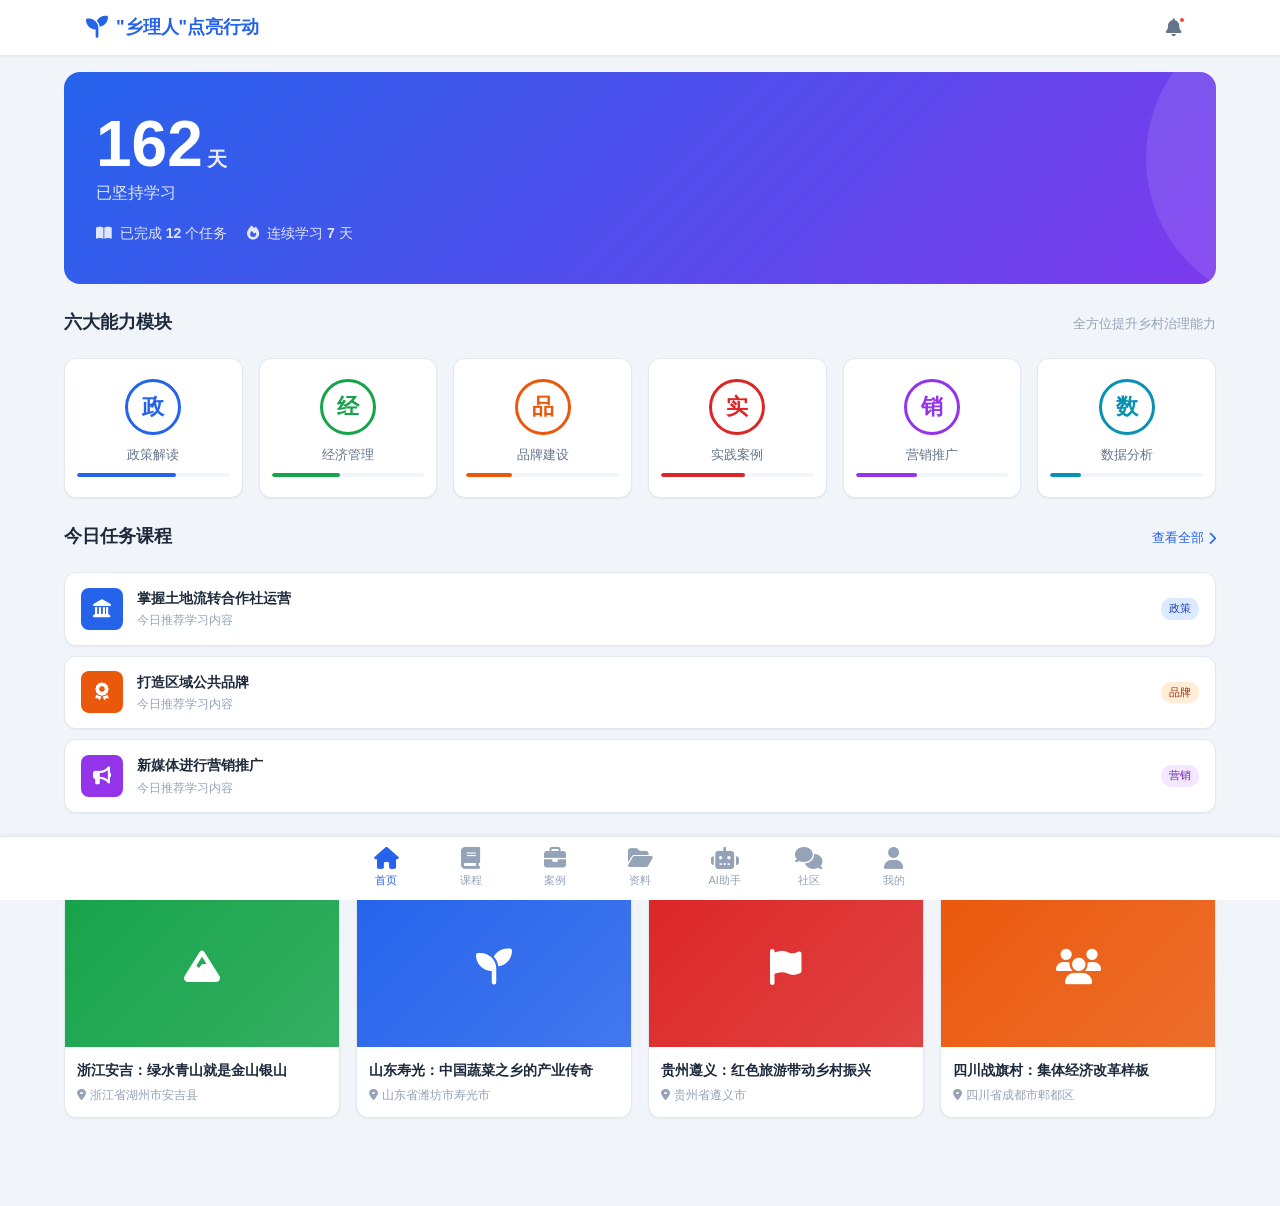
==== index.html @ 314ec051 "first commit" ====
<!DOCTYPE html>
<html lang="zh-CN">
<head>
  <meta charset="UTF-8">
  <meta name="viewport" content="width=device-width, initial-scale=1.0">
  <title>"乡理人"点亮行动</title>
  <link rel="stylesheet" href="https://cdn.jsdelivr.net/npm/bootstrap@5.3.0/dist/css/bootstrap.min.css">
  <link rel="stylesheet" href="https://cdn.jsdelivr.net/npm/@fortawesome/fontawesome-free@6.4.0/css/all.min.css">
  <link rel="stylesheet" href="css/main.css">
  <link rel="stylesheet" href="css/components.css">
  <link rel="stylesheet" href="css/responsive.css">
</head>
<body>
  <!-- 顶部导航栏 -->
  <nav class="top-nav">
    <div class="top-nav-inner container-lg">
      <div class="brand">
        <i class="fas fa-seedling"></i>
        <span>"乡理人"点亮行动</span>
      </div>
      <div class="nav-actions">
        <button class="btn-icon" onclick="showNotifications()" title="消息通知">
          <i class="fas fa-bell"></i>
          <span class="badge-dot"></span>
        </button>
      </div>
    </div>
  </nav>

  <!-- 主内容区域 -->
  <main class="main-content container-lg">
    <!-- ========== 首页 ========== -->
    <section id="page-home" class="page active">
      <!-- 学习天数卡片 -->
      <div class="study-card">
        <div class="study-card-bg"></div>
        <div class="study-card-content">
          <div class="study-days">
            <span class="days-number" id="study-days">162</span>
            <span class="days-label">天</span>
          </div>
          <div class="study-subtitle">已坚持学习</div>
          <div class="study-meta">
            <span><i class="fas fa-book-open"></i> 已完成 <strong id="completed-tasks">12</strong> 个任务</span>
            <span><i class="fas fa-fire"></i> 连续学习 <strong id="streak-days">7</strong> 天</span>
          </div>
        </div>
      </div>

      <!-- 六大能力模块 -->
      <div class="section-header">
        <h2>六大能力模块</h2>
        <span class="section-desc">全方位提升乡村治理能力</span>
      </div>
      <div class="ability-grid" id="ability-modules">
        <!-- JS动态渲染 -->
      </div>

      <!-- 今日任务课程 -->
      <div class="section-header">
        <h2>今日任务课程</h2>
        <a href="javascript:void(0)" onclick="switchTab('courses')" class="see-all">查看全部 <i class="fas fa-chevron-right"></i></a>
      </div>
      <div class="task-list" id="today-tasks">
        <!-- JS动态渲染 -->
      </div>

      <!-- 推荐案例 -->
      <div class="section-header">
        <h2>推荐案例</h2>
        <a href="javascript:void(0)" onclick="switchTab('cases')" class="see-all">查看全部 <i class="fas fa-chevron-right"></i></a>
      </div>
      <div class="case-preview" id="home-cases">
        <!-- JS动态渲染 -->
      </div>
    </section>

    <!-- ========== 课程页面 ========== -->
    <section id="page-courses" class="page">
      <div class="page-title">
        <h1>课程中心</h1>
        <p>系统化学习乡村治理知识</p>
      </div>
      <!-- 课程分类标签 -->
      <div class="filter-tabs" id="course-filters">
        <button class="filter-tab active" data-filter="all">全部</button>
        <button class="filter-tab" data-filter="zheng">政策</button>
        <button class="filter-tab" data-filter="jing">经济</button>
        <button class="filter-tab" data-filter="pin">品牌</button>
        <button class="filter-tab" data-filter="shi">实践</button>
        <button class="filter-tab" data-filter="xiao">营销</button>
        <button class="filter-tab" data-filter="shu">数据</button>
      </div>
      <!-- 课程列表 -->
      <div class="course-list" id="course-list">
        <!-- JS动态渲染 -->
      </div>
    </section>

    <!-- ========== 案例库页面 ========== -->
    <section id="page-cases" class="page">
      <div class="page-title">
        <h1>成功案例</h1>
        <p>学习各地乡村振兴成功经验</p>
      </div>
      <!-- 案例地区筛选 -->
      <div class="filter-tabs" id="case-filters">
        <button class="filter-tab active" data-filter="all">全部地区</button>
        <button class="filter-tab" data-filter="east">华东</button>
        <button class="filter-tab" data-filter="south">华南</button>
        <button class="filter-tab" data-filter="central">华中</button>
        <button class="filter-tab" data-filter="north">华北</button>
        <button class="filter-tab" data-filter="west">西部</button>
      </div>
      <div class="case-grid" id="case-list">
        <!-- JS动态渲染 -->
      </div>
    </section>

    <!-- ========== 学习资料页面 ========== -->
    <section id="page-resources" class="page">
      <div class="page-title">
        <h1>学习资料</h1>
        <p>政策文件、行业报告、培训视频等资源</p>
      </div>
      <div class="filter-tabs" id="resource-filters">
        <button class="filter-tab active" data-filter="all">全部</button>
        <button class="filter-tab" data-filter="policy">政策文件</button>
        <button class="filter-tab" data-filter="report">行业报告</button>
        <button class="filter-tab" data-filter="video">培训视频</button>
        <button class="filter-tab" data-filter="book">专业书籍</button>
      </div>
      <div class="resource-list" id="resource-list">
        <!-- JS动态渲染 -->
      </div>
    </section>

    <!-- ========== AI助手页面 ========== -->
    <section id="page-ai" class="page">
      <div class="ai-container">
        <div class="ai-header">
          <div class="ai-avatar">
            <i class="fas fa-robot"></i>
          </div>
          <div>
            <h2>乡理人 AI 助手</h2>
            <p>智能分析案例，为您提供发展思路</p>
          </div>
        </div>
        <!-- 快捷功能 -->
        <div class="ai-quick-actions">
          <button onclick="aiQuickAction('case')"><i class="fas fa-lightbulb"></i> 案例分析</button>
          <button onclick="aiQuickAction('learn')"><i class="fas fa-graduation-cap"></i> 学习建议</button>
          <button onclick="aiQuickAction('policy')"><i class="fas fa-file-alt"></i> 政策解读</button>
          <button onclick="aiQuickAction('brand')"><i class="fas fa-bullhorn"></i> 品牌策划</button>
        </div>
        <!-- 聊天区域 -->
        <div class="chat-messages" id="chat-messages">
          <!-- JS动态渲染 -->
        </div>
        <!-- 输入区域 -->
        <div class="chat-input-area">
          <div class="chat-input-wrapper">
            <input type="text" id="chat-input" placeholder="输入您的问题..." onkeypress="if(event.key==='Enter')sendMessage()">
            <button class="btn-send" onclick="sendMessage()">
              <i class="fas fa-paper-plane"></i>
            </button>
          </div>
        </div>
      </div>
    </section>

    <!-- ========== 交流社区页面 ========== -->
    <section id="page-community" class="page">
      <div class="page-title">
        <h1>交流社区</h1>
        <p>大学生村官交流平台 · 按地区分组</p>
      </div>
      <!-- 地区群组 -->
      <div class="community-groups" id="community-groups">
        <!-- JS动态渲染 -->
      </div>
      <!-- 模拟聊天界面 -->
      <div class="community-chat hidden" id="community-chat">
        <div class="community-chat-header">
          <button onclick="closeCommunityChat()" class="btn-back"><i class="fas fa-arrow-left"></i></button>
          <span id="chat-group-name">群组名称</span>
          <span class="member-count" id="chat-member-count">0人</span>
        </div>
        <div class="community-messages" id="community-messages">
          <!-- JS动态渲染 -->
        </div>
        <div class="chat-input-area">
          <div class="chat-input-wrapper">
            <input type="text" id="community-input" placeholder="发送消息..." onkeypress="if(event.key==='Enter')sendCommunityMessage()">
            <button class="btn-send" onclick="sendCommunityMessage()">
              <i class="fas fa-paper-plane"></i>
            </button>
          </div>
        </div>
      </div>
    </section>

    <!-- ========== 个人中心页面 ========== -->
    <section id="page-profile" class="page">
      <div class="profile-header">
        <div class="profile-avatar">
          <i class="fas fa-user"></i>
        </div>
        <h2 class="profile-name">乡村建设者</h2>
        <p class="profile-role">返乡创业青年</p>
      </div>
      <div class="profile-stats">
        <div class="stat-item">
          <div class="stat-value" id="profile-days">162</div>
          <div class="stat-label">学习天数</div>
        </div>
        <div class="stat-item">
          <div class="stat-value" id="profile-tasks">12</div>
          <div class="stat-label">完成任务</div>
        </div>
        <div class="stat-item">
          <div class="stat-value" id="profile-hours">48</div>
          <div class="stat-label">学习时长(h)</div>
        </div>
      </div>
      <!-- 学习进度 -->
      <div class="section-header"><h2>能力成长</h2></div>
      <div class="ability-progress" id="ability-progress">
        <!-- JS动态渲染 -->
      </div>
      <!-- 功能菜单 -->
      <div class="profile-menu">
        <div class="menu-item" onclick="showNotifications()">
          <i class="fas fa-bell"></i><span>消息通知</span><i class="fas fa-chevron-right"></i>
        </div>
        <div class="menu-item" onclick="showBookmarks()">
          <i class="fas fa-bookmark"></i><span>我的收藏</span><i class="fas fa-chevron-right"></i>
        </div>
        <div class="menu-item" onclick="showHistory()">
          <i class="fas fa-history"></i><span>学习记录</span><i class="fas fa-chevron-right"></i>
        </div>
        <div class="menu-item" onclick="showSettings()">
          <i class="fas fa-cog"></i><span>设置</span><i class="fas fa-chevron-right"></i>
        </div>
        <div class="menu-item" onclick="showAbout()">
          <i class="fas fa-info-circle"></i><span>关于我们</span><i class="fas fa-chevron-right"></i>
        </div>
        <div class="menu-item" onclick="shareApp()">
          <i class="fas fa-share-alt"></i><span>分享给朋友</span><i class="fas fa-chevron-right"></i>
        </div>
      </div>
    </section>

    <!-- ========== 课程详情页 ========== -->
    <section id="page-course-detail" class="page">
      <div class="detail-back">
        <button onclick="goBack()" class="btn-back"><i class="fas fa-arrow-left"></i> 返回</button>
      </div>
      <div id="course-detail-content">
        <!-- JS动态渲染 -->
      </div>
    </section>

    <!-- ========== 案例详情页 ========== -->
    <section id="page-case-detail" class="page">
      <div class="detail-back">
        <button onclick="goBack()" class="btn-back"><i class="fas fa-arrow-left"></i> 返回</button>
      </div>
      <div id="case-detail-content">
        <!-- JS动态渲染 -->
      </div>
    </section>

    <!-- ========== 能力模块详情页 ========== -->
    <section id="page-module-detail" class="page">
      <div class="detail-back">
        <button onclick="goBack()" class="btn-back"><i class="fas fa-arrow-left"></i> 返回</button>
      </div>
      <div id="module-detail-content">
        <!-- JS动态渲染 -->
      </div>
    </section>
  </main>

  <!-- 底部导航栏 -->
  <nav class="bottom-nav">
    <div class="bottom-nav-inner container-lg">
      <button class="nav-item active" data-page="home" onclick="switchTab('home')">
        <i class="fas fa-home"></i>
        <span>首页</span>
      </button>
      <button class="nav-item" data-page="courses" onclick="switchTab('courses')">
        <i class="fas fa-book"></i>
        <span>课程</span>
      </button>
      <button class="nav-item" data-page="cases" onclick="switchTab('cases')">
        <i class="fas fa-briefcase"></i>
        <span>案例</span>
      </button>
      <button class="nav-item" data-page="resources" onclick="switchTab('resources')">
        <i class="fas fa-folder-open"></i>
        <span>资料</span>
      </button>
      <button class="nav-item" data-page="ai" onclick="switchTab('ai')">
        <i class="fas fa-robot"></i>
        <span>AI助手</span>
      </button>
      <button class="nav-item" data-page="community" onclick="switchTab('community')">
        <i class="fas fa-comments"></i>
        <span>社区</span>
      </button>
      <button class="nav-item" data-page="profile" onclick="switchTab('profile')">
        <i class="fas fa-user"></i>
        <span>我的</span>
      </button>
    </div>
  </nav>

  <!-- 模态框：通知 -->
  <div class="modal-overlay hidden" id="modal-overlay" onclick="closeModal()"></div>
  <div class="modal-panel hidden" id="modal-panel">
    <div class="modal-header">
      <h3 id="modal-title">标题</h3>
      <button onclick="closeModal()" class="btn-close-modal"><i class="fas fa-times"></i></button>
    </div>
    <div class="modal-body" id="modal-body">
      <!-- 动态内容 -->
    </div>
  </div>

  <!-- Toast提示 -->
  <div class="toast-container" id="toast-container"></div>

  <script src="js/data.js"></script>
  <script src="js/app.js"></script>
</body>
</html>
---- css/main.css ----
/* ========== 全局变量 ========== */
:root {
  --primary: #2563eb;
  --primary-light: #3b82f6;
  --primary-dark: #1d4ed8;
  --primary-bg: #eff6ff;
  --secondary: #64748b;
  --success: #22c55e;
  --warning: #f59e0b;
  --danger: #ef4444;
  --text-primary: #1e293b;
  --text-secondary: #64748b;
  --text-muted: #94a3b8;
  --bg-body: #f1f5f9;
  --bg-white: #ffffff;
  --bg-card: #ffffff;
  --border: #e2e8f0;
  --shadow-sm: 0 1px 2px rgba(0,0,0,0.05);
  --shadow: 0 1px 3px rgba(0,0,0,0.1), 0 1px 2px rgba(0,0,0,0.06);
  --shadow-md: 0 4px 6px -1px rgba(0,0,0,0.1), 0 2px 4px -2px rgba(0,0,0,0.1);
  --shadow-lg: 0 10px 15px -3px rgba(0,0,0,0.1), 0 4px 6px -4px rgba(0,0,0,0.1);
  --radius: 12px;
  --radius-sm: 8px;
  --radius-lg: 16px;
  --top-nav-h: 56px;
  --bottom-nav-h: 64px;
  --transition: all 0.3s ease;
}

/* ========== 重置与基础 ========== */
*, *::before, *::after { box-sizing: border-box; margin: 0; padding: 0; }

html {
  font-size: 16px;
  scroll-behavior: smooth;
  -webkit-tap-highlight-color: transparent;
}

body {
  font-family: -apple-system, BlinkMacSystemFont, "Segoe UI", Roboto, "Helvetica Neue", Arial, "PingFang SC", "Microsoft YaHei", sans-serif;
  background: var(--bg-body);
  color: var(--text-primary);
  line-height: 1.6;
  min-height: 100vh;
  overflow-x: hidden;
}

a { color: var(--primary); text-decoration: none; }
a:hover { color: var(--primary-dark); }

img { max-width: 100%; height: auto; }

/* ========== 顶部导航 ========== */
.top-nav {
  position: fixed;
  top: 0;
  left: 0;
  right: 0;
  height: var(--top-nav-h);
  background: var(--bg-white);
  border-bottom: 1px solid var(--border);
  z-index: 1000;
  box-shadow: var(--shadow-sm);
}

.top-nav-inner {
  display: flex;
  align-items: center;
  justify-content: space-between;
  height: 100%;
  padding: 0 16px;
}

.brand {
  display: flex;
  align-items: center;
  gap: 8px;
  font-size: 18px;
  font-weight: 700;
  color: var(--primary);
}

.brand i { font-size: 22px; }

.btn-icon {
  position: relative;
  width: 40px;
  height: 40px;
  border: none;
  background: transparent;
  border-radius: 50%;
  cursor: pointer;
  display: flex;
  align-items: center;
  justify-content: center;
  color: var(--text-secondary);
  font-size: 18px;
  transition: var(--transition);
}

.btn-icon:hover { background: var(--bg-body); color: var(--primary); }

.badge-dot {
  position: absolute;
  top: 8px;
  right: 8px;
  width: 8px;
  height: 8px;
  background: var(--danger);
  border-radius: 50%;
  border: 2px solid var(--bg-white);
}

/* ========== 主内容区 ========== */
.main-content {
  padding-top: calc(var(--top-nav-h) + 16px);
  padding-bottom: calc(var(--bottom-nav-h) + 24px);
  padding-left: 16px;
  padding-right: 16px;
  min-height: 100vh;
}

/* ========== 页面切换 ========== */
.page { display: none; animation: fadeIn 0.3s ease; }
.page.active { display: block; }

@keyframes fadeIn {
  from { opacity: 0; transform: translateY(8px); }
  to { opacity: 1; transform: translateY(0); }
}

/* ========== 学习天数卡片 ========== */
.study-card {
  position: relative;
  border-radius: var(--radius-lg);
  overflow: hidden;
  padding: 32px 24px;
  color: #fff;
  margin-bottom: 24px;
}

.study-card-bg {
  position: absolute;
  inset: 0;
  background: linear-gradient(135deg, var(--primary) 0%, #7c3aed 100%);
  z-index: 0;
}

.study-card-bg::after {
  content: '';
  position: absolute;
  top: -30%;
  right: -20%;
  width: 300px;
  height: 300px;
  background: rgba(255,255,255,0.1);
  border-radius: 50%;
}

.study-card-content {
  position: relative;
  z-index: 1;
}

.study-days {
  display: flex;
  align-items: baseline;
  gap: 4px;
  margin-bottom: 4px;
}

.days-number {
  font-size: 56px;
  font-weight: 800;
  line-height: 1;
}

.days-label {
  font-size: 20px;
  font-weight: 600;
  opacity: 0.9;
}

.study-subtitle {
  font-size: 16px;
  opacity: 0.85;
  margin-bottom: 16px;
}

.study-meta {
  display: flex;
  gap: 20px;
  font-size: 13px;
  opacity: 0.85;
}

.study-meta i { margin-right: 4px; }
.study-meta strong { font-weight: 600; }

/* ========== 区块标题 ========== */
.section-header {
  display: flex;
  align-items: baseline;
  justify-content: space-between;
  margin-bottom: 16px;
  margin-top: 28px;
}

.section-header h2 {
  font-size: 18px;
  font-weight: 700;
  color: var(--text-primary);
}

.section-desc {
  font-size: 13px;
  color: var(--text-muted);
}

.see-all {
  font-size: 13px;
  color: var(--primary);
  display: flex;
  align-items: center;
  gap: 4px;
}

/* ========== 六大能力模块网格 ========== */
.ability-grid {
  display: grid;
  grid-template-columns: repeat(3, 1fr);
  gap: 12px;
}

.ability-module {
  background: var(--bg-card);
  border-radius: var(--radius);
  padding: 20px 12px;
  text-align: center;
  cursor: pointer;
  transition: var(--transition);
  box-shadow: var(--shadow-sm);
  border: 1px solid var(--border);
}

.ability-module:hover {
  transform: translateY(-2px);
  box-shadow: var(--shadow-md);
}

.module-circle {
  width: 56px;
  height: 56px;
  border-radius: 50%;
  border: 3px solid;
  display: flex;
  align-items: center;
  justify-content: center;
  margin: 0 auto 10px;
  font-size: 22px;
  font-weight: 800;
  transition: var(--transition);
}

.ability-module:hover .module-circle {
  transform: scale(1.1);
}

.module-title {
  font-size: 13px;
  color: var(--text-secondary);
  font-weight: 500;
}

.module-progress {
  margin-top: 8px;
  height: 4px;
  background: var(--bg-body);
  border-radius: 2px;
  overflow: hidden;
}

.module-progress-bar {
  height: 100%;
  border-radius: 2px;
  transition: width 0.6s ease;
}

/* ========== 今日任务列表 ========== */
.task-list {
  display: flex;
  flex-direction: column;
  gap: 10px;
}

.task-item {
  display: flex;
  align-items: center;
  gap: 14px;
  background: var(--bg-card);
  border-radius: var(--radius);
  padding: 14px 16px;
  box-shadow: var(--shadow-sm);
  border: 1px solid var(--border);
  cursor: pointer;
  transition: var(--transition);
}

.task-item:hover {
  box-shadow: var(--shadow);
  border-color: var(--primary-light);
}

.task-icon {
  width: 42px;
  height: 42px;
  border-radius: var(--radius-sm);
  display: flex;
  align-items: center;
  justify-content: center;
  font-size: 18px;
  color: #fff;
  flex-shrink: 0;
}

.task-info { flex: 1; min-width: 0; }

.task-title {
  font-size: 14px;
  font-weight: 600;
  color: var(--text-primary);
  margin-bottom: 2px;
  white-space: nowrap;
  overflow: hidden;
  text-overflow: ellipsis;
}

.task-desc {
  font-size: 12px;
  color: var(--text-muted);
}

.task-tag {
  font-size: 11px;
  padding: 2px 8px;
  border-radius: 10px;
  font-weight: 500;
  flex-shrink: 0;
}

/* ========== 案例预览卡片 ========== */
.case-preview {
  display: grid;
  grid-template-columns: repeat(2, 1fr);
  gap: 12px;
}

.case-card {
  background: var(--bg-card);
  border-radius: var(--radius);
  overflow: hidden;
  box-shadow: var(--shadow-sm);
  border: 1px solid var(--border);
  cursor: pointer;
  transition: var(--transition);
}

.case-card:hover {
  transform: translateY(-2px);
  box-shadow: var(--shadow-md);
}

.case-card-img {
  width: 100%;
  height: 120px;
  object-fit: cover;
  display: flex;
  align-items: center;
  justify-content: center;
  font-size: 36px;
  color: #fff;
}

.case-card-body {
  padding: 12px;
}

.case-card-title {
  font-size: 14px;
  font-weight: 600;
  color: var(--text-primary);
  margin-bottom: 4px;
  display: -webkit-box;
  -webkit-line-clamp: 2;
  -webkit-box-orient: vertical;
  overflow: hidden;
}

.case-card-meta {
  font-size: 12px;
  color: var(--text-muted);
  display: flex;
  align-items: center;
  gap: 4px;
}

/* ========== 底部导航 ========== */
.bottom-nav {
  position: fixed;
  bottom: 0;
  left: 0;
  right: 0;
  height: var(--bottom-nav-h);
  background: var(--bg-white);
  border-top: 1px solid var(--border);
  z-index: 1000;
  box-shadow: 0 -1px 3px rgba(0,0,0,0.05);
}

.bottom-nav-inner {
  display: flex;
  align-items: center;
  justify-content: space-around;
  height: 100%;
  padding: 0 4px;
}

.nav-item {
  display: flex;
  flex-direction: column;
  align-items: center;
  justify-content: center;
  gap: 2px;
  border: none;
  background: transparent;
  cursor: pointer;
  color: var(--text-muted);
  font-size: 10px;
  padding: 6px 8px;
  border-radius: var(--radius-sm);
  transition: var(--transition);
  min-width: 0;
  flex: 1;
}

.nav-item i { font-size: 20px; margin-bottom: 1px; }

.nav-item span {
  font-weight: 500;
  white-space: nowrap;
  overflow: hidden;
  text-overflow: ellipsis;
  max-width: 100%;
}

.nav-item.active {
  color: var(--primary);
}

.nav-item:hover { color: var(--primary-light); }

/* ========== 页面标题 ========== */
.page-title {
  margin-bottom: 20px;
}

.page-title h1 {
  font-size: 24px;
  font-weight: 800;
  color: var(--text-primary);
  margin-bottom: 4px;
}

.page-title p {
  font-size: 14px;
  color: var(--text-muted);
}

/* ========== 筛选标签 ========== */
.filter-tabs {
  display: flex;
  gap: 8px;
  overflow-x: auto;
  padding-bottom: 4px;
  margin-bottom: 16px;
  -webkit-overflow-scrolling: touch;
  scrollbar-width: none;
}

.filter-tabs::-webkit-scrollbar { display: none; }

.filter-tab {
  padding: 6px 16px;
  border-radius: 20px;
  border: 1px solid var(--border);
  background: var(--bg-white);
  color: var(--text-secondary);
  font-size: 13px;
  font-weight: 500;
  cursor: pointer;
  white-space: nowrap;
  transition: var(--transition);
}

.filter-tab:hover { border-color: var(--primary-light); color: var(--primary); }

.filter-tab.active {
  background: var(--primary);
  color: #fff;
  border-color: var(--primary);
}

/* ========== 模态框 ========== */
.modal-overlay {
  position: fixed;
  inset: 0;
  background: rgba(0,0,0,0.4);
  z-index: 2000;
  backdrop-filter: blur(2px);
}

.modal-panel {
  position: fixed;
  top: 50%;
  left: 50%;
  transform: translate(-50%, -50%);
  background: var(--bg-white);
  border-radius: var(--radius-lg);
  width: 90%;
  max-width: 500px;
  max-height: 80vh;
  overflow-y: auto;
  z-index: 2001;
  box-shadow: var(--shadow-lg);
}

.modal-header {
  display: flex;
  align-items: center;
  justify-content: space-between;
  padding: 16px 20px;
  border-bottom: 1px solid var(--border);
}

.modal-header h3 {
  font-size: 16px;
  font-weight: 700;
}

.btn-close-modal {
  width: 32px;
  height: 32px;
  border: none;
  background: var(--bg-body);
  border-radius: 50%;
  cursor: pointer;
  display: flex;
  align-items: center;
  justify-content: center;
  color: var(--text-secondary);
  transition: var(--transition);
}

.btn-close-modal:hover { background: var(--border); }

.modal-body {
  padding: 20px;
}

.hidden { display: none !important; }

/* ========== Toast ========== */
.toast-container {
  position: fixed;
  top: calc(var(--top-nav-h) + 12px);
  right: 16px;
  z-index: 3000;
  display: flex;
  flex-direction: column;
  gap: 8px;
}

.toast {
  background: var(--bg-white);
  border-radius: var(--radius-sm);
  padding: 12px 16px;
  box-shadow: var(--shadow-lg);
  border-left: 4px solid var(--primary);
  font-size: 14px;
  animation: slideInRight 0.3s ease, fadeOut 0.3s ease 2.7s forwards;
  max-width: 320px;
}

.toast.success { border-left-color: var(--success); }
.toast.warning { border-left-color: var(--warning); }
.toast.error { border-left-color: var(--danger); }

@keyframes slideInRight {
  from { opacity: 0; transform: translateX(100%); }
  to { opacity: 1; transform: translateX(0); }
}

@keyframes fadeOut {
  to { opacity: 0; transform: translateX(100%); }
}

/* ========== 返回按钮 ========== */
.detail-back { margin-bottom: 16px; }

.btn-back {
  display: inline-flex;
  align-items: center;
  gap: 6px;
  border: none;
  background: transparent;
  color: var(--primary);
  font-size: 14px;
  font-weight: 500;
  cursor: pointer;
  padding: 8px 0;
}

.btn-back:hover { color: var(--primary-dark); }
---- css/components.css ----
/* ========== 课程列表 ========== */
.course-list {
  display: flex;
  flex-direction: column;
  gap: 12px;
}

.course-item {
  display: flex;
  gap: 14px;
  background: var(--bg-card);
  border-radius: var(--radius);
  padding: 16px;
  box-shadow: var(--shadow-sm);
  border: 1px solid var(--border);
  cursor: pointer;
  transition: var(--transition);
}

.course-item:hover {
  box-shadow: var(--shadow);
  border-color: var(--primary-light);
}

.course-thumb {
  width: 80px;
  height: 80px;
  border-radius: var(--radius-sm);
  display: flex;
  align-items: center;
  justify-content: center;
  font-size: 28px;
  color: #fff;
  flex-shrink: 0;
}

.course-info { flex: 1; min-width: 0; }

.course-title {
  font-size: 15px;
  font-weight: 600;
  color: var(--text-primary);
  margin-bottom: 4px;
  display: -webkit-box;
  -webkit-line-clamp: 2;
  -webkit-box-orient: vertical;
  overflow: hidden;
}

.course-meta {
  display: flex;
  align-items: center;
  gap: 12px;
  font-size: 12px;
  color: var(--text-muted);
  margin-bottom: 8px;
}

.course-meta i { margin-right: 3px; }

.course-tags {
  display: flex;
  gap: 6px;
  flex-wrap: wrap;
}

.course-tag {
  font-size: 11px;
  padding: 2px 8px;
  border-radius: 10px;
  font-weight: 500;
}

.tag-video { background: #fef3c7; color: #92400e; }
.tag-article { background: #dbeafe; color: #1e40af; }
.tag-practice { background: #dcfce7; color: #166534; }
.tag-test { background: #fce7f3; color: #9d174d; }

/* ========== 案例网格 ========== */
.case-grid {
  display: grid;
  grid-template-columns: repeat(2, 1fr);
  gap: 14px;
}

.case-grid .case-card-img {
  height: 140px;
}

/* ========== 资料列表 ========== */
.resource-list {
  display: flex;
  flex-direction: column;
  gap: 10px;
}

.resource-item {
  display: flex;
  align-items: center;
  gap: 14px;
  background: var(--bg-card);
  border-radius: var(--radius);
  padding: 14px 16px;
  box-shadow: var(--shadow-sm);
  border: 1px solid var(--border);
  cursor: pointer;
  transition: var(--transition);
}

.resource-item:hover {
  box-shadow: var(--shadow);
  border-color: var(--primary-light);
}

.resource-icon {
  width: 44px;
  height: 44px;
  border-radius: var(--radius-sm);
  display: flex;
  align-items: center;
  justify-content: center;
  font-size: 20px;
  flex-shrink: 0;
}

.resource-icon.policy { background: #dbeafe; color: #2563eb; }
.resource-icon.report { background: #dcfce7; color: #16a34a; }
.resource-icon.video { background: #fef3c7; color: #d97706; }
.resource-icon.book { background: #fce7f3; color: #db2777; }

.resource-info { flex: 1; min-width: 0; }

.resource-title {
  font-size: 14px;
  font-weight: 600;
  color: var(--text-primary);
  margin-bottom: 2px;
}

.resource-desc {
  font-size: 12px;
  color: var(--text-muted);
}

.resource-badge {
  font-size: 11px;
  padding: 2px 8px;
  border-radius: 10px;
  background: var(--primary-bg);
  color: var(--primary);
  font-weight: 500;
  flex-shrink: 0;
}

/* ========== AI助手 ========== */
.ai-container {
  display: flex;
  flex-direction: column;
  height: calc(100vh - var(--top-nav-h) - var(--bottom-nav-h) - 40px);
}

.ai-header {
  display: flex;
  align-items: center;
  gap: 14px;
  padding: 16px 0;
  border-bottom: 1px solid var(--border);
  margin-bottom: 12px;
}

.ai-avatar {
  width: 48px;
  height: 48px;
  border-radius: 50%;
  background: linear-gradient(135deg, var(--primary), #7c3aed);
  display: flex;
  align-items: center;
  justify-content: center;
  color: #fff;
  font-size: 22px;
  flex-shrink: 0;
}

.ai-header h2 {
  font-size: 18px;
  font-weight: 700;
  margin-bottom: 2px;
}

.ai-header p {
  font-size: 13px;
  color: var(--text-muted);
}

.ai-quick-actions {
  display: flex;
  gap: 8px;
  overflow-x: auto;
  padding-bottom: 12px;
  margin-bottom: 12px;
  scrollbar-width: none;
}

.ai-quick-actions::-webkit-scrollbar { display: none; }

.ai-quick-actions button {
  display: flex;
  align-items: center;
  gap: 6px;
  padding: 8px 14px;
  border-radius: 20px;
  border: 1px solid var(--border);
  background: var(--bg-white);
  color: var(--text-secondary);
  font-size: 13px;
  cursor: pointer;
  white-space: nowrap;
  transition: var(--transition);
}

.ai-quick-actions button:hover {
  border-color: var(--primary);
  color: var(--primary);
  background: var(--primary-bg);
}

.ai-quick-actions button i {
  font-size: 14px;
}

/* 聊天消息 */
.chat-messages {
  flex: 1;
  overflow-y: auto;
  display: flex;
  flex-direction: column;
  gap: 12px;
  padding: 8px 0;
  scrollbar-width: thin;
}

.chat-msg {
  display: flex;
  gap: 10px;
  max-width: 85%;
  animation: fadeIn 0.3s ease;
}

.chat-msg.ai { align-self: flex-start; }
.chat-msg.user { align-self: flex-end; flex-direction: row-reverse; }

.chat-msg-avatar {
  width: 32px;
  height: 32px;
  border-radius: 50%;
  display: flex;
  align-items: center;
  justify-content: center;
  font-size: 14px;
  flex-shrink: 0;
}

.chat-msg.ai .chat-msg-avatar {
  background: linear-gradient(135deg, var(--primary), #7c3aed);
  color: #fff;
}

.chat-msg.user .chat-msg-avatar {
  background: var(--bg-body);
  color: var(--text-secondary);
}

.chat-msg-bubble {
  padding: 10px 14px;
  border-radius: var(--radius);
  font-size: 14px;
  line-height: 1.6;
  white-space: pre-wrap;
  word-break: break-word;
}

.chat-msg.ai .chat-msg-bubble {
  background: var(--bg-body);
  color: var(--text-primary);
  border-top-left-radius: 4px;
}

.chat-msg.user .chat-msg-bubble {
  background: var(--primary);
  color: #fff;
  border-top-right-radius: 4px;
}

.chat-input-area {
  padding: 12px 0;
  border-top: 1px solid var(--border);
}

.chat-input-wrapper {
  display: flex;
  gap: 8px;
  align-items: center;
}

.chat-input-wrapper input {
  flex: 1;
  padding: 10px 16px;
  border: 1px solid var(--border);
  border-radius: 24px;
  font-size: 14px;
  outline: none;
  transition: var(--transition);
  background: var(--bg-body);
}

.chat-input-wrapper input:focus {
  border-color: var(--primary);
  background: var(--bg-white);
  box-shadow: 0 0 0 3px rgba(37, 99, 235, 0.1);
}

.btn-send {
  width: 40px;
  height: 40px;
  border-radius: 50%;
  border: none;
  background: var(--primary);
  color: #fff;
  cursor: pointer;
  display: flex;
  align-items: center;
  justify-content: center;
  font-size: 16px;
  transition: var(--transition);
  flex-shrink: 0;
}

.btn-send:hover { background: var(--primary-dark); }

/* AI 打字动画 */
.typing-indicator {
  display: flex;
  gap: 4px;
  padding: 4px 0;
}

.typing-indicator span {
  width: 6px;
  height: 6px;
  border-radius: 50%;
  background: var(--text-muted);
  animation: typing 1.4s infinite;
}

.typing-indicator span:nth-child(2) { animation-delay: 0.2s; }
.typing-indicator span:nth-child(3) { animation-delay: 0.4s; }

@keyframes typing {
  0%, 60%, 100% { transform: translateY(0); opacity: 0.4; }
  30% { transform: translateY(-6px); opacity: 1; }
}

/* ========== 社区群组 ========== */
.community-groups {
  display: flex;
  flex-direction: column;
  gap: 10px;
}

.group-item {
  display: flex;
  align-items: center;
  gap: 14px;
  background: var(--bg-card);
  border-radius: var(--radius);
  padding: 14px 16px;
  box-shadow: var(--shadow-sm);
  border: 1px solid var(--border);
  cursor: pointer;
  transition: var(--transition);
}

.group-item:hover {
  box-shadow: var(--shadow);
  border-color: var(--primary-light);
}

.group-avatar {
  width: 48px;
  height: 48px;
  border-radius: var(--radius-sm);
  display: flex;
  align-items: center;
  justify-content: center;
  font-size: 20px;
  color: #fff;
  flex-shrink: 0;
}

.group-info { flex: 1; min-width: 0; }

.group-name {
  font-size: 15px;
  font-weight: 600;
  color: var(--text-primary);
  margin-bottom: 2px;
}

.group-desc {
  font-size: 12px;
  color: var(--text-muted);
}

.group-badge {
  font-size: 12px;
  color: var(--text-muted);
  display: flex;
  align-items: center;
  gap: 4px;
  flex-shrink: 0;
}

/* 社区聊天 */
.community-chat {
  position: fixed;
  inset: 0;
  top: var(--top-nav-h);
  bottom: var(--bottom-nav-h);
  background: var(--bg-body);
  z-index: 500;
  display: flex;
  flex-direction: column;
}

.community-chat-header {
  display: flex;
  align-items: center;
  gap: 12px;
  padding: 12px 16px;
  background: var(--bg-white);
  border-bottom: 1px solid var(--border);
  font-weight: 600;
  font-size: 16px;
}

.member-count {
  margin-left: auto;
  font-size: 13px;
  color: var(--text-muted);
  font-weight: 400;
}

.community-messages {
  flex: 1;
  overflow-y: auto;
  padding: 16px;
  display: flex;
  flex-direction: column;
  gap: 12px;
}

.community-msg {
  display: flex;
  gap: 10px;
  animation: fadeIn 0.3s ease;
}

.community-msg.self {
  flex-direction: row-reverse;
}

.community-msg-avatar {
  width: 36px;
  height: 36px;
  border-radius: 50%;
  background: var(--primary-bg);
  display: flex;
  align-items: center;
  justify-content: center;
  font-size: 14px;
  color: var(--primary);
  flex-shrink: 0;
  font-weight: 600;
}

.community-msg-content {
  max-width: 70%;
}

.community-msg-name {
  font-size: 12px;
  color: var(--text-muted);
  margin-bottom: 4px;
}

.community-msg.self .community-msg-name {
  text-align: right;
}

.community-msg-bubble {
  padding: 10px 14px;
  border-radius: var(--radius);
  font-size: 14px;
  line-height: 1.5;
}

.community-msg:not(.self) .community-msg-bubble {
  background: var(--bg-white);
  color: var(--text-primary);
  border-top-left-radius: 4px;
}

.community-msg.self .community-msg-bubble {
  background: var(--primary);
  color: #fff;
  border-top-right-radius: 4px;
}

/* ========== 个人中心 ========== */
.profile-header {
  text-align: center;
  padding: 32px 0 24px;
}

.profile-avatar {
  width: 72px;
  height: 72px;
  border-radius: 50%;
  background: linear-gradient(135deg, var(--primary), #7c3aed);
  display: flex;
  align-items: center;
  justify-content: center;
  margin: 0 auto 12px;
  color: #fff;
  font-size: 28px;
}

.profile-name {
  font-size: 20px;
  font-weight: 700;
  margin-bottom: 4px;
}

.profile-role {
  font-size: 14px;
  color: var(--text-muted);
}

.profile-stats {
  display: flex;
  justify-content: center;
  gap: 32px;
  padding: 20px;
  background: var(--bg-card);
  border-radius: var(--radius);
  box-shadow: var(--shadow-sm);
  border: 1px solid var(--border);
  margin-bottom: 24px;
}

.stat-item { text-align: center; }

.stat-value {
  font-size: 24px;
  font-weight: 800;
  color: var(--primary);
}

.stat-label {
  font-size: 12px;
  color: var(--text-muted);
  margin-top: 2px;
}

/* 能力进度 */
.ability-progress {
  display: flex;
  flex-direction: column;
  gap: 14px;
  margin-bottom: 24px;
}

.progress-item {
  display: flex;
  align-items: center;
  gap: 12px;
}

.progress-label {
  font-size: 14px;
  font-weight: 600;
  width: 70px;
  flex-shrink: 0;
}

.progress-bar-bg {
  flex: 1;
  height: 8px;
  background: var(--bg-body);
  border-radius: 4px;
  overflow: hidden;
}

.progress-bar-fill {
  height: 100%;
  border-radius: 4px;
  transition: width 0.8s ease;
}

.progress-value {
  font-size: 13px;
  font-weight: 600;
  color: var(--text-secondary);
  width: 40px;
  text-align: right;
  flex-shrink: 0;
}

/* 菜单列表 */
.profile-menu {
  background: var(--bg-card);
  border-radius: var(--radius);
  box-shadow: var(--shadow-sm);
  border: 1px solid var(--border);
  overflow: hidden;
}

.menu-item {
  display: flex;
  align-items: center;
  gap: 12px;
  padding: 14px 16px;
  cursor: pointer;
  transition: var(--transition);
  border-bottom: 1px solid var(--border);
}

.menu-item:last-child { border-bottom: none; }

.menu-item:hover { background: var(--primary-bg); }

.menu-item i:first-child {
  font-size: 18px;
  color: var(--text-secondary);
  width: 24px;
  text-align: center;
}

.menu-item span { flex: 1; font-size: 14px; font-weight: 500; }

.menu-item i:last-child {
  font-size: 12px;
  color: var(--text-muted);
}

/* ========== 详情页 ========== */
.detail-cover {
  width: 100%;
  height: 200px;
  border-radius: var(--radius);
  display: flex;
  align-items: center;
  justify-content: center;
  font-size: 48px;
  color: #fff;
  margin-bottom: 20px;
}

.detail-title {
  font-size: 22px;
  font-weight: 800;
  margin-bottom: 8px;
}

.detail-meta {
  display: flex;
  gap: 16px;
  font-size: 13px;
  color: var(--text-muted);
  margin-bottom: 16px;
  flex-wrap: wrap;
}

.detail-meta i { margin-right: 4px; }

.detail-actions {
  display: flex;
  gap: 10px;
  margin-bottom: 24px;
}

.btn-primary {
  padding: 10px 24px;
  border-radius: 24px;
  border: none;
  background: var(--primary);
  color: #fff;
  font-size: 14px;
  font-weight: 600;
  cursor: pointer;
  transition: var(--transition);
  display: flex;
  align-items: center;
  gap: 6px;
}

.btn-primary:hover { background: var(--primary-dark); }

.btn-outline {
  padding: 10px 24px;
  border-radius: 24px;
  border: 1px solid var(--border);
  background: var(--bg-white);
  color: var(--text-secondary);
  font-size: 14px;
  font-weight: 600;
  cursor: pointer;
  transition: var(--transition);
  display: flex;
  align-items: center;
  gap: 6px;
}

.btn-outline:hover { border-color: var(--primary); color: var(--primary); }

.detail-section {
  margin-bottom: 24px;
}

.detail-section h3 {
  font-size: 16px;
  font-weight: 700;
  margin-bottom: 12px;
  padding-bottom: 8px;
  border-bottom: 1px solid var(--border);
}

.detail-section p,
.detail-section ul {
  font-size: 14px;
  line-height: 1.8;
  color: var(--text-secondary);
}

.detail-section ul {
  padding-left: 20px;
}

.detail-section li {
  margin-bottom: 6px;
}

/* 视频占位 */
.video-placeholder {
  width: 100%;
  height: 200px;
  background: #1e293b;
  border-radius: var(--radius);
  display: flex;
  flex-direction: column;
  align-items: center;
  justify-content: center;
  color: #fff;
  gap: 8px;
  margin-bottom: 16px;
  cursor: pointer;
}

.video-placeholder i { font-size: 48px; opacity: 0.8; }
.video-placeholder span { font-size: 14px; opacity: 0.6; }

/* 模块详情课程列表 */
.module-course-list {
  display: flex;
  flex-direction: column;
  gap: 10px;
}

.module-course-item {
  display: flex;
  align-items: center;
  gap: 12px;
  padding: 12px 14px;
  background: var(--bg-body);
  border-radius: var(--radius-sm);
  cursor: pointer;
  transition: var(--transition);
}

.module-course-item:hover {
  background: var(--primary-bg);
}

.module-course-num {
  width: 28px;
  height: 28px;
  border-radius: 50%;
  background: var(--primary);
  color: #fff;
  display: flex;
  align-items: center;
  justify-content: center;
  font-size: 12px;
  font-weight: 700;
  flex-shrink: 0;
}

.module-course-title {
  flex: 1;
  font-size: 14px;
  font-weight: 500;
}

.module-course-status {
  font-size: 12px;
  color: var(--text-muted);
}

.module-course-status.done {
  color: var(--success);
}
---- css/responsive.css ----
/* ========== 响应式设计 ========== */

/* PC端宽屏优化 (>= 768px) */
@media (min-width: 768px) {
  .main-content {
    max-width: 960px;
    margin: 0 auto;
    padding-left: 24px;
    padding-right: 24px;
  }

  .ability-grid {
    grid-template-columns: repeat(6, 1fr);
    gap: 16px;
  }

  .case-preview {
    grid-template-columns: repeat(3, 1fr);
    gap: 16px;
  }

  .case-grid {
    grid-template-columns: repeat(3, 1fr);
    gap: 16px;
  }

  .study-card {
    padding: 40px 32px;
  }

  .days-number {
    font-size: 64px;
  }

  .study-meta {
    font-size: 14px;
  }

  .bottom-nav-inner {
    max-width: 600px;
    margin: 0 auto;
  }

  .nav-item {
    font-size: 11px;
  }

  .nav-item i {
    font-size: 22px;
  }

  .course-item {
    padding: 20px;
  }

  .course-thumb {
    width: 100px;
    height: 100px;
    font-size: 32px;
  }

  .course-title {
    font-size: 16px;
  }

  .profile-stats {
    gap: 48px;
    padding: 24px;
  }

  .stat-value {
    font-size: 28px;
  }

  .detail-cover {
    height: 280px;
  }

  .detail-title {
    font-size: 26px;
  }

  .ai-container {
    max-width: 700px;
    margin: 0 auto;
  }

  .chat-msg {
    max-width: 70%;
  }

  .community-chat {
    max-width: 700px;
    left: 50%;
    transform: translateX(-50%);
    border-left: 1px solid var(--border);
    border-right: 1px solid var(--border);
  }

  .modal-panel {
    max-width: 560px;
  }
}

/* 大屏PC (>= 1024px) */
@media (min-width: 1024px) {
  .main-content {
    max-width: 1080px;
  }

  .case-preview {
    grid-template-columns: repeat(4, 1fr);
  }

  .case-grid {
    grid-template-columns: repeat(4, 1fr);
  }

  .case-card-img,
  .case-grid .case-card-img {
    height: 160px;
  }

  .course-list {
    display: grid;
    grid-template-columns: repeat(2, 1fr);
    gap: 16px;
  }

  .resource-list {
    display: grid;
    grid-template-columns: repeat(2, 1fr);
    gap: 12px;
  }

  .community-groups {
    display: grid;
    grid-template-columns: repeat(2, 1fr);
    gap: 12px;
  }

  .ability-progress {
    display: grid;
    grid-template-columns: repeat(2, 1fr);
    gap: 14px 24px;
  }
}

/* 超大屏 (>= 1280px) */
@media (min-width: 1280px) {
  .main-content {
    max-width: 1200px;
  }

  .case-grid {
    grid-template-columns: repeat(5, 1fr);
  }
}

/* 小屏手机 (<= 375px) */
@media (max-width: 375px) {
  html {
    font-size: 14px;
  }

  .brand span {
    font-size: 15px;
  }

  .ability-grid {
    gap: 8px;
  }

  .ability-module {
    padding: 14px 8px;
  }

  .module-circle {
    width: 46px;
    height: 46px;
    font-size: 18px;
  }

  .days-number {
    font-size: 44px;
  }

  .study-card {
    padding: 24px 16px;
  }

  .study-meta {
    flex-direction: column;
    gap: 6px;
  }

  .nav-item span {
    font-size: 9px;
  }

  .nav-item i {
    font-size: 18px;
  }

  .case-preview {
    grid-template-columns: 1fr;
  }

  .case-grid {
    grid-template-columns: 1fr;
  }

  .profile-stats {
    gap: 20px;
    padding: 16px;
  }
}

/* 中等手机 (376px - 767px) */
@media (min-width: 376px) and (max-width: 767px) {
  .ability-grid {
    grid-template-columns: repeat(3, 1fr);
    gap: 10px;
  }
}

/* 打印样式 */
@media print {
  .top-nav,
  .bottom-nav,
  .modal-overlay,
  .modal-panel,
  .toast-container {
    display: none !important;
  }

  .main-content {
    padding-top: 0;
    padding-bottom: 0;
  }

  .page {
    display: block !important;
    page-break-after: always;
  }
}
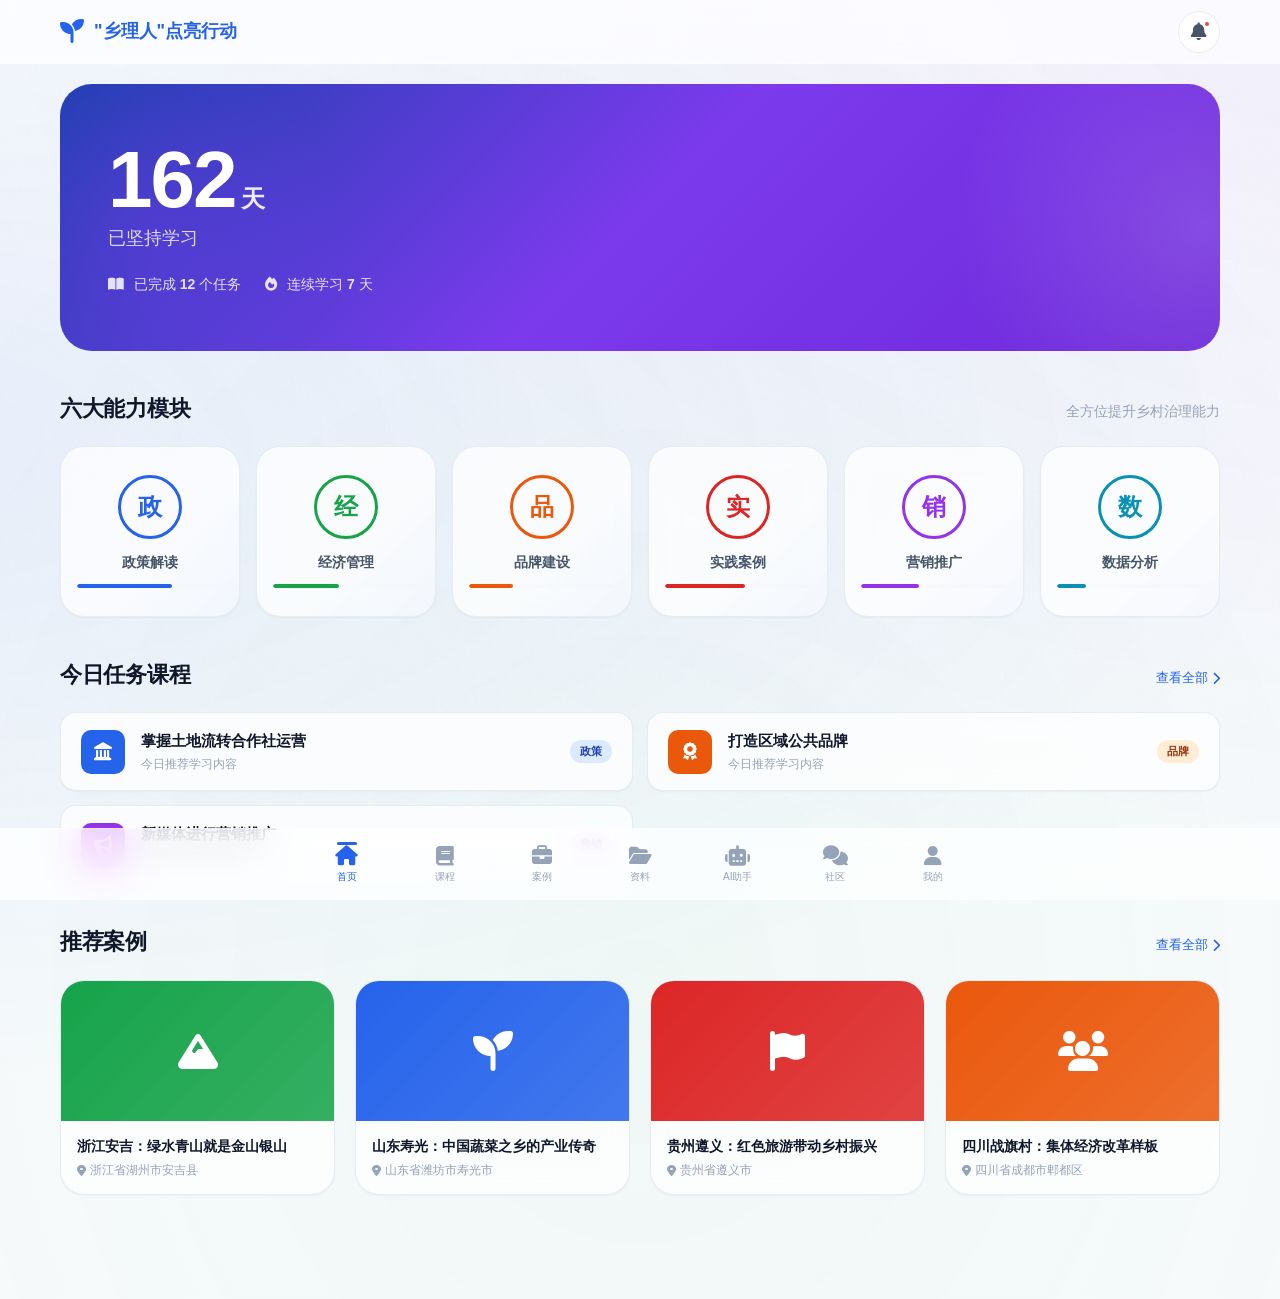
==== commit 46515599: "first commit" ====
--- a/index.html
+++ b/index.html
@@ -3,8 +3,10 @@
 <head>
   <meta charset="UTF-8">
   <meta name="viewport" content="width=device-width, initial-scale=1.0">
+  <meta name="description" content="乡理人点亮行动 — 面向大学生村官和返乡创业青年的乡村治理能力培训平台">
+  <meta name="theme-color" content="#2563eb">
+  <link rel="icon" href="data:image/svg+xml,<svg xmlns='http://www.w3.org/2000/svg' viewBox='0 0 100 100'><text y='.9em' font-size='90'>🌱</text></svg>">
   <title>"乡理人"点亮行动</title>
-  <link rel="stylesheet" href="https://cdn.jsdelivr.net/npm/bootstrap@5.3.0/dist/css/bootstrap.min.css">
   <link rel="stylesheet" href="https://cdn.jsdelivr.net/npm/@fortawesome/fontawesome-free@6.4.0/css/all.min.css">
   <link rel="stylesheet" href="css/main.css">
   <link rel="stylesheet" href="css/components.css">
@@ -13,7 +15,7 @@
 <body>
   <!-- 顶部导航栏 -->
   <nav class="top-nav">
-    <div class="top-nav-inner container-lg">
+    <div class="top-nav-inner">
       <div class="brand">
         <i class="fas fa-seedling"></i>
         <span>"乡理人"点亮行动</span>
@@ -28,7 +30,7 @@
   </nav>
 
   <!-- 主内容区域 -->
-  <main class="main-content container-lg">
+  <main class="main-content">
     <!-- ========== 首页 ========== -->
     <section id="page-home" class="page active">
       <!-- 学习天数卡片 -->
@@ -48,29 +50,29 @@
       </div>
 
       <!-- 六大能力模块 -->
-      <div class="section-header">
+      <div class="section-header reveal">
         <h2>六大能力模块</h2>
         <span class="section-desc">全方位提升乡村治理能力</span>
       </div>
-      <div class="ability-grid" id="ability-modules">
+      <div class="ability-grid reveal" id="ability-modules">
         <!-- JS动态渲染 -->
       </div>
 
       <!-- 今日任务课程 -->
-      <div class="section-header">
+      <div class="section-header reveal">
         <h2>今日任务课程</h2>
         <a href="javascript:void(0)" onclick="switchTab('courses')" class="see-all">查看全部 <i class="fas fa-chevron-right"></i></a>
       </div>
-      <div class="task-list" id="today-tasks">
+      <div class="task-list reveal" id="today-tasks">
         <!-- JS动态渲染 -->
       </div>
 
       <!-- 推荐案例 -->
-      <div class="section-header">
+      <div class="section-header reveal">
         <h2>推荐案例</h2>
         <a href="javascript:void(0)" onclick="switchTab('cases')" class="see-all">查看全部 <i class="fas fa-chevron-right"></i></a>
       </div>
-      <div class="case-preview" id="home-cases">
+      <div class="case-preview reveal" id="home-cases">
         <!-- JS动态渲染 -->
       </div>
     </section>
@@ -285,7 +287,7 @@
 
   <!-- 底部导航栏 -->
   <nav class="bottom-nav">
-    <div class="bottom-nav-inner container-lg">
+      <div class="bottom-nav-inner">
       <button class="nav-item active" data-page="home" onclick="switchTab('home')">
         <i class="fas fa-home"></i>
         <span>首页</span>
--- a/css/main.css
+++ b/css/main.css
@@ -4,27 +4,34 @@
   --primary-light: #3b82f6;
   --primary-dark: #1d4ed8;
   --primary-bg: #eff6ff;
+  --accent: #7c3aed;
+  --accent-light: #a78bfa;
   --secondary: #64748b;
   --success: #22c55e;
   --warning: #f59e0b;
   --danger: #ef4444;
-  --text-primary: #1e293b;
-  --text-secondary: #64748b;
+  --text-primary: #0f172a;
+  --text-secondary: #475569;
   --text-muted: #94a3b8;
-  --bg-body: #f1f5f9;
+  --bg-body: #f8fafc;
   --bg-white: #ffffff;
-  --bg-card: #ffffff;
-  --border: #e2e8f0;
-  --shadow-sm: 0 1px 2px rgba(0,0,0,0.05);
-  --shadow: 0 1px 3px rgba(0,0,0,0.1), 0 1px 2px rgba(0,0,0,0.06);
-  --shadow-md: 0 4px 6px -1px rgba(0,0,0,0.1), 0 2px 4px -2px rgba(0,0,0,0.1);
-  --shadow-lg: 0 10px 15px -3px rgba(0,0,0,0.1), 0 4px 6px -4px rgba(0,0,0,0.1);
-  --radius: 12px;
-  --radius-sm: 8px;
-  --radius-lg: 16px;
-  --top-nav-h: 56px;
-  --bottom-nav-h: 64px;
-  --transition: all 0.3s ease;
+  --bg-card: rgba(255,255,255,0.72);
+  --bg-glass: rgba(255,255,255,0.6);
+  --border: rgba(226,232,240,0.8);
+  --border-glass: rgba(255,255,255,0.3);
+  --shadow-sm: 0 1px 2px rgba(0,0,0,0.04);
+  --shadow: 0 2px 8px rgba(0,0,0,0.06);
+  --shadow-md: 0 4px 16px rgba(0,0,0,0.08);
+  --shadow-lg: 0 12px 32px rgba(0,0,0,0.1);
+  --shadow-glow: 0 0 40px rgba(37,99,235,0.12);
+  --radius: 16px;
+  --radius-sm: 10px;
+  --radius-lg: 24px;
+  --radius-xl: 32px;
+  --top-nav-h: 64px;
+  --bottom-nav-h: 72px;
+  --transition: all 0.3s cubic-bezier(0.4, 0, 0.2, 1);
+  --transition-bounce: all 0.4s cubic-bezier(0.34, 1.56, 0.64, 1);
 }
 
 /* ========== 重置与基础 ========== */
@@ -43,24 +50,59 @@
   line-height: 1.6;
   min-height: 100vh;
   overflow-x: hidden;
+  position: relative;
+}
+
+/* Aurora 渐变背景 */
+body::before {
+  content: '';
+  position: fixed;
+  top: -50%;
+  left: -50%;
+  width: 200%;
+  height: 200%;
+  background: 
+    radial-gradient(ellipse at 20% 50%, rgba(37,99,235,0.08) 0%, transparent 50%),
+    radial-gradient(ellipse at 80% 20%, rgba(124,58,237,0.06) 0%, transparent 50%),
+    radial-gradient(ellipse at 50% 80%, rgba(34,197,94,0.04) 0%, transparent 50%);
+  animation: auroraShift 20s ease-in-out infinite alternate;
+  z-index: -2;
+  pointer-events: none;
+}
+
+/* 噪点纹理 */
+body::after {
+  content: '';
+  position: fixed;
+  inset: 0;
+  background-image: url("data:image/svg+xml,%3Csvg viewBox='0 0 256 256' xmlns='http://www.w3.org/2000/svg'%3E%3Cfilter id='noise'%3E%3CfeTurbulence type='fractalNoise' baseFrequency='0.9' numOctaves='4' stitchTiles='stitch'/%3E%3C/filter%3E%3Crect width='100%25' height='100%25' filter='url(%23noise)' opacity='0.03'/%3E%3C/svg%3E");
+  z-index: -1;
+  pointer-events: none;
+  opacity: 0.5;
+}
+
+@keyframes auroraShift {
+  0% { transform: translate(0, 0) rotate(0deg); }
+  50% { transform: translate(-2%, 1%) rotate(1deg); }
+  100% { transform: translate(1%, -1%) rotate(-1deg); }
 }
 
 a { color: var(--primary); text-decoration: none; }
 a:hover { color: var(--primary-dark); }
-
 img { max-width: 100%; height: auto; }
 
-/* ========== 顶部导航 ========== */
+/* ========== 顶部导航 - Glassmorphism ========== */
 .top-nav {
   position: fixed;
   top: 0;
   left: 0;
   right: 0;
   height: var(--top-nav-h);
-  background: var(--bg-white);
-  border-bottom: 1px solid var(--border);
+  background: rgba(255,255,255,0.7);
+  backdrop-filter: blur(20px) saturate(180%);
+  -webkit-backdrop-filter: blur(20px) saturate(180%);
+  border-bottom: 1px solid var(--border-glass);
   z-index: 1000;
-  box-shadow: var(--shadow-sm);
 }
 
 .top-nav-inner {
@@ -68,26 +110,27 @@
   align-items: center;
   justify-content: space-between;
   height: 100%;
-  padding: 0 16px;
+  padding: 0 24px;
 }
 
 .brand {
   display: flex;
   align-items: center;
-  gap: 8px;
+  gap: 10px;
   font-size: 18px;
   font-weight: 700;
   color: var(--primary);
 }
 
-.brand i { font-size: 22px; }
+.brand i { font-size: 24px; }
 
 .btn-icon {
   position: relative;
-  width: 40px;
-  height: 40px;
+  width: 42px;
+  height: 42px;
   border: none;
-  background: transparent;
+  background: var(--bg-glass);
+  backdrop-filter: blur(10px);
   border-radius: 50%;
   cursor: pointer;
   display: flex;
@@ -96,9 +139,15 @@
   color: var(--text-secondary);
   font-size: 18px;
   transition: var(--transition);
-}
-
-.btn-icon:hover { background: var(--bg-body); color: var(--primary); }
+  border: 1px solid var(--border);
+}
+
+.btn-icon:hover {
+  background: var(--bg-white);
+  color: var(--primary);
+  transform: scale(1.05);
+  box-shadow: var(--shadow);
+}
 
 .badge-dot {
   position: absolute;
@@ -111,49 +160,72 @@
   border: 2px solid var(--bg-white);
 }
 
-/* ========== 主内容区 ========== */
+/* ========== 主内容区 - 全宽 ========== */
 .main-content {
-  padding-top: calc(var(--top-nav-h) + 16px);
-  padding-bottom: calc(var(--bottom-nav-h) + 24px);
-  padding-left: 16px;
-  padding-right: 16px;
+  padding-top: calc(var(--top-nav-h) + 20px);
+  padding-bottom: calc(var(--bottom-nav-h) + 32px);
+  padding-left: 24px;
+  padding-right: 24px;
   min-height: 100vh;
 }
 
-/* ========== 页面切换 ========== */
-.page { display: none; animation: fadeIn 0.3s ease; }
+/* ========== 页面切换动画 ========== */
+.page { display: none; animation: pageEnter 0.5s cubic-bezier(0.4, 0, 0.2, 1); }
 .page.active { display: block; }
 
-@keyframes fadeIn {
-  from { opacity: 0; transform: translateY(8px); }
+@keyframes pageEnter {
+  from { opacity: 0; transform: translateY(16px); }
   to { opacity: 1; transform: translateY(0); }
 }
 
-/* ========== 学习天数卡片 ========== */
+/* ========== 滚动揭示动画 ========== */
+.reveal {
+  opacity: 0;
+  transform: translateY(24px);
+  transition: opacity 0.6s ease, transform 0.6s ease;
+}
+
+.reveal.visible {
+  opacity: 1;
+  transform: translateY(0);
+}
+
+/* ========== 学习天数卡片 - Hero ========== */
 .study-card {
   position: relative;
-  border-radius: var(--radius-lg);
+  border-radius: var(--radius-xl);
   overflow: hidden;
-  padding: 32px 24px;
+  padding: 48px 40px;
   color: #fff;
-  margin-bottom: 24px;
+  margin-bottom: 32px;
 }
 
 .study-card-bg {
   position: absolute;
   inset: 0;
-  background: linear-gradient(135deg, var(--primary) 0%, #7c3aed 100%);
+  background: linear-gradient(135deg, #1e40af 0%, #7c3aed 50%, #6d28d9 100%);
   z-index: 0;
+}
+
+.study-card-bg::before {
+  content: '';
+  position: absolute;
+  top: -40%;
+  right: -20%;
+  width: 500px;
+  height: 500px;
+  background: radial-gradient(circle, rgba(255,255,255,0.15) 0%, transparent 70%);
+  border-radius: 50%;
 }
 
 .study-card-bg::after {
   content: '';
   position: absolute;
-  top: -30%;
-  right: -20%;
-  width: 300px;
-  height: 300px;
-  background: rgba(255,255,255,0.1);
+  bottom: -30%;
+  left: -10%;
+  width: 400px;
+  height: 400px;
+  background: radial-gradient(circle, rgba(124,58,237,0.3) 0%, transparent 70%);
   border-radius: 50%;
 }
 
@@ -165,36 +237,38 @@
 .study-days {
   display: flex;
   align-items: baseline;
-  gap: 4px;
+  gap: 6px;
   margin-bottom: 4px;
 }
 
 .days-number {
-  font-size: 56px;
+  font-size: 72px;
   font-weight: 800;
   line-height: 1;
+  letter-spacing: -2px;
 }
 
 .days-label {
-  font-size: 20px;
+  font-size: 24px;
   font-weight: 600;
   opacity: 0.9;
 }
 
 .study-subtitle {
-  font-size: 16px;
+  font-size: 18px;
+  opacity: 0.8;
+  margin-bottom: 20px;
+  font-weight: 300;
+}
+
+.study-meta {
+  display: flex;
+  gap: 24px;
+  font-size: 14px;
   opacity: 0.85;
-  margin-bottom: 16px;
-}
-
-.study-meta {
-  display: flex;
-  gap: 20px;
-  font-size: 13px;
-  opacity: 0.85;
-}
-
-.study-meta i { margin-right: 4px; }
+}
+
+.study-meta i { margin-right: 6px; }
 .study-meta strong { font-weight: 600; }
 
 /* ========== 区块标题 ========== */
@@ -202,18 +276,19 @@
   display: flex;
   align-items: baseline;
   justify-content: space-between;
-  margin-bottom: 16px;
-  margin-top: 28px;
+  margin-bottom: 20px;
+  margin-top: 40px;
 }
 
 .section-header h2 {
-  font-size: 18px;
-  font-weight: 700;
+  font-size: 22px;
+  font-weight: 800;
   color: var(--text-primary);
+  letter-spacing: -0.3px;
 }
 
 .section-desc {
-  font-size: 13px;
+  font-size: 14px;
   color: var(--text-muted);
 }
 
@@ -223,57 +298,73 @@
   display: flex;
   align-items: center;
   gap: 4px;
-}
-
-/* ========== 六大能力模块网格 ========== */
+  font-weight: 500;
+  transition: var(--transition);
+}
+
+.see-all:hover { gap: 8px; }
+
+/* ========== Bento Grid - 六大能力模块 ========== */
 .ability-grid {
   display: grid;
   grid-template-columns: repeat(3, 1fr);
-  gap: 12px;
+  gap: 16px;
 }
 
 .ability-module {
   background: var(--bg-card);
-  border-radius: var(--radius);
-  padding: 20px 12px;
+  backdrop-filter: blur(12px);
+  border-radius: var(--radius-lg);
+  padding: 28px 16px;
   text-align: center;
   cursor: pointer;
-  transition: var(--transition);
+  transition: var(--transition-bounce);
   box-shadow: var(--shadow-sm);
   border: 1px solid var(--border);
+  position: relative;
+  overflow: hidden;
+}
+
+.ability-module::before {
+  content: '';
+  position: absolute;
+  inset: 0;
+  background: linear-gradient(135deg, transparent 60%, rgba(37,99,235,0.03));
+  pointer-events: none;
 }
 
 .ability-module:hover {
-  transform: translateY(-2px);
-  box-shadow: var(--shadow-md);
+  transform: translateY(-4px) scale(1.02);
+  box-shadow: var(--shadow-lg), var(--shadow-glow);
+  border-color: rgba(37,99,235,0.2);
 }
 
 .module-circle {
-  width: 56px;
-  height: 56px;
+  width: 64px;
+  height: 64px;
   border-radius: 50%;
   border: 3px solid;
   display: flex;
   align-items: center;
   justify-content: center;
-  margin: 0 auto 10px;
-  font-size: 22px;
+  margin: 0 auto 12px;
+  font-size: 24px;
   font-weight: 800;
-  transition: var(--transition);
+  transition: var(--transition-bounce);
 }
 
 .ability-module:hover .module-circle {
-  transform: scale(1.1);
+  transform: scale(1.15) rotate(5deg);
 }
 
 .module-title {
-  font-size: 13px;
+  font-size: 14px;
   color: var(--text-secondary);
-  font-weight: 500;
+  font-weight: 600;
 }
 
 .module-progress {
-  margin-top: 8px;
+  margin-top: 10px;
   height: 4px;
   background: var(--bg-body);
   border-radius: 2px;
@@ -283,23 +374,24 @@
 .module-progress-bar {
   height: 100%;
   border-radius: 2px;
-  transition: width 0.6s ease;
+  transition: width 0.8s cubic-bezier(0.4, 0, 0.2, 1);
 }
 
 /* ========== 今日任务列表 ========== */
 .task-list {
   display: flex;
   flex-direction: column;
-  gap: 10px;
+  gap: 12px;
 }
 
 .task-item {
   display: flex;
   align-items: center;
-  gap: 14px;
+  gap: 16px;
   background: var(--bg-card);
+  backdrop-filter: blur(12px);
   border-radius: var(--radius);
-  padding: 14px 16px;
+  padding: 16px 20px;
   box-shadow: var(--shadow-sm);
   border: 1px solid var(--border);
   cursor: pointer;
@@ -307,13 +399,14 @@
 }
 
 .task-item:hover {
-  box-shadow: var(--shadow);
+  transform: translateX(4px);
+  box-shadow: var(--shadow-md);
   border-color: var(--primary-light);
 }
 
 .task-icon {
-  width: 42px;
-  height: 42px;
+  width: 44px;
+  height: 44px;
   border-radius: var(--radius-sm);
   display: flex;
   align-items: center;
@@ -326,7 +419,7 @@
 .task-info { flex: 1; min-width: 0; }
 
 .task-title {
-  font-size: 14px;
+  font-size: 15px;
   font-weight: 600;
   color: var(--text-primary);
   margin-bottom: 2px;
@@ -342,9 +435,9 @@
 
 .task-tag {
   font-size: 11px;
-  padding: 2px 8px;
-  border-radius: 10px;
-  font-weight: 500;
+  padding: 3px 10px;
+  border-radius: 12px;
+  font-weight: 600;
   flex-shrink: 0;
 }
 
@@ -352,42 +445,44 @@
 .case-preview {
   display: grid;
   grid-template-columns: repeat(2, 1fr);
-  gap: 12px;
+  gap: 16px;
 }
 
 .case-card {
   background: var(--bg-card);
-  border-radius: var(--radius);
+  backdrop-filter: blur(12px);
+  border-radius: var(--radius-lg);
   overflow: hidden;
   box-shadow: var(--shadow-sm);
   border: 1px solid var(--border);
   cursor: pointer;
-  transition: var(--transition);
+  transition: var(--transition-bounce);
 }
 
 .case-card:hover {
-  transform: translateY(-2px);
-  box-shadow: var(--shadow-md);
+  transform: translateY(-6px) scale(1.01);
+  box-shadow: var(--shadow-lg);
 }
 
 .case-card-img {
   width: 100%;
-  height: 120px;
+  height: 140px;
   object-fit: cover;
   display: flex;
   align-items: center;
   justify-content: center;
-  font-size: 36px;
+  font-size: 40px;
   color: #fff;
+  position: relative;
 }
 
 .case-card-body {
-  padding: 12px;
+  padding: 14px 16px;
 }
 
 .case-card-title {
   font-size: 14px;
-  font-weight: 600;
+  font-weight: 700;
   color: var(--text-primary);
   margin-bottom: 4px;
   display: -webkit-box;
@@ -404,17 +499,18 @@
   gap: 4px;
 }
 
-/* ========== 底部导航 ========== */
+/* ========== 底部导航 - Glassmorphism ========== */
 .bottom-nav {
   position: fixed;
   bottom: 0;
   left: 0;
   right: 0;
   height: var(--bottom-nav-h);
-  background: var(--bg-white);
-  border-top: 1px solid var(--border);
+  background: rgba(255,255,255,0.75);
+  backdrop-filter: blur(20px) saturate(180%);
+  -webkit-backdrop-filter: blur(20px) saturate(180%);
+  border-top: 1px solid var(--border-glass);
   z-index: 1000;
-  box-shadow: 0 -1px 3px rgba(0,0,0,0.05);
 }
 
 .bottom-nav-inner {
@@ -422,7 +518,9 @@
   align-items: center;
   justify-content: space-around;
   height: 100%;
-  padding: 0 4px;
+  padding: 0 8px;
+  max-width: 700px;
+  margin: 0 auto;
 }
 
 .nav-item {
@@ -430,17 +528,18 @@
   flex-direction: column;
   align-items: center;
   justify-content: center;
-  gap: 2px;
+  gap: 3px;
   border: none;
   background: transparent;
   cursor: pointer;
   color: var(--text-muted);
   font-size: 10px;
-  padding: 6px 8px;
+  padding: 8px 10px;
   border-radius: var(--radius-sm);
   transition: var(--transition);
   min-width: 0;
   flex: 1;
+  position: relative;
 }
 
 .nav-item i { font-size: 20px; margin-bottom: 1px; }
@@ -457,22 +556,36 @@
   color: var(--primary);
 }
 
-.nav-item:hover { color: var(--primary-light); }
+.nav-item.active::after {
+  content: '';
+  position: absolute;
+  top: 4px;
+  width: 20px;
+  height: 3px;
+  border-radius: 2px;
+  background: var(--primary);
+}
+
+.nav-item:hover {
+  color: var(--primary-light);
+  transform: scale(1.05);
+}
 
 /* ========== 页面标题 ========== */
 .page-title {
-  margin-bottom: 20px;
+  margin-bottom: 24px;
 }
 
 .page-title h1 {
-  font-size: 24px;
+  font-size: 28px;
   font-weight: 800;
   color: var(--text-primary);
   margin-bottom: 4px;
+  letter-spacing: -0.5px;
 }
 
 .page-title p {
-  font-size: 14px;
+  font-size: 15px;
   color: var(--text-muted);
 }
 
@@ -482,7 +595,7 @@
   gap: 8px;
   overflow-x: auto;
   padding-bottom: 4px;
-  margin-bottom: 16px;
+  margin-bottom: 20px;
   -webkit-overflow-scrolling: touch;
   scrollbar-width: none;
 }
@@ -490,33 +603,45 @@
 .filter-tabs::-webkit-scrollbar { display: none; }
 
 .filter-tab {
-  padding: 6px 16px;
-  border-radius: 20px;
+  padding: 8px 20px;
+  border-radius: 24px;
   border: 1px solid var(--border);
-  background: var(--bg-white);
+  background: var(--bg-glass);
+  backdrop-filter: blur(8px);
   color: var(--text-secondary);
   font-size: 13px;
-  font-weight: 500;
+  font-weight: 600;
   cursor: pointer;
   white-space: nowrap;
   transition: var(--transition);
 }
 
-.filter-tab:hover { border-color: var(--primary-light); color: var(--primary); }
+.filter-tab:hover {
+  border-color: var(--primary-light);
+  color: var(--primary);
+  transform: scale(1.03);
+}
 
 .filter-tab.active {
   background: var(--primary);
   color: #fff;
   border-color: var(--primary);
+  box-shadow: 0 4px 12px rgba(37,99,235,0.3);
 }
 
 /* ========== 模态框 ========== */
 .modal-overlay {
   position: fixed;
   inset: 0;
-  background: rgba(0,0,0,0.4);
+  background: rgba(0,0,0,0.5);
   z-index: 2000;
-  backdrop-filter: blur(2px);
+  backdrop-filter: blur(4px);
+  animation: fadeIn 0.2s ease;
+}
+
+@keyframes fadeIn {
+  from { opacity: 0; }
+  to { opacity: 1; }
 }
 
 .modal-panel {
@@ -525,25 +650,31 @@
   left: 50%;
   transform: translate(-50%, -50%);
   background: var(--bg-white);
-  border-radius: var(--radius-lg);
+  border-radius: var(--radius-xl);
   width: 90%;
-  max-width: 500px;
+  max-width: 520px;
   max-height: 80vh;
   overflow-y: auto;
   z-index: 2001;
   box-shadow: var(--shadow-lg);
+  animation: modalEnter 0.3s cubic-bezier(0.34, 1.56, 0.64, 1);
+}
+
+@keyframes modalEnter {
+  from { opacity: 0; transform: translate(-50%, -48%) scale(0.95); }
+  to { opacity: 1; transform: translate(-50%, -50%) scale(1); }
 }
 
 .modal-header {
   display: flex;
   align-items: center;
   justify-content: space-between;
-  padding: 16px 20px;
+  padding: 20px 24px;
   border-bottom: 1px solid var(--border);
 }
 
 .modal-header h3 {
-  font-size: 16px;
+  font-size: 17px;
   font-weight: 700;
 }
 
@@ -561,63 +692,92 @@
   transition: var(--transition);
 }
 
-.btn-close-modal:hover { background: var(--border); }
+.btn-close-modal:hover { background: var(--border); transform: rotate(90deg); }
 
 .modal-body {
-  padding: 20px;
+  padding: 24px;
 }
 
 .hidden { display: none !important; }
 
-/* ========== Toast ========== */
+/* ========== Toast - Vercel风格 ========== */
 .toast-container {
   position: fixed;
-  top: calc(var(--top-nav-h) + 12px);
-  right: 16px;
+  bottom: calc(var(--bottom-nav-h) + 16px);
+  left: 50%;
+  transform: translateX(-50%);
   z-index: 3000;
   display: flex;
   flex-direction: column;
   gap: 8px;
+  align-items: center;
 }
 
 .toast {
-  background: var(--bg-white);
-  border-radius: var(--radius-sm);
-  padding: 12px 16px;
-  box-shadow: var(--shadow-lg);
-  border-left: 4px solid var(--primary);
+  background: #0a0a0a;
+  color: #fafafa;
+  border-radius: 12px;
+  padding: 12px 20px;
+  box-shadow: 0 8px 30px rgba(0,0,0,0.2);
   font-size: 14px;
-  animation: slideInRight 0.3s ease, fadeOut 0.3s ease 2.7s forwards;
-  max-width: 320px;
-}
-
-.toast.success { border-left-color: var(--success); }
-.toast.warning { border-left-color: var(--warning); }
-.toast.error { border-left-color: var(--danger); }
-
-@keyframes slideInRight {
-  from { opacity: 0; transform: translateX(100%); }
-  to { opacity: 1; transform: translateX(0); }
-}
-
-@keyframes fadeOut {
-  to { opacity: 0; transform: translateX(100%); }
+  font-weight: 500;
+  animation: toastIn 0.4s cubic-bezier(0.34, 1.56, 0.64, 1), toastOut 0.3s ease 2.7s forwards;
+  max-width: 360px;
+  text-align: center;
+  border: 1px solid rgba(255,255,255,0.1);
+}
+
+.toast.success { background: #052e16; border-color: rgba(34,197,94,0.3); }
+.toast.warning { background: #431407; border-color: rgba(245,158,11,0.3); }
+.toast.error { background: #450a0a; border-color: rgba(239,68,68,0.3); }
+
+@keyframes toastIn {
+  from { opacity: 0; transform: translateY(16px) scale(0.95); }
+  to { opacity: 1; transform: translateY(0) scale(1); }
+}
+
+@keyframes toastOut {
+  to { opacity: 0; transform: translateY(-8px) scale(0.95); }
 }
 
 /* ========== 返回按钮 ========== */
-.detail-back { margin-bottom: 16px; }
+.detail-back { margin-bottom: 20px; }
 
 .btn-back {
   display: inline-flex;
   align-items: center;
-  gap: 6px;
-  border: none;
-  background: transparent;
-  color: var(--primary);
+  gap: 8px;
+  border: 1px solid var(--border);
+  background: var(--bg-glass);
+  backdrop-filter: blur(8px);
+  color: var(--text-secondary);
   font-size: 14px;
   font-weight: 500;
   cursor: pointer;
-  padding: 8px 0;
-}
-
-.btn-back:hover { color: var(--primary-dark); }
+  padding: 8px 16px;
+  border-radius: 24px;
+  transition: var(--transition);
+}
+
+.btn-back:hover {
+  color: var(--primary);
+  border-color: var(--primary-light);
+  transform: translateX(-2px);
+}
+
+/* ========== 骨架屏 ========== */
+.skeleton {
+  background: linear-gradient(90deg, #f1f5f9 25%, #e2e8f0 50%, #f1f5f9 75%);
+  background-size: 200% 100%;
+  animation: shimmer 1.5s infinite;
+  border-radius: var(--radius-sm);
+}
+
+@keyframes shimmer {
+  0% { background-position: 200% 0; }
+  100% { background-position: -200% 0; }
+}
+
+.skeleton-text { height: 14px; margin-bottom: 8px; }
+.skeleton-title { height: 20px; width: 60%; margin-bottom: 12px; }
+.skeleton-card { height: 160px; border-radius: var(--radius); }
--- a/css/components.css
+++ b/css/components.css
@@ -2,34 +2,36 @@
 .course-list {
   display: flex;
   flex-direction: column;
-  gap: 12px;
+  gap: 14px;
 }
 
 .course-item {
   display: flex;
-  gap: 14px;
+  gap: 16px;
   background: var(--bg-card);
+  backdrop-filter: blur(12px);
+  border-radius: var(--radius-lg);
+  padding: 18px 20px;
+  box-shadow: var(--shadow-sm);
+  border: 1px solid var(--border);
+  cursor: pointer;
+  transition: var(--transition-bounce);
+}
+
+.course-item:hover {
+  transform: translateY(-2px) scale(1.01);
+  box-shadow: var(--shadow-md);
+  border-color: var(--primary-light);
+}
+
+.course-thumb {
+  width: 88px;
+  height: 88px;
   border-radius: var(--radius);
-  padding: 16px;
-  box-shadow: var(--shadow-sm);
-  border: 1px solid var(--border);
-  cursor: pointer;
-  transition: var(--transition);
-}
-
-.course-item:hover {
-  box-shadow: var(--shadow);
-  border-color: var(--primary-light);
-}
-
-.course-thumb {
-  width: 80px;
-  height: 80px;
-  border-radius: var(--radius-sm);
-  display: flex;
-  align-items: center;
-  justify-content: center;
-  font-size: 28px;
+  display: flex;
+  align-items: center;
+  justify-content: center;
+  font-size: 30px;
   color: #fff;
   flex-shrink: 0;
 }
@@ -38,9 +40,9 @@
 
 .course-title {
   font-size: 15px;
-  font-weight: 600;
+  font-weight: 700;
   color: var(--text-primary);
-  margin-bottom: 4px;
+  margin-bottom: 6px;
   display: -webkit-box;
   -webkit-line-clamp: 2;
   -webkit-box-orient: vertical;
@@ -50,7 +52,7 @@
 .course-meta {
   display: flex;
   align-items: center;
-  gap: 12px;
+  gap: 14px;
   font-size: 12px;
   color: var(--text-muted);
   margin-bottom: 8px;
@@ -66,9 +68,9 @@
 
 .course-tag {
   font-size: 11px;
-  padding: 2px 8px;
-  border-radius: 10px;
-  font-weight: 500;
+  padding: 3px 10px;
+  border-radius: 12px;
+  font-weight: 600;
 }
 
 .tag-video { background: #fef3c7; color: #92400e; }
@@ -80,41 +82,43 @@
 .case-grid {
   display: grid;
   grid-template-columns: repeat(2, 1fr);
-  gap: 14px;
+  gap: 16px;
 }
 
 .case-grid .case-card-img {
-  height: 140px;
+  height: 160px;
 }
 
 /* ========== 资料列表 ========== */
 .resource-list {
   display: flex;
   flex-direction: column;
-  gap: 10px;
+  gap: 12px;
 }
 
 .resource-item {
   display: flex;
   align-items: center;
-  gap: 14px;
+  gap: 16px;
   background: var(--bg-card);
+  backdrop-filter: blur(12px);
   border-radius: var(--radius);
-  padding: 14px 16px;
+  padding: 16px 20px;
   box-shadow: var(--shadow-sm);
   border: 1px solid var(--border);
   cursor: pointer;
-  transition: var(--transition);
+  transition: var(--transition-bounce);
 }
 
 .resource-item:hover {
-  box-shadow: var(--shadow);
+  transform: translateY(-2px) scale(1.01);
+  box-shadow: var(--shadow-md);
   border-color: var(--primary-light);
 }
 
 .resource-icon {
-  width: 44px;
-  height: 44px;
+  width: 48px;
+  height: 48px;
   border-radius: var(--radius-sm);
   display: flex;
   align-items: center;
@@ -131,24 +135,24 @@
 .resource-info { flex: 1; min-width: 0; }
 
 .resource-title {
-  font-size: 14px;
-  font-weight: 600;
+  font-size: 15px;
+  font-weight: 700;
   color: var(--text-primary);
-  margin-bottom: 2px;
+  margin-bottom: 3px;
 }
 
 .resource-desc {
-  font-size: 12px;
+  font-size: 13px;
   color: var(--text-muted);
 }
 
 .resource-badge {
   font-size: 11px;
-  padding: 2px 8px;
-  border-radius: 10px;
+  padding: 3px 10px;
+  border-radius: 12px;
   background: var(--primary-bg);
   color: var(--primary);
-  font-weight: 500;
+  font-weight: 600;
   flex-shrink: 0;
 }
 
@@ -162,28 +166,29 @@
 .ai-header {
   display: flex;
   align-items: center;
-  gap: 14px;
-  padding: 16px 0;
+  gap: 16px;
+  padding: 20px 0;
   border-bottom: 1px solid var(--border);
-  margin-bottom: 12px;
+  margin-bottom: 16px;
 }
 
 .ai-avatar {
-  width: 48px;
-  height: 48px;
+  width: 52px;
+  height: 52px;
   border-radius: 50%;
-  background: linear-gradient(135deg, var(--primary), #7c3aed);
-  display: flex;
-  align-items: center;
-  justify-content: center;
-  color: #fff;
-  font-size: 22px;
-  flex-shrink: 0;
+  background: linear-gradient(135deg, var(--primary), var(--accent));
+  display: flex;
+  align-items: center;
+  justify-content: center;
+  color: #fff;
+  font-size: 24px;
+  flex-shrink: 0;
+  box-shadow: 0 4px 16px rgba(37,99,235,0.3);
 }
 
 .ai-header h2 {
-  font-size: 18px;
-  font-weight: 700;
+  font-size: 20px;
+  font-weight: 800;
   margin-bottom: 2px;
 }
 
@@ -196,8 +201,8 @@
   display: flex;
   gap: 8px;
   overflow-x: auto;
-  padding-bottom: 12px;
-  margin-bottom: 12px;
+  padding-bottom: 14px;
+  margin-bottom: 14px;
   scrollbar-width: none;
 }
 
@@ -207,26 +212,27 @@
   display: flex;
   align-items: center;
   gap: 6px;
-  padding: 8px 14px;
-  border-radius: 20px;
-  border: 1px solid var(--border);
-  background: var(--bg-white);
+  padding: 10px 16px;
+  border-radius: 24px;
+  border: 1px solid var(--border);
+  background: var(--bg-glass);
+  backdrop-filter: blur(8px);
   color: var(--text-secondary);
   font-size: 13px;
+  font-weight: 500;
   cursor: pointer;
   white-space: nowrap;
-  transition: var(--transition);
+  transition: var(--transition-bounce);
 }
 
 .ai-quick-actions button:hover {
   border-color: var(--primary);
   color: var(--primary);
   background: var(--primary-bg);
-}
-
-.ai-quick-actions button i {
-  font-size: 14px;
-}
+  transform: scale(1.05);
+}
+
+.ai-quick-actions button i { font-size: 14px; }
 
 /* 聊天消息 */
 .chat-messages {
@@ -234,7 +240,7 @@
   overflow-y: auto;
   display: flex;
   flex-direction: column;
-  gap: 12px;
+  gap: 14px;
   padding: 8px 0;
   scrollbar-width: thin;
 }
@@ -243,15 +249,20 @@
   display: flex;
   gap: 10px;
   max-width: 85%;
-  animation: fadeIn 0.3s ease;
+  animation: msgIn 0.4s cubic-bezier(0.34, 1.56, 0.64, 1);
+}
+
+@keyframes msgIn {
+  from { opacity: 0; transform: translateY(12px) scale(0.95); }
+  to { opacity: 1; transform: translateY(0) scale(1); }
 }
 
 .chat-msg.ai { align-self: flex-start; }
 .chat-msg.user { align-self: flex-end; flex-direction: row-reverse; }
 
 .chat-msg-avatar {
-  width: 32px;
-  height: 32px;
+  width: 34px;
+  height: 34px;
   border-radius: 50%;
   display: flex;
   align-items: center;
@@ -261,7 +272,7 @@
 }
 
 .chat-msg.ai .chat-msg-avatar {
-  background: linear-gradient(135deg, var(--primary), #7c3aed);
+  background: linear-gradient(135deg, var(--primary), var(--accent));
   color: #fff;
 }
 
@@ -271,82 +282,86 @@
 }
 
 .chat-msg-bubble {
-  padding: 10px 14px;
+  padding: 12px 16px;
   border-radius: var(--radius);
   font-size: 14px;
-  line-height: 1.6;
+  line-height: 1.7;
   white-space: pre-wrap;
   word-break: break-word;
 }
 
 .chat-msg.ai .chat-msg-bubble {
-  background: var(--bg-body);
+  background: var(--bg-card);
+  backdrop-filter: blur(8px);
   color: var(--text-primary);
   border-top-left-radius: 4px;
+  border: 1px solid var(--border);
 }
 
 .chat-msg.user .chat-msg-bubble {
-  background: var(--primary);
+  background: linear-gradient(135deg, var(--primary), var(--accent));
   color: #fff;
   border-top-right-radius: 4px;
 }
 
 .chat-input-area {
-  padding: 12px 0;
+  padding: 14px 0;
   border-top: 1px solid var(--border);
 }
 
 .chat-input-wrapper {
   display: flex;
-  gap: 8px;
+  gap: 10px;
   align-items: center;
 }
 
 .chat-input-wrapper input {
   flex: 1;
-  padding: 10px 16px;
-  border: 1px solid var(--border);
-  border-radius: 24px;
+  padding: 12px 20px;
+  border: 1px solid var(--border);
+  border-radius: 28px;
   font-size: 14px;
   outline: none;
   transition: var(--transition);
-  background: var(--bg-body);
+  background: var(--bg-card);
+  backdrop-filter: blur(8px);
 }
 
 .chat-input-wrapper input:focus {
   border-color: var(--primary);
   background: var(--bg-white);
-  box-shadow: 0 0 0 3px rgba(37, 99, 235, 0.1);
+  box-shadow: 0 0 0 4px rgba(37,99,235,0.08);
 }
 
 .btn-send {
-  width: 40px;
-  height: 40px;
+  width: 44px;
+  height: 44px;
   border-radius: 50%;
   border: none;
-  background: var(--primary);
+  background: linear-gradient(135deg, var(--primary), var(--accent));
   color: #fff;
   cursor: pointer;
   display: flex;
   align-items: center;
   justify-content: center;
   font-size: 16px;
-  transition: var(--transition);
-  flex-shrink: 0;
-}
-
-.btn-send:hover { background: var(--primary-dark); }
+  transition: var(--transition-bounce);
+  flex-shrink: 0;
+  box-shadow: 0 4px 12px rgba(37,99,235,0.3);
+}
+
+.btn-send:hover { transform: scale(1.1); box-shadow: 0 6px 20px rgba(37,99,235,0.4); }
 
 /* AI 打字动画 */
 .typing-indicator {
   display: flex;
-  gap: 4px;
+  gap: 5px;
   padding: 4px 0;
 }
 
 .typing-indicator span {
-  width: 6px;
-  height: 6px;
+  width: 7px;
+  height: 7px;
   border-radius: 50%;
   background: var(--text-muted);
   animation: typing 1.4s infinite;
@@ -357,42 +372,44 @@
 
 @keyframes typing {
   0%, 60%, 100% { transform: translateY(0); opacity: 0.4; }
-  30% { transform: translateY(-6px); opacity: 1; }
+  30% { transform: translateY(-8px); opacity: 1; }
 }
 
 /* ========== 社区群组 ========== */
 .community-groups {
   display: flex;
   flex-direction: column;
-  gap: 10px;
+  gap: 12px;
 }
 
 .group-item {
   display: flex;
   align-items: center;
-  gap: 14px;
+  gap: 16px;
   background: var(--bg-card);
-  border-radius: var(--radius);
-  padding: 14px 16px;
+  backdrop-filter: blur(12px);
+  border-radius: var(--radius-lg);
+  padding: 16px 20px;
   box-shadow: var(--shadow-sm);
   border: 1px solid var(--border);
   cursor: pointer;
-  transition: var(--transition);
+  transition: var(--transition-bounce);
 }
 
 .group-item:hover {
-  box-shadow: var(--shadow);
+  transform: translateY(-2px) scale(1.01);
+  box-shadow: var(--shadow-md);
   border-color: var(--primary-light);
 }
 
 .group-avatar {
-  width: 48px;
-  height: 48px;
+  width: 50px;
+  height: 50px;
   border-radius: var(--radius-sm);
   display: flex;
   align-items: center;
   justify-content: center;
-  font-size: 20px;
+  font-size: 22px;
   color: #fff;
   flex-shrink: 0;
 }
@@ -401,7 +418,7 @@
 
 .group-name {
   font-size: 15px;
-  font-weight: 600;
+  font-weight: 700;
   color: var(--text-primary);
   margin-bottom: 2px;
 }
@@ -423,23 +440,31 @@
 /* 社区聊天 */
 .community-chat {
   position: fixed;
-  inset: 0;
+  left: 0;
+  right: 0;
   top: var(--top-nav-h);
   bottom: var(--bottom-nav-h);
-  background: var(--bg-body);
+  background: var(--bg-white);
   z-index: 500;
   display: flex;
   flex-direction: column;
+  animation: slideUp 0.3s cubic-bezier(0.4, 0, 0.2, 1);
+}
+
+@keyframes slideUp {
+  from { opacity: 0; transform: translateY(20px); }
+  to { opacity: 1; transform: translateY(0); }
 }
 
 .community-chat-header {
   display: flex;
   align-items: center;
   gap: 12px;
-  padding: 12px 16px;
-  background: var(--bg-white);
+  padding: 14px 20px;
+  background: rgba(255,255,255,0.9);
+  backdrop-filter: blur(12px);
   border-bottom: 1px solid var(--border);
-  font-weight: 600;
+  font-weight: 700;
   font-size: 16px;
 }
 
@@ -453,25 +478,24 @@
 .community-messages {
   flex: 1;
   overflow-y: auto;
-  padding: 16px;
-  display: flex;
-  flex-direction: column;
-  gap: 12px;
+  padding: 20px;
+  display: flex;
+  flex-direction: column;
+  gap: 14px;
+  background: var(--bg-body);
 }
 
 .community-msg {
   display: flex;
   gap: 10px;
-  animation: fadeIn 0.3s ease;
-}
-
-.community-msg.self {
-  flex-direction: row-reverse;
-}
+  animation: msgIn 0.4s cubic-bezier(0.34, 1.56, 0.64, 1);
+}
+
+.community-msg.self { flex-direction: row-reverse; }
 
 .community-msg-avatar {
-  width: 36px;
-  height: 36px;
+  width: 38px;
+  height: 38px;
   border-radius: 50%;
   background: var(--primary-bg);
   display: flex;
@@ -480,38 +504,36 @@
   font-size: 14px;
   color: var(--primary);
   flex-shrink: 0;
-  font-weight: 600;
-}
-
-.community-msg-content {
-  max-width: 70%;
-}
+  font-weight: 700;
+}
+
+.community-msg-content { max-width: 70%; }
 
 .community-msg-name {
   font-size: 12px;
   color: var(--text-muted);
   margin-bottom: 4px;
-}
-
-.community-msg.self .community-msg-name {
-  text-align: right;
-}
+  font-weight: 500;
+}
+
+.community-msg.self .community-msg-name { text-align: right; }
 
 .community-msg-bubble {
-  padding: 10px 14px;
+  padding: 12px 16px;
   border-radius: var(--radius);
   font-size: 14px;
-  line-height: 1.5;
+  line-height: 1.6;
 }
 
 .community-msg:not(.self) .community-msg-bubble {
   background: var(--bg-white);
   color: var(--text-primary);
   border-top-left-radius: 4px;
+  box-shadow: var(--shadow-sm);
 }
 
 .community-msg.self .community-msg-bubble {
-  background: var(--primary);
+  background: linear-gradient(135deg, var(--primary), var(--accent));
   color: #fff;
   border-top-right-radius: 4px;
 }
@@ -519,51 +541,56 @@
 /* ========== 个人中心 ========== */
 .profile-header {
   text-align: center;
-  padding: 32px 0 24px;
+  padding: 40px 0 28px;
 }
 
 .profile-avatar {
-  width: 72px;
-  height: 72px;
+  width: 80px;
+  height: 80px;
   border-radius: 50%;
-  background: linear-gradient(135deg, var(--primary), #7c3aed);
-  display: flex;
-  align-items: center;
-  justify-content: center;
-  margin: 0 auto 12px;
-  color: #fff;
+  background: linear-gradient(135deg, var(--primary), var(--accent));
+  display: flex;
+  align-items: center;
+  justify-content: center;
+  margin: 0 auto 14px;
+  color: #fff;
+  font-size: 32px;
+  box-shadow: 0 8px 24px rgba(37,99,235,0.3);
+}
+
+.profile-name {
+  font-size: 22px;
+  font-weight: 800;
+  margin-bottom: 4px;
+}
+
+.profile-role {
+  font-size: 14px;
+  color: var(--text-muted);
+}
+
+.profile-stats {
+  display: flex;
+  justify-content: center;
+  gap: 36px;
+  padding: 24px;
+  background: var(--bg-card);
+  backdrop-filter: blur(12px);
+  border-radius: var(--radius-lg);
+  box-shadow: var(--shadow-sm);
+  border: 1px solid var(--border);
+  margin-bottom: 28px;
+}
+
+.stat-item { text-align: center; }
+
+.stat-value {
   font-size: 28px;
-}
-
-.profile-name {
-  font-size: 20px;
-  font-weight: 700;
-  margin-bottom: 4px;
-}
-
-.profile-role {
-  font-size: 14px;
-  color: var(--text-muted);
-}
-
-.profile-stats {
-  display: flex;
-  justify-content: center;
-  gap: 32px;
-  padding: 20px;
-  background: var(--bg-card);
-  border-radius: var(--radius);
-  box-shadow: var(--shadow-sm);
-  border: 1px solid var(--border);
-  margin-bottom: 24px;
-}
-
-.stat-item { text-align: center; }
-
-.stat-value {
-  font-size: 24px;
   font-weight: 800;
-  color: var(--primary);
+  background: linear-gradient(135deg, var(--primary), var(--accent));
+  -webkit-background-clip: text;
+  -webkit-text-fill-color: transparent;
+  background-clip: text;
 }
 
 .stat-label {
@@ -576,20 +603,20 @@
 .ability-progress {
   display: flex;
   flex-direction: column;
+  gap: 16px;
+  margin-bottom: 28px;
+}
+
+.progress-item {
+  display: flex;
+  align-items: center;
   gap: 14px;
-  margin-bottom: 24px;
-}
-
-.progress-item {
-  display: flex;
-  align-items: center;
-  gap: 12px;
 }
 
 .progress-label {
   font-size: 14px;
-  font-weight: 600;
-  width: 70px;
+  font-weight: 700;
+  width: 72px;
   flex-shrink: 0;
 }
 
@@ -604,14 +631,14 @@
 .progress-bar-fill {
   height: 100%;
   border-radius: 4px;
-  transition: width 0.8s ease;
+  transition: width 1s cubic-bezier(0.4, 0, 0.2, 1);
 }
 
 .progress-value {
   font-size: 13px;
-  font-weight: 600;
+  font-weight: 700;
   color: var(--text-secondary);
-  width: 40px;
+  width: 42px;
   text-align: right;
   flex-shrink: 0;
 }
@@ -619,7 +646,8 @@
 /* 菜单列表 */
 .profile-menu {
   background: var(--bg-card);
-  border-radius: var(--radius);
+  backdrop-filter: blur(12px);
+  border-radius: var(--radius-lg);
   box-shadow: var(--shadow-sm);
   border: 1px solid var(--border);
   overflow: hidden;
@@ -628,8 +656,8 @@
 .menu-item {
   display: flex;
   align-items: center;
-  gap: 12px;
-  padding: 14px 16px;
+  gap: 14px;
+  padding: 16px 20px;
   cursor: pointer;
   transition: var(--transition);
   border-bottom: 1px solid var(--border);
@@ -637,7 +665,10 @@
 
 .menu-item:last-child { border-bottom: none; }
 
-.menu-item:hover { background: var(--primary-bg); }
+.menu-item:hover {
+  background: var(--primary-bg);
+  padding-left: 24px;
+}
 
 .menu-item i:first-child {
   font-size: 18px;
@@ -646,7 +677,7 @@
   text-align: center;
 }
 
-.menu-item span { flex: 1; font-size: 14px; font-weight: 500; }
+.menu-item span { flex: 1; font-size: 14px; font-weight: 600; }
 
 .menu-item i:last-child {
   font-size: 12px;
@@ -656,28 +687,38 @@
 /* ========== 详情页 ========== */
 .detail-cover {
   width: 100%;
-  height: 200px;
-  border-radius: var(--radius);
-  display: flex;
-  align-items: center;
-  justify-content: center;
-  font-size: 48px;
-  color: #fff;
-  margin-bottom: 20px;
+  height: 220px;
+  border-radius: var(--radius-lg);
+  display: flex;
+  align-items: center;
+  justify-content: center;
+  font-size: 56px;
+  color: #fff;
+  margin-bottom: 24px;
+  position: relative;
+  overflow: hidden;
+}
+
+.detail-cover::after {
+  content: '';
+  position: absolute;
+  inset: 0;
+  background: linear-gradient(to top, rgba(0,0,0,0.2), transparent);
 }
 
 .detail-title {
-  font-size: 22px;
+  font-size: 24px;
   font-weight: 800;
-  margin-bottom: 8px;
+  margin-bottom: 10px;
+  letter-spacing: -0.3px;
 }
 
 .detail-meta {
   display: flex;
-  gap: 16px;
+  gap: 18px;
   font-size: 13px;
   color: var(--text-muted);
-  margin-bottom: 16px;
+  margin-bottom: 18px;
   flex-wrap: wrap;
 }
 
@@ -685,89 +726,101 @@
 
 .detail-actions {
   display: flex;
-  gap: 10px;
-  margin-bottom: 24px;
+  gap: 12px;
+  margin-bottom: 28px;
 }
 
 .btn-primary {
-  padding: 10px 24px;
-  border-radius: 24px;
+  padding: 12px 28px;
+  border-radius: 28px;
   border: none;
-  background: var(--primary);
-  color: #fff;
-  font-size: 14px;
-  font-weight: 600;
-  cursor: pointer;
-  transition: var(--transition);
-  display: flex;
-  align-items: center;
-  gap: 6px;
-}
-
-.btn-primary:hover { background: var(--primary-dark); }
+  background: linear-gradient(135deg, var(--primary), var(--accent));
+  color: #fff;
+  font-size: 14px;
+  font-weight: 700;
+  cursor: pointer;
+  transition: var(--transition-bounce);
+  display: flex;
+  align-items: center;
+  gap: 8px;
+  box-shadow: 0 4px 16px rgba(37,99,235,0.3);
+}
+
+.btn-primary:hover { transform: scale(1.05); box-shadow: 0 6px 24px rgba(37,99,235,0.4); }
 
 .btn-outline {
-  padding: 10px 24px;
-  border-radius: 24px;
-  border: 1px solid var(--border);
-  background: var(--bg-white);
+  padding: 12px 28px;
+  border-radius: 28px;
+  border: 1px solid var(--border);
+  background: var(--bg-glass);
+  backdrop-filter: blur(8px);
   color: var(--text-secondary);
   font-size: 14px;
-  font-weight: 600;
-  cursor: pointer;
-  transition: var(--transition);
-  display: flex;
-  align-items: center;
-  gap: 6px;
-}
-
-.btn-outline:hover { border-color: var(--primary); color: var(--primary); }
+  font-weight: 700;
+  cursor: pointer;
+  transition: var(--transition-bounce);
+  display: flex;
+  align-items: center;
+  gap: 8px;
+}
+
+.btn-outline:hover {
+  border-color: var(--primary);
+  color: var(--primary);
+  transform: scale(1.05);
+}
 
 .detail-section {
-  margin-bottom: 24px;
+  margin-bottom: 28px;
 }
 
 .detail-section h3 {
-  font-size: 16px;
-  font-weight: 700;
-  margin-bottom: 12px;
-  padding-bottom: 8px;
+  font-size: 17px;
+  font-weight: 800;
+  margin-bottom: 14px;
+  padding-bottom: 10px;
   border-bottom: 1px solid var(--border);
 }
 
 .detail-section p,
 .detail-section ul {
   font-size: 14px;
-  line-height: 1.8;
+  line-height: 1.9;
   color: var(--text-secondary);
 }
 
-.detail-section ul {
-  padding-left: 20px;
-}
-
-.detail-section li {
-  margin-bottom: 6px;
-}
+.detail-section ul { padding-left: 20px; }
+.detail-section li { margin-bottom: 6px; }
 
 /* 视频占位 */
 .video-placeholder {
   width: 100%;
-  height: 200px;
-  background: #1e293b;
-  border-radius: var(--radius);
-  display: flex;
-  flex-direction: column;
-  align-items: center;
-  justify-content: center;
-  color: #fff;
-  gap: 8px;
-  margin-bottom: 16px;
-  cursor: pointer;
-}
-
-.video-placeholder i { font-size: 48px; opacity: 0.8; }
-.video-placeholder span { font-size: 14px; opacity: 0.6; }
+  height: 220px;
+  background: linear-gradient(135deg, #0f172a, #1e293b);
+  border-radius: var(--radius-lg);
+  display: flex;
+  flex-direction: column;
+  align-items: center;
+  justify-content: center;
+  color: #fff;
+  gap: 10px;
+  margin-bottom: 20px;
+  cursor: pointer;
+  transition: var(--transition);
+  position: relative;
+  overflow: hidden;
+}
+
+.video-placeholder::before {
+  content: '';
+  position: absolute;
+  inset: 0;
+  background: radial-gradient(circle at center, rgba(37,99,235,0.15), transparent 70%);
+}
+
+.video-placeholder:hover { transform: scale(1.01); }
+.video-placeholder i { font-size: 56px; opacity: 0.8; position: relative; z-index: 1; }
+.video-placeholder span { font-size: 14px; opacity: 0.6; position: relative; z-index: 1; }
 
 /* 模块详情课程列表 */
 .module-course-list {
@@ -779,23 +832,26 @@
 .module-course-item {
   display: flex;
   align-items: center;
-  gap: 12px;
-  padding: 12px 14px;
-  background: var(--bg-body);
+  gap: 14px;
+  padding: 14px 16px;
+  background: var(--bg-card);
+  backdrop-filter: blur(8px);
   border-radius: var(--radius-sm);
+  border: 1px solid var(--border);
   cursor: pointer;
   transition: var(--transition);
 }
 
 .module-course-item:hover {
   background: var(--primary-bg);
+  transform: translateX(4px);
 }
 
 .module-course-num {
-  width: 28px;
-  height: 28px;
+  width: 30px;
+  height: 30px;
   border-radius: 50%;
-  background: var(--primary);
+  background: linear-gradient(135deg, var(--primary), var(--accent));
   color: #fff;
   display: flex;
   align-items: center;
@@ -808,12 +864,13 @@
 .module-course-title {
   flex: 1;
   font-size: 14px;
-  font-weight: 500;
+  font-weight: 600;
 }
 
 .module-course-status {
   font-size: 12px;
   color: var(--text-muted);
+  font-weight: 500;
 }
 
 .module-course-status.done {
--- a/css/responsive.css
+++ b/css/responsive.css
@@ -1,62 +1,47 @@
 /* ========== 响应式设计 ========== */
 
-/* PC端宽屏优化 (>= 768px) */
+/* PC端宽屏 (>= 768px) */
 @media (min-width: 768px) {
   .main-content {
-    max-width: 960px;
-    margin: 0 auto;
-    padding-left: 24px;
-    padding-right: 24px;
-  }
-
-  .ability-grid {
-    grid-template-columns: repeat(6, 1fr);
-    gap: 16px;
+    padding-left: 40px;
+    padding-right: 40px;
+  }
+
+  .top-nav-inner {
+    padding: 0 40px;
+  }
+
+  .ability-grid {
+    grid-template-columns: repeat(3, 1fr);
+    gap: 20px;
   }
 
   .case-preview {
-    grid-template-columns: repeat(3, 1fr);
-    gap: 16px;
-  }
-
-  .case-grid {
-    grid-template-columns: repeat(3, 1fr);
-    gap: 16px;
+    grid-template-columns: repeat(4, 1fr);
+    gap: 20px;
+  }
+
+  .case-grid {
+    grid-template-columns: repeat(3, 1fr);
+    gap: 20px;
   }
 
   .study-card {
-    padding: 40px 32px;
+    padding: 56px 48px;
   }
 
   .days-number {
-    font-size: 64px;
-  }
-
-  .study-meta {
-    font-size: 14px;
-  }
-
-  .bottom-nav-inner {
-    max-width: 600px;
-    margin: 0 auto;
-  }
-
-  .nav-item {
-    font-size: 11px;
-  }
-
-  .nav-item i {
-    font-size: 22px;
+    font-size: 80px;
   }
 
   .course-item {
-    padding: 20px;
+    padding: 22px 24px;
   }
 
   .course-thumb {
     width: 100px;
     height: 100px;
-    font-size: 32px;
+    font-size: 34px;
   }
 
   .course-title {
@@ -64,37 +49,29 @@
   }
 
   .profile-stats {
-    gap: 48px;
-    padding: 24px;
+    gap: 56px;
+    padding: 28px;
   }
 
   .stat-value {
+    font-size: 32px;
+  }
+
+  .detail-cover {
+    height: 300px;
+  }
+
+  .detail-title {
     font-size: 28px;
   }
 
-  .detail-cover {
-    height: 280px;
-  }
-
-  .detail-title {
-    font-size: 26px;
-  }
-
   .ai-container {
-    max-width: 700px;
+    max-width: 800px;
     margin: 0 auto;
   }
 
   .chat-msg {
     max-width: 70%;
-  }
-
-  .community-chat {
-    max-width: 700px;
-    left: 50%;
-    transform: translateX(-50%);
-    border-left: 1px solid var(--border);
-    border-right: 1px solid var(--border);
   }
 
   .modal-panel {
@@ -105,20 +82,25 @@
 /* 大屏PC (>= 1024px) */
 @media (min-width: 1024px) {
   .main-content {
-    max-width: 1080px;
-  }
-
-  .case-preview {
+    padding-left: 60px;
+    padding-right: 60px;
+  }
+
+  .top-nav-inner {
+    padding: 0 60px;
+  }
+
+  .ability-grid {
+    grid-template-columns: repeat(6, 1fr);
+    gap: 16px;
+  }
+
+  .case-grid {
     grid-template-columns: repeat(4, 1fr);
   }
 
-  .case-grid {
-    grid-template-columns: repeat(4, 1fr);
-  }
-
-  .case-card-img,
   .case-grid .case-card-img {
-    height: 160px;
+    height: 180px;
   }
 
   .course-list {
@@ -130,30 +112,44 @@
   .resource-list {
     display: grid;
     grid-template-columns: repeat(2, 1fr);
-    gap: 12px;
+    gap: 14px;
   }
 
   .community-groups {
     display: grid;
     grid-template-columns: repeat(2, 1fr);
-    gap: 12px;
+    gap: 14px;
   }
 
   .ability-progress {
     display: grid;
     grid-template-columns: repeat(2, 1fr);
-    gap: 14px 24px;
+    gap: 16px 32px;
+  }
+
+  .task-list {
+    display: grid;
+    grid-template-columns: repeat(2, 1fr);
+    gap: 14px;
   }
 }
 
 /* 超大屏 (>= 1280px) */
 @media (min-width: 1280px) {
-  .main-content {
-    max-width: 1200px;
-  }
-
   .case-grid {
     grid-template-columns: repeat(5, 1fr);
+  }
+
+  .course-list {
+    grid-template-columns: repeat(3, 1fr);
+  }
+
+  .resource-list {
+    grid-template-columns: repeat(3, 1fr);
+  }
+
+  .community-groups {
+    grid-template-columns: repeat(3, 1fr);
   }
 }
 
@@ -168,25 +164,26 @@
   }
 
   .ability-grid {
+    grid-template-columns: repeat(3, 1fr);
     gap: 8px;
   }
 
   .ability-module {
-    padding: 14px 8px;
+    padding: 16px 8px;
   }
 
   .module-circle {
-    width: 46px;
-    height: 46px;
-    font-size: 18px;
+    width: 48px;
+    height: 48px;
+    font-size: 20px;
   }
 
   .days-number {
-    font-size: 44px;
+    font-size: 48px;
   }
 
   .study-card {
-    padding: 24px 16px;
+    padding: 28px 20px;
   }
 
   .study-meta {
@@ -194,12 +191,16 @@
     gap: 6px;
   }
 
+  .nav-item {
+    padding: 4px 2px;
+  }
+
   .nav-item span {
     font-size: 9px;
   }
 
   .nav-item i {
-    font-size: 18px;
+    font-size: 17px;
   }
 
   .case-preview {
@@ -214,13 +215,22 @@
     gap: 20px;
     padding: 16px;
   }
+
+  .filter-tabs {
+    gap: 6px;
+  }
+
+  .filter-tab {
+    padding: 6px 14px;
+    font-size: 12px;
+  }
 }
 
 /* 中等手机 (376px - 767px) */
 @media (min-width: 376px) and (max-width: 767px) {
   .ability-grid {
     grid-template-columns: repeat(3, 1fr);
-    gap: 10px;
+    gap: 12px;
   }
 }
 
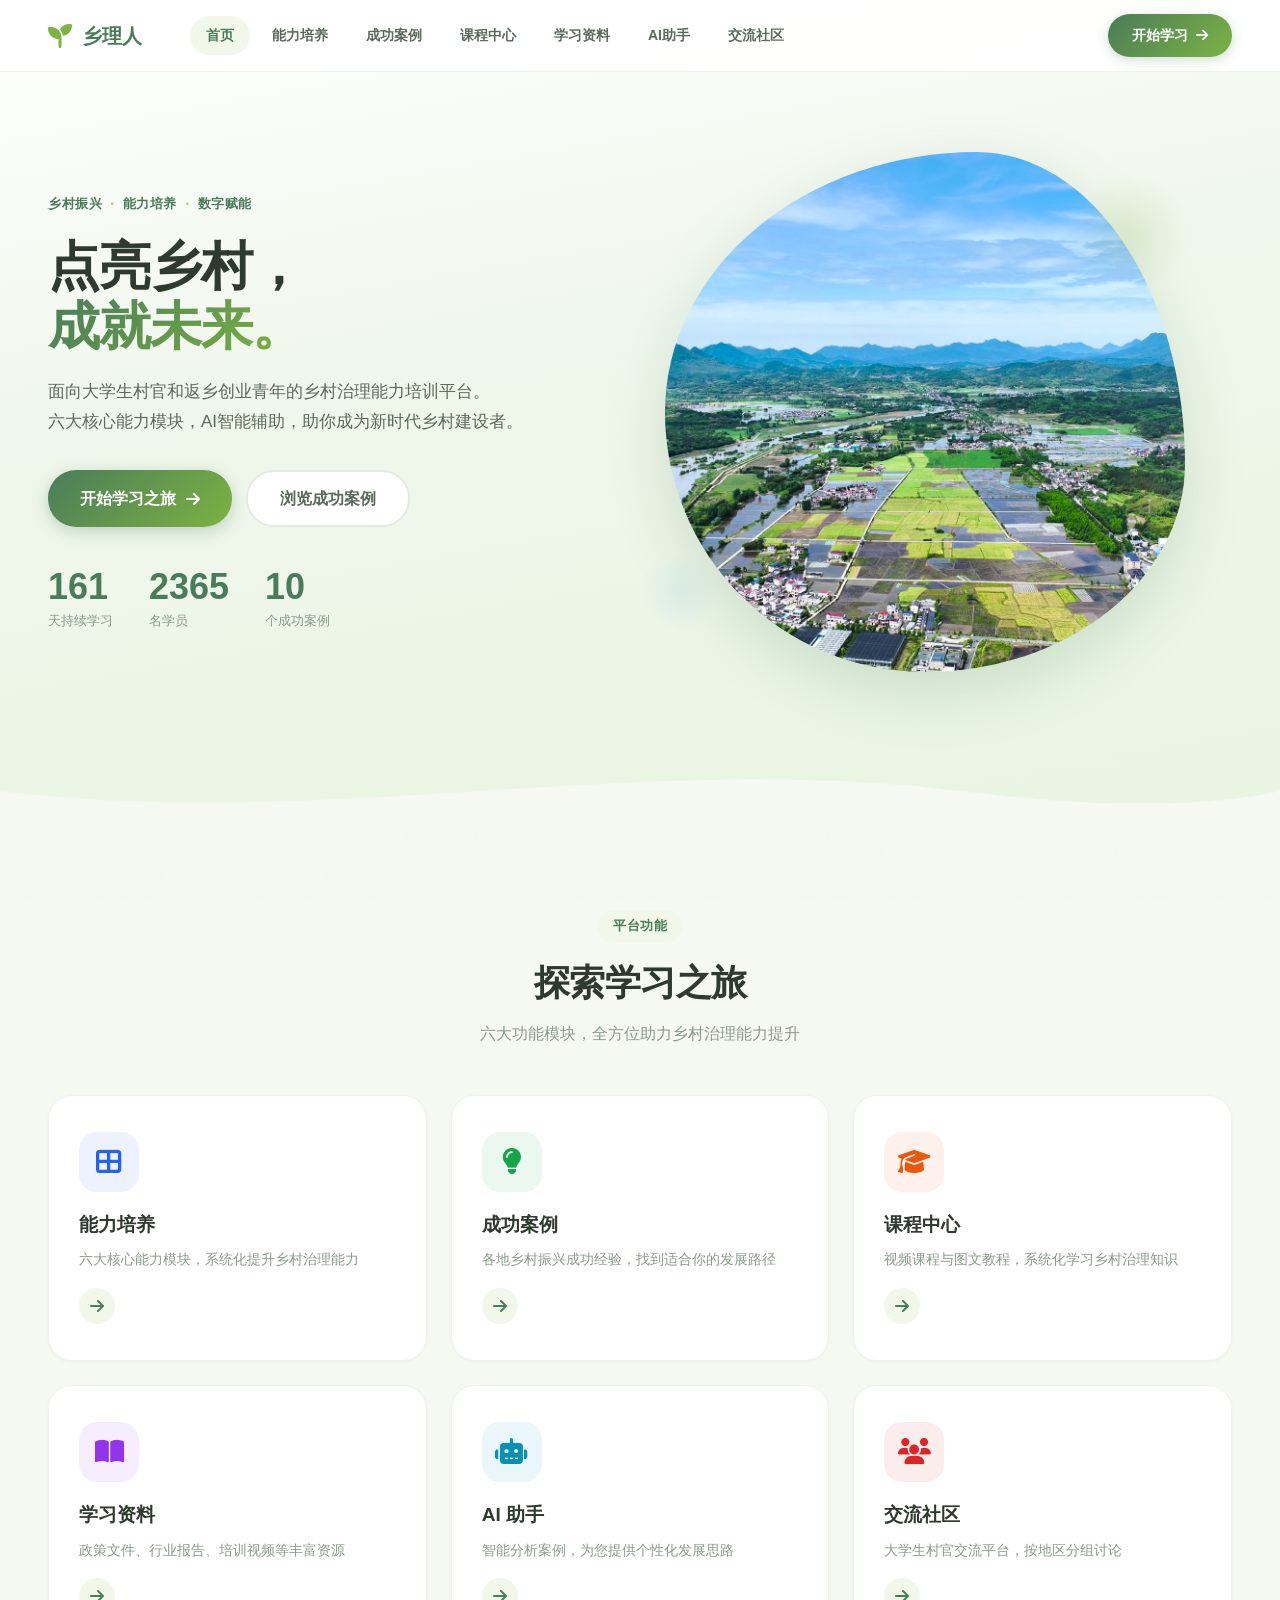
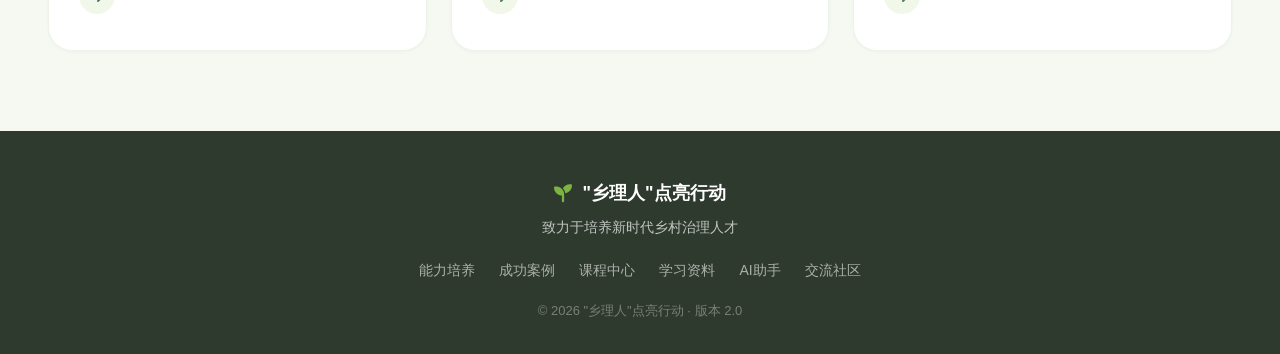
==== commit 2c049a74: "first commit" ====
--- a/index.html
+++ b/index.html
@@ -4,337 +4,214 @@
   <meta charset="UTF-8">
   <meta name="viewport" content="width=device-width, initial-scale=1.0">
   <meta name="description" content="乡理人点亮行动 — 面向大学生村官和返乡创业青年的乡村治理能力培训平台">
-  <meta name="theme-color" content="#2563eb">
+  <meta name="keywords" content="乡村振兴,大学生村官,返乡创业,乡村治理,能力培训,AI助手">
+  <meta name="theme-color" content="#4a7c59">
+  <meta property="og:title" content="“乡理人”点亮行动 - 乡村治理能力培训平台">
+  <meta property="og:description" content="六大核心能力模块，AI智能辅助，助你成为新时代乡村建设者">
+  <meta property="og:type" content="website">
   <link rel="icon" href="data:image/svg+xml,<svg xmlns='http://www.w3.org/2000/svg' viewBox='0 0 100 100'><text y='.9em' font-size='90'>🌱</text></svg>">
+  <link rel="preconnect" href="https://cdn.jsdelivr.net" crossorigin>
   <title>"乡理人"点亮行动</title>
   <link rel="stylesheet" href="https://cdn.jsdelivr.net/npm/@fortawesome/fontawesome-free@6.4.0/css/all.min.css">
   <link rel="stylesheet" href="css/main.css">
-  <link rel="stylesheet" href="css/components.css">
   <link rel="stylesheet" href="css/responsive.css">
 </head>
 <body>
-  <!-- 顶部导航栏 -->
-  <nav class="top-nav">
-    <div class="top-nav-inner">
-      <div class="brand">
-        <i class="fas fa-seedling"></i>
-        <span>"乡理人"点亮行动</span>
-      </div>
-      <div class="nav-actions">
-        <button class="btn-icon" onclick="showNotifications()" title="消息通知">
-          <i class="fas fa-bell"></i>
-          <span class="badge-dot"></span>
-        </button>
-      </div>
+
+  <!-- 无障碍跳转链接 -->
+  <a href="#main-content" class="skip-to-content">跳转到主要内容</a>
+
+  <!-- 顶部导航 -->
+  <nav class="site-nav" role="navigation" aria-label="主导航">
+    <div class="nav-container">
+      <a href="index.html" class="nav-brand"><i class="fas fa-seedling" aria-hidden="true"></i><span>乡理人</span></a>
+      <div class="nav-links" id="nav-links">
+        <a href="index.html" class="nav-link active" aria-current="page">首页</a>
+        <a href="modules.html" class="nav-link">能力培养</a>
+        <a href="cases.html" class="nav-link">成功案例</a>
+        <a href="courses.html" class="nav-link">课程中心</a>
+        <a href="resources.html" class="nav-link">学习资料</a>
+        <a href="ai.html" class="nav-link">AI助手</a>
+        <a href="community.html" class="nav-link">交流社区</a>
+      </div>
+      <button class="nav-toggle" id="nav-toggle" aria-label="打开导航菜单" aria-expanded="false" aria-controls="nav-links"><i class="fas fa-bars" aria-hidden="true"></i></button>
+      <a href="modules.html" class="nav-cta">开始学习 <i class="fas fa-arrow-right" aria-hidden="true"></i></a>
     </div>
   </nav>
 
-  <!-- 主内容区域 -->
-  <main class="main-content">
-    <!-- ========== 首页 ========== -->
-    <section id="page-home" class="page active">
-      <!-- 学习天数卡片 -->
-      <div class="study-card">
-        <div class="study-card-bg"></div>
-        <div class="study-card-content">
-          <div class="study-days">
-            <span class="days-number" id="study-days">162</span>
-            <span class="days-label">天</span>
-          </div>
-          <div class="study-subtitle">已坚持学习</div>
-          <div class="study-meta">
-            <span><i class="fas fa-book-open"></i> 已完成 <strong id="completed-tasks">12</strong> 个任务</span>
-            <span><i class="fas fa-fire"></i> 连续学习 <strong id="streak-days">7</strong> 天</span>
-          </div>
-        </div>
-      </div>
-
-      <!-- 六大能力模块 -->
-      <div class="section-header reveal">
-        <h2>六大能力模块</h2>
-        <span class="section-desc">全方位提升乡村治理能力</span>
-      </div>
-      <div class="ability-grid reveal" id="ability-modules">
-        <!-- JS动态渲染 -->
-      </div>
-
-      <!-- 今日任务课程 -->
-      <div class="section-header reveal">
-        <h2>今日任务课程</h2>
-        <a href="javascript:void(0)" onclick="switchTab('courses')" class="see-all">查看全部 <i class="fas fa-chevron-right"></i></a>
-      </div>
-      <div class="task-list reveal" id="today-tasks">
-        <!-- JS动态渲染 -->
-      </div>
-
-      <!-- 推荐案例 -->
-      <div class="section-header reveal">
-        <h2>推荐案例</h2>
-        <a href="javascript:void(0)" onclick="switchTab('cases')" class="see-all">查看全部 <i class="fas fa-chevron-right"></i></a>
-      </div>
-      <div class="case-preview reveal" id="home-cases">
-        <!-- JS动态渲染 -->
-      </div>
-    </section>
-
-    <!-- ========== 课程页面 ========== -->
-    <section id="page-courses" class="page">
-      <div class="page-title">
-        <h1>课程中心</h1>
-        <p>系统化学习乡村治理知识</p>
-      </div>
-      <!-- 课程分类标签 -->
-      <div class="filter-tabs" id="course-filters">
-        <button class="filter-tab active" data-filter="all">全部</button>
-        <button class="filter-tab" data-filter="zheng">政策</button>
-        <button class="filter-tab" data-filter="jing">经济</button>
-        <button class="filter-tab" data-filter="pin">品牌</button>
-        <button class="filter-tab" data-filter="shi">实践</button>
-        <button class="filter-tab" data-filter="xiao">营销</button>
-        <button class="filter-tab" data-filter="shu">数据</button>
-      </div>
-      <!-- 课程列表 -->
-      <div class="course-list" id="course-list">
-        <!-- JS动态渲染 -->
-      </div>
-    </section>
-
-    <!-- ========== 案例库页面 ========== -->
-    <section id="page-cases" class="page">
-      <div class="page-title">
-        <h1>成功案例</h1>
-        <p>学习各地乡村振兴成功经验</p>
-      </div>
-      <!-- 案例地区筛选 -->
-      <div class="filter-tabs" id="case-filters">
-        <button class="filter-tab active" data-filter="all">全部地区</button>
-        <button class="filter-tab" data-filter="east">华东</button>
-        <button class="filter-tab" data-filter="south">华南</button>
-        <button class="filter-tab" data-filter="central">华中</button>
-        <button class="filter-tab" data-filter="north">华北</button>
-        <button class="filter-tab" data-filter="west">西部</button>
-      </div>
-      <div class="case-grid" id="case-list">
-        <!-- JS动态渲染 -->
-      </div>
-    </section>
-
-    <!-- ========== 学习资料页面 ========== -->
-    <section id="page-resources" class="page">
-      <div class="page-title">
-        <h1>学习资料</h1>
-        <p>政策文件、行业报告、培训视频等资源</p>
-      </div>
-      <div class="filter-tabs" id="resource-filters">
-        <button class="filter-tab active" data-filter="all">全部</button>
-        <button class="filter-tab" data-filter="policy">政策文件</button>
-        <button class="filter-tab" data-filter="report">行业报告</button>
-        <button class="filter-tab" data-filter="video">培训视频</button>
-        <button class="filter-tab" data-filter="book">专业书籍</button>
-      </div>
-      <div class="resource-list" id="resource-list">
-        <!-- JS动态渲染 -->
-      </div>
-    </section>
-
-    <!-- ========== AI助手页面 ========== -->
-    <section id="page-ai" class="page">
-      <div class="ai-container">
-        <div class="ai-header">
-          <div class="ai-avatar">
-            <i class="fas fa-robot"></i>
-          </div>
-          <div>
-            <h2>乡理人 AI 助手</h2>
-            <p>智能分析案例，为您提供发展思路</p>
-          </div>
-        </div>
-        <!-- 快捷功能 -->
-        <div class="ai-quick-actions">
-          <button onclick="aiQuickAction('case')"><i class="fas fa-lightbulb"></i> 案例分析</button>
-          <button onclick="aiQuickAction('learn')"><i class="fas fa-graduation-cap"></i> 学习建议</button>
-          <button onclick="aiQuickAction('policy')"><i class="fas fa-file-alt"></i> 政策解读</button>
-          <button onclick="aiQuickAction('brand')"><i class="fas fa-bullhorn"></i> 品牌策划</button>
-        </div>
-        <!-- 聊天区域 -->
-        <div class="chat-messages" id="chat-messages">
-          <!-- JS动态渲染 -->
-        </div>
-        <!-- 输入区域 -->
-        <div class="chat-input-area">
-          <div class="chat-input-wrapper">
-            <input type="text" id="chat-input" placeholder="输入您的问题..." onkeypress="if(event.key==='Enter')sendMessage()">
-            <button class="btn-send" onclick="sendMessage()">
-              <i class="fas fa-paper-plane"></i>
-            </button>
-          </div>
-        </div>
-      </div>
-    </section>
-
-    <!-- ========== 交流社区页面 ========== -->
-    <section id="page-community" class="page">
-      <div class="page-title">
-        <h1>交流社区</h1>
-        <p>大学生村官交流平台 · 按地区分组</p>
-      </div>
-      <!-- 地区群组 -->
-      <div class="community-groups" id="community-groups">
-        <!-- JS动态渲染 -->
-      </div>
-      <!-- 模拟聊天界面 -->
-      <div class="community-chat hidden" id="community-chat">
-        <div class="community-chat-header">
-          <button onclick="closeCommunityChat()" class="btn-back"><i class="fas fa-arrow-left"></i></button>
-          <span id="chat-group-name">群组名称</span>
-          <span class="member-count" id="chat-member-count">0人</span>
-        </div>
-        <div class="community-messages" id="community-messages">
-          <!-- JS动态渲染 -->
-        </div>
-        <div class="chat-input-area">
-          <div class="chat-input-wrapper">
-            <input type="text" id="community-input" placeholder="发送消息..." onkeypress="if(event.key==='Enter')sendCommunityMessage()">
-            <button class="btn-send" onclick="sendCommunityMessage()">
-              <i class="fas fa-paper-plane"></i>
-            </button>
-          </div>
-        </div>
-      </div>
-    </section>
-
-    <!-- ========== 个人中心页面 ========== -->
-    <section id="page-profile" class="page">
-      <div class="profile-header">
-        <div class="profile-avatar">
-          <i class="fas fa-user"></i>
-        </div>
-        <h2 class="profile-name">乡村建设者</h2>
-        <p class="profile-role">返乡创业青年</p>
-      </div>
-      <div class="profile-stats">
-        <div class="stat-item">
-          <div class="stat-value" id="profile-days">162</div>
-          <div class="stat-label">学习天数</div>
-        </div>
-        <div class="stat-item">
-          <div class="stat-value" id="profile-tasks">12</div>
-          <div class="stat-label">完成任务</div>
-        </div>
-        <div class="stat-item">
-          <div class="stat-value" id="profile-hours">48</div>
-          <div class="stat-label">学习时长(h)</div>
-        </div>
-      </div>
-      <!-- 学习进度 -->
-      <div class="section-header"><h2>能力成长</h2></div>
-      <div class="ability-progress" id="ability-progress">
-        <!-- JS动态渲染 -->
-      </div>
-      <!-- 功能菜单 -->
-      <div class="profile-menu">
-        <div class="menu-item" onclick="showNotifications()">
-          <i class="fas fa-bell"></i><span>消息通知</span><i class="fas fa-chevron-right"></i>
-        </div>
-        <div class="menu-item" onclick="showBookmarks()">
-          <i class="fas fa-bookmark"></i><span>我的收藏</span><i class="fas fa-chevron-right"></i>
-        </div>
-        <div class="menu-item" onclick="showHistory()">
-          <i class="fas fa-history"></i><span>学习记录</span><i class="fas fa-chevron-right"></i>
-        </div>
-        <div class="menu-item" onclick="showSettings()">
-          <i class="fas fa-cog"></i><span>设置</span><i class="fas fa-chevron-right"></i>
-        </div>
-        <div class="menu-item" onclick="showAbout()">
-          <i class="fas fa-info-circle"></i><span>关于我们</span><i class="fas fa-chevron-right"></i>
-        </div>
-        <div class="menu-item" onclick="shareApp()">
-          <i class="fas fa-share-alt"></i><span>分享给朋友</span><i class="fas fa-chevron-right"></i>
-        </div>
-      </div>
-    </section>
-
-    <!-- ========== 课程详情页 ========== -->
-    <section id="page-course-detail" class="page">
-      <div class="detail-back">
-        <button onclick="goBack()" class="btn-back"><i class="fas fa-arrow-left"></i> 返回</button>
-      </div>
-      <div id="course-detail-content">
-        <!-- JS动态渲染 -->
-      </div>
-    </section>
-
-    <!-- ========== 案例详情页 ========== -->
-    <section id="page-case-detail" class="page">
-      <div class="detail-back">
-        <button onclick="goBack()" class="btn-back"><i class="fas fa-arrow-left"></i> 返回</button>
-      </div>
-      <div id="case-detail-content">
-        <!-- JS动态渲染 -->
-      </div>
-    </section>
-
-    <!-- ========== 能力模块详情页 ========== -->
-    <section id="page-module-detail" class="page">
-      <div class="detail-back">
-        <button onclick="goBack()" class="btn-back"><i class="fas fa-arrow-left"></i> 返回</button>
-      </div>
-      <div id="module-detail-content">
-        <!-- JS动态渲染 -->
-      </div>
-    </section>
+  <main id="main-content">
+
+  <!-- Hero 区 -->
+  <section class="hero-section">
+    <div class="hero-container">
+      <div class="hero-text">
+        <div class="hero-tags">
+          <span>乡村振兴</span><span class="dot">·</span>
+          <span>能力培养</span><span class="dot">·</span>
+          <span>数字赋能</span>
+        </div>
+        <h1 class="hero-title">点亮乡村，<br><em>成就未来。</em></h1>
+        <p class="hero-desc">面向大学生村官和返乡创业青年的乡村治理能力培训平台。<br>六大核心能力模块，AI智能辅助，助你成为新时代乡村建设者。</p>
+        <div class="hero-actions">
+          <a href="modules.html" class="btn-hero-primary">开始学习之旅 <i class="fas fa-arrow-right"></i></a>
+          <a href="cases.html" class="btn-hero-outline">浏览成功案例</a>
+        </div>
+        <div class="hero-stats">
+          <div class="hero-stat"><span class="hero-stat-num" data-target="162">0</span><span class="hero-stat-label">天持续学习</span></div>
+          <div class="hero-stat"><span class="hero-stat-num" data-target="2380">0</span><span class="hero-stat-label">名学员</span></div>
+          <div class="hero-stat"><span class="hero-stat-num" data-target="10">0</span><span class="hero-stat-label">个成功案例</span></div>
+        </div>
+      </div>
+      <div class="hero-visual">
+        <div class="hero-blob">
+          <img src="images/hero-bg.jpg" alt="乡村风光">
+        </div>
+        <div class="hero-deco hero-deco-1"></div>
+        <div class="hero-deco hero-deco-2"></div>
+        <div class="hero-deco hero-deco-3"></div>
+      </div>
+    </div>
+    <div class="wave-divider">
+      <svg viewBox="0 0 1440 120" preserveAspectRatio="none">
+        <path d="M0,60 C360,120 720,0 1080,60 C1260,90 1380,80 1440,60 L1440,120 L0,120 Z" fill="#f6f9f2"/>
+      </svg>
+    </div>
+  </section>
+
+  <!-- 功能导航卡片 -->
+  <section class="section">
+    <div class="section-container">
+      <div class="section-head">
+        <div class="section-tag">平台功能</div>
+        <h2 class="section-title">探索学习之旅</h2>
+        <p class="section-subtitle">六大功能模块，全方位助力乡村治理能力提升</p>
+      </div>
+      <div class="home-grid">
+        <a href="modules.html" class="home-card reveal">
+          <div class="home-card-icon" style="background:#2563eb15;color:#2563eb"><i class="fas fa-th-large"></i></div>
+          <h3>能力培养</h3>
+          <p>六大核心能力模块，系统化提升乡村治理能力</p>
+          <span class="home-card-arrow"><i class="fas fa-arrow-right"></i></span>
+        </a>
+        <a href="cases.html" class="home-card reveal">
+          <div class="home-card-icon" style="background:#16a34a15;color:#16a34a"><i class="fas fa-lightbulb"></i></div>
+          <h3>成功案例</h3>
+          <p>各地乡村振兴成功经验，找到适合你的发展路径</p>
+          <span class="home-card-arrow"><i class="fas fa-arrow-right"></i></span>
+        </a>
+        <a href="courses.html" class="home-card reveal">
+          <div class="home-card-icon" style="background:#ea580c15;color:#ea580c"><i class="fas fa-graduation-cap"></i></div>
+          <h3>课程中心</h3>
+          <p>视频课程与图文教程，系统化学习乡村治理知识</p>
+          <span class="home-card-arrow"><i class="fas fa-arrow-right"></i></span>
+        </a>
+        <a href="resources.html" class="home-card reveal">
+          <div class="home-card-icon" style="background:#9333ea15;color:#9333ea"><i class="fas fa-book-open"></i></div>
+          <h3>学习资料</h3>
+          <p>政策文件、行业报告、培训视频等丰富资源</p>
+          <span class="home-card-arrow"><i class="fas fa-arrow-right"></i></span>
+        </a>
+        <a href="ai.html" class="home-card reveal">
+          <div class="home-card-icon" style="background:#0891b215;color:#0891b2"><i class="fas fa-robot"></i></div>
+          <h3>AI 助手</h3>
+          <p>智能分析案例，为您提供个性化发展思路</p>
+          <span class="home-card-arrow"><i class="fas fa-arrow-right"></i></span>
+        </a>
+        <a href="community.html" class="home-card reveal">
+          <div class="home-card-icon" style="background:#dc262615;color:#dc2626"><i class="fas fa-users"></i></div>
+          <h3>交流社区</h3>
+          <p>大学生村官交流平台，按地区分组讨论</p>
+          <span class="home-card-arrow"><i class="fas fa-arrow-right"></i></span>
+        </a>
+      </div>
+    </div>
+  </section>
+
   </main>
 
-  <!-- 底部导航栏 -->
-  <nav class="bottom-nav">
-      <div class="bottom-nav-inner">
-      <button class="nav-item active" data-page="home" onclick="switchTab('home')">
-        <i class="fas fa-home"></i>
-        <span>首页</span>
-      </button>
-      <button class="nav-item" data-page="courses" onclick="switchTab('courses')">
-        <i class="fas fa-book"></i>
-        <span>课程</span>
-      </button>
-      <button class="nav-item" data-page="cases" onclick="switchTab('cases')">
-        <i class="fas fa-briefcase"></i>
-        <span>案例</span>
-      </button>
-      <button class="nav-item" data-page="resources" onclick="switchTab('resources')">
-        <i class="fas fa-folder-open"></i>
-        <span>资料</span>
-      </button>
-      <button class="nav-item" data-page="ai" onclick="switchTab('ai')">
-        <i class="fas fa-robot"></i>
-        <span>AI助手</span>
-      </button>
-      <button class="nav-item" data-page="community" onclick="switchTab('community')">
-        <i class="fas fa-comments"></i>
-        <span>社区</span>
-      </button>
-      <button class="nav-item" data-page="profile" onclick="switchTab('profile')">
-        <i class="fas fa-user"></i>
-        <span>我的</span>
-      </button>
-    </div>
-  </nav>
-
-  <!-- 模态框：通知 -->
-  <div class="modal-overlay hidden" id="modal-overlay" onclick="closeModal()"></div>
-  <div class="modal-panel hidden" id="modal-panel">
-    <div class="modal-header">
-      <h3 id="modal-title">标题</h3>
-      <button onclick="closeModal()" class="btn-close-modal"><i class="fas fa-times"></i></button>
-    </div>
-    <div class="modal-body" id="modal-body">
-      <!-- 动态内容 -->
-    </div>
-  </div>
-
-  <!-- Toast提示 -->
-  <div class="toast-container" id="toast-container"></div>
-
-  <script src="js/data.js"></script>
-  <script src="js/app.js"></script>
+  <!-- 页脚 -->
+  <footer class="site-footer" role="contentinfo">
+    <div class="footer-container">
+      <div class="footer-brand"><i class="fas fa-seedling" aria-hidden="true"></i><span>"乡理人"点亮行动</span></div>
+      <p class="footer-desc">致力于培养新时代乡村治理人才</p>
+      <div class="footer-links">
+        <a href="modules.html">能力培养</a>
+        <a href="cases.html">成功案例</a>
+        <a href="courses.html">课程中心</a>
+        <a href="resources.html">学习资料</a>
+        <a href="ai.html">AI助手</a>
+        <a href="community.html">交流社区</a>
+      </div>
+      <p class="footer-copy">© 2026 "乡理人"点亮行动 · 版本 2.0</p>
+    </div>
+  </footer>
+
+  <script>
+    document.addEventListener('DOMContentLoaded', () => {
+      // 导航栏滚动
+      window.addEventListener('scroll', () => {
+        document.querySelector('.site-nav').classList.toggle('scrolled', window.scrollY > 20);
+      });
+
+      // 汉堡菜单切换
+      const navToggle = document.getElementById('nav-toggle');
+      const navLinks = document.getElementById('nav-links');
+      if (navToggle && navLinks) {
+        navToggle.addEventListener('click', () => {
+          const isOpen = navLinks.classList.toggle('open');
+          navToggle.setAttribute('aria-expanded', isOpen);
+          navToggle.querySelector('i').className = isOpen ? 'fas fa-times' : 'fas fa-bars';
+        });
+        navLinks.querySelectorAll('.nav-link').forEach(link => {
+          link.addEventListener('click', () => {
+            navLinks.classList.remove('open');
+            navToggle.setAttribute('aria-expanded', 'false');
+            navToggle.querySelector('i').className = 'fas fa-bars';
+          });
+        });
+      }
+
+      // ESC关闭移动菜单
+      document.addEventListener('keydown', e => {
+        if (e.key === 'Escape' && navLinks && navLinks.classList.contains('open')) {
+          navLinks.classList.remove('open');
+          navToggle.setAttribute('aria-expanded', 'false');
+          navToggle.querySelector('i').className = 'fas fa-bars';
+          navToggle.focus();
+        }
+      });
+
+      // 数字动画
+      const nums = document.querySelectorAll('.hero-stat-num');
+      const obs = new IntersectionObserver(entries => {
+        entries.forEach(e => {
+          if (e.isIntersecting) {
+            const el = e.target, target = +el.dataset.target, start = performance.now();
+            (function tick(now) {
+              const p = Math.min((now - start) / 1500, 1);
+              el.textContent = Math.round(target * (1 - Math.pow(1 - p, 3)));
+              if (p < 1) requestAnimationFrame(tick);
+            })(start);
+            obs.unobserve(el);
+          }
+        });
+      }, { threshold: 0.5 });
+      nums.forEach(n => obs.observe(n));
+
+      // 滚动揭示
+      const revealObs = new IntersectionObserver(entries => {
+        entries.forEach(e => { if (e.isIntersecting) e.target.classList.add('visible'); });
+      }, { threshold: 0.1 });
+      document.querySelectorAll('.reveal').forEach(el => revealObs.observe(el));
+
+      // 图片容错
+      document.querySelectorAll('img').forEach(img => {
+        img.addEventListener('error', function() {
+          this.style.display = 'none';
+          if (this.parentElement) this.parentElement.style.background = 'linear-gradient(135deg, var(--moss), var(--leaf))';
+        });
+      });
+    });
+  </script>
 </body>
 </html>
--- a/css/main.css
+++ b/css/main.css
@@ -1,688 +1,907 @@
-/* ========== 全局变量 ========== */
+/* ========== 亲自然（Biophilic）全宽设计系统 ========== */
 :root {
-  --primary: #2563eb;
-  --primary-light: #3b82f6;
-  --primary-dark: #1d4ed8;
-  --primary-bg: #eff6ff;
-  --accent: #7c3aed;
-  --accent-light: #a78bfa;
-  --secondary: #64748b;
-  --success: #22c55e;
-  --warning: #f59e0b;
-  --danger: #ef4444;
-  --text-primary: #0f172a;
-  --text-secondary: #475569;
-  --text-muted: #94a3b8;
-  --bg-body: #f8fafc;
+  --moss: #4a7c59;
+  --moss-light: #6b9e7a;
+  --moss-dark: #3a6347;
+  --leaf: #7cb342;
+  --leaf-light: #aed581;
+  --leaf-bg: #f1f8e9;
+  --earth: #8d6e63;
+  --earth-light: #a1887f;
+  --earth-bg: #efebe9;
+  --sky: #64b5f6;
+  --sky-bg: #e3f2fd;
+  --sun: #ffd54f;
+  --warmth: #fff8e1;
+
+  --text-primary: #2e3a2e;
+  --text-secondary: #5a6b5a;
+  --text-muted: #8a9b8a;
+  --bg-body: #f6f9f2;
   --bg-white: #ffffff;
-  --bg-card: rgba(255,255,255,0.72);
-  --bg-glass: rgba(255,255,255,0.6);
-  --border: rgba(226,232,240,0.8);
-  --border-glass: rgba(255,255,255,0.3);
-  --shadow-sm: 0 1px 2px rgba(0,0,0,0.04);
-  --shadow: 0 2px 8px rgba(0,0,0,0.06);
-  --shadow-md: 0 4px 16px rgba(0,0,0,0.08);
-  --shadow-lg: 0 12px 32px rgba(0,0,0,0.1);
-  --shadow-glow: 0 0 40px rgba(37,99,235,0.12);
+  --bg-card: #fafcf7;
+  --border: #e2ebe0;
+  --border-light: #edf3ea;
+
+  --shadow-sm: 0 1px 3px rgba(74,124,89,0.06);
+  --shadow: 0 2px 8px rgba(74,124,89,0.08);
+  --shadow-md: 0 4px 16px rgba(74,124,89,0.1);
+  --shadow-lg: 0 8px 32px rgba(74,124,89,0.12);
+
   --radius: 16px;
-  --radius-sm: 10px;
+  --radius-sm: 12px;
   --radius-lg: 24px;
   --radius-xl: 32px;
-  --top-nav-h: 64px;
-  --bottom-nav-h: 72px;
-  --transition: all 0.3s cubic-bezier(0.4, 0, 0.2, 1);
-  --transition-bounce: all 0.4s cubic-bezier(0.34, 1.56, 0.64, 1);
-}
-
-/* ========== 重置与基础 ========== */
+
+  --nav-h: 72px;
+  --content-max: 1280px;
+  --ease: cubic-bezier(0.4, 0, 0.2, 1);
+  --transition: all 180ms cubic-bezier(0.4, 0, 0.2, 1);
+}
+
 *, *::before, *::after { box-sizing: border-box; margin: 0; padding: 0; }
-
-html {
-  font-size: 16px;
-  scroll-behavior: smooth;
-  -webkit-tap-highlight-color: transparent;
-}
+html { font-size: 16px; scroll-behavior: smooth; scroll-padding-top: var(--nav-h); }
 
 body {
   font-family: -apple-system, BlinkMacSystemFont, "Segoe UI", Roboto, "Helvetica Neue", Arial, "PingFang SC", "Microsoft YaHei", sans-serif;
   background: var(--bg-body);
   color: var(--text-primary);
   line-height: 1.6;
+  overflow-x: hidden;
+  display: flex;
+  flex-direction: column;
   min-height: 100vh;
-  overflow-x: hidden;
-  position: relative;
-}
-
-/* Aurora 渐变背景 */
-body::before {
-  content: '';
-  position: fixed;
-  top: -50%;
-  left: -50%;
-  width: 200%;
-  height: 200%;
-  background: 
-    radial-gradient(ellipse at 20% 50%, rgba(37,99,235,0.08) 0%, transparent 50%),
-    radial-gradient(ellipse at 80% 20%, rgba(124,58,237,0.06) 0%, transparent 50%),
-    radial-gradient(ellipse at 50% 80%, rgba(34,197,94,0.04) 0%, transparent 50%);
-  animation: auroraShift 20s ease-in-out infinite alternate;
-  z-index: -2;
-  pointer-events: none;
-}
-
-/* 噪点纹理 */
+}
+
+/* 微噪点纸纤维质感 */
 body::after {
   content: '';
   position: fixed;
   inset: 0;
-  background-image: url("data:image/svg+xml,%3Csvg viewBox='0 0 256 256' xmlns='http://www.w3.org/2000/svg'%3E%3Cfilter id='noise'%3E%3CfeTurbulence type='fractalNoise' baseFrequency='0.9' numOctaves='4' stitchTiles='stitch'/%3E%3C/filter%3E%3Crect width='100%25' height='100%25' filter='url(%23noise)' opacity='0.03'/%3E%3C/svg%3E");
+  background-image: url("data:image/svg+xml,%3Csvg viewBox='0 0 256 256' xmlns='http://www.w3.org/2000/svg'%3E%3Cfilter id='n'%3E%3CfeTurbulence type='fractalNoise' baseFrequency='0.85' numOctaves='4' stitchTiles='stitch'/%3E%3C/filter%3E%3Crect width='100%25' height='100%25' filter='url(%23n)' opacity='0.02'/%3E%3C/svg%3E");
   z-index: -1;
   pointer-events: none;
-  opacity: 0.5;
-}
-
-@keyframes auroraShift {
-  0% { transform: translate(0, 0) rotate(0deg); }
-  50% { transform: translate(-2%, 1%) rotate(1deg); }
-  100% { transform: translate(1%, -1%) rotate(-1deg); }
-}
-
-a { color: var(--primary); text-decoration: none; }
-a:hover { color: var(--primary-dark); }
-img { max-width: 100%; height: auto; }
-
-/* ========== 顶部导航 - Glassmorphism ========== */
-.top-nav {
+}
+
+main { flex: 1; }
+
+a { color: var(--moss); text-decoration: none; }
+img { max-width: 100%; height: auto; display: block; }
+.hidden { display: none !important; }
+
+/* ========== 顶部导航 ========== */
+.site-nav {
   position: fixed;
   top: 0;
   left: 0;
   right: 0;
-  height: var(--top-nav-h);
-  background: rgba(255,255,255,0.7);
-  backdrop-filter: blur(20px) saturate(180%);
-  -webkit-backdrop-filter: blur(20px) saturate(180%);
-  border-bottom: 1px solid var(--border-glass);
+  height: var(--nav-h);
+  background: rgba(255,255,255,0.88);
+  backdrop-filter: blur(16px);
+  -webkit-backdrop-filter: blur(16px);
+  border-bottom: 1px solid var(--border-light);
   z-index: 1000;
-}
-
-.top-nav-inner {
-  display: flex;
-  align-items: center;
-  justify-content: space-between;
+  transition: box-shadow 0.3s var(--ease);
+}
+
+.site-nav.scrolled { box-shadow: var(--shadow); }
+
+.nav-container {
+  display: flex;
+  align-items: center;
   height: 100%;
-  padding: 0 24px;
-}
-
-.brand {
+  max-width: var(--content-max);
+  margin: 0 auto;
+  padding: 0 48px;
+}
+
+.nav-brand {
   display: flex;
   align-items: center;
   gap: 10px;
-  font-size: 18px;
+  font-size: 20px;
+  font-weight: 800;
+  color: var(--moss);
+  flex-shrink: 0;
+}
+
+.nav-brand i { font-size: 24px; color: var(--leaf); }
+
+.nav-links {
+  display: flex;
+  align-items: center;
+  gap: 6px;
+  margin-left: 48px;
+  flex: 1;
+}
+
+.nav-link {
+  padding: 8px 16px;
+  font-size: 14px;
+  font-weight: 600;
+  color: var(--text-secondary);
+  border-radius: 20px;
+  transition: var(--transition);
+  white-space: nowrap;
+}
+
+.nav-link:hover {
+  color: var(--moss);
+  background: var(--leaf-bg);
+}
+
+.nav-link.active {
+  color: var(--moss);
+  background: var(--leaf-bg);
+}
+
+.nav-cta {
+  display: flex;
+  align-items: center;
+  gap: 8px;
+  padding: 10px 24px;
+  border: none;
+  border-radius: 24px;
+  background: linear-gradient(135deg, var(--moss), var(--leaf));
+  color: #fff;
+  font-size: 14px;
   font-weight: 700;
-  color: var(--primary);
-}
-
-.brand i { font-size: 24px; }
-
-.btn-icon {
+  cursor: pointer;
+  transition: var(--transition);
+  flex-shrink: 0;
+  box-shadow: 0 3px 12px rgba(74,124,89,0.25);
+}
+
+.nav-cta:hover { transform: scale(1.04); box-shadow: 0 5px 18px rgba(74,124,89,0.3); }
+.nav-cta:active { transform: scale(0.98); }
+
+/* ========== Hero 区 ========== */
+.hero-section {
   position: relative;
-  width: 42px;
-  height: 42px;
+  padding-top: calc(var(--nav-h) + 80px);
+  padding-bottom: 0;
+  background: linear-gradient(170deg, #ffffff 0%, #f0f7ec 40%, #e8f5e1 100%);
+  overflow: hidden;
+}
+
+.hero-container {
+  display: flex;
+  align-items: center;
+  gap: 60px;
+  max-width: var(--content-max);
+  margin: 0 auto;
+  padding: 0 48px 80px;
+}
+
+.hero-text {
+  flex: 1;
+  max-width: 560px;
+}
+
+.hero-tags {
+  display: flex;
+  align-items: center;
+  gap: 8px;
+  margin-bottom: 20px;
+}
+
+.hero-tags span {
+  font-size: 13px;
+  font-weight: 600;
+  color: var(--moss);
+  letter-spacing: 0.5px;
+}
+
+.hero-tags .dot {
+  color: var(--leaf-light);
+  font-size: 16px;
+}
+
+.hero-title {
+  font-size: 52px;
+  font-weight: 900;
+  line-height: 1.15;
+  color: var(--text-primary);
+  margin-bottom: 20px;
+  letter-spacing: -1px;
+}
+
+.hero-title em {
+  font-style: normal;
+  background: linear-gradient(135deg, var(--moss), var(--leaf));
+  -webkit-background-clip: text;
+  -webkit-text-fill-color: transparent;
+  background-clip: text;
+}
+
+.hero-desc {
+  font-size: 17px;
+  line-height: 1.8;
+  color: var(--text-secondary);
+  margin-bottom: 32px;
+}
+
+.hero-actions {
+  display: flex;
+  gap: 14px;
+  margin-bottom: 40px;
+}
+
+.btn-hero-primary {
+  display: flex;
+  align-items: center;
+  gap: 10px;
+  padding: 14px 32px;
   border: none;
-  background: var(--bg-glass);
-  backdrop-filter: blur(10px);
+  border-radius: 28px;
+  background: linear-gradient(135deg, var(--moss), var(--leaf));
+  color: #fff;
+  font-size: 16px;
+  font-weight: 700;
+  cursor: pointer;
+  transition: var(--transition);
+  box-shadow: 0 4px 16px rgba(74,124,89,0.3);
+}
+
+.btn-hero-primary:hover { transform: translateY(-2px); box-shadow: 0 6px 24px rgba(74,124,89,0.35); }
+.btn-hero-primary:active { transform: translateY(0); }
+
+.btn-hero-outline {
+  padding: 14px 32px;
+  border: 2px solid var(--border);
+  border-radius: 28px;
+  background: var(--bg-white);
+  color: var(--text-secondary);
+  font-size: 16px;
+  font-weight: 700;
+  cursor: pointer;
+  transition: var(--transition);
+}
+
+.btn-hero-outline:hover {
+  border-color: var(--moss-light);
+  color: var(--moss);
+  background: var(--leaf-bg);
+}
+
+.hero-stats {
+  display: flex;
+  gap: 36px;
+}
+
+.hero-stat { text-align: left; }
+
+.hero-stat-num {
+  display: block;
+  font-size: 36px;
+  font-weight: 900;
+  color: var(--moss);
+  line-height: 1.1;
+}
+
+.hero-stat-label {
+  font-size: 13px;
+  color: var(--text-muted);
+  font-weight: 500;
+}
+
+/* Hero 右侧视觉 */
+.hero-visual {
+  flex: 1.2;
+  position: relative;
+  display: flex;
+  align-items: center;
+  justify-content: center;
+  min-height: 520px;
+}
+
+.hero-blob {
+  width: 520px;
+  height: 520px;
+  border-radius: 60% 40% 50% 50% / 50% 60% 40% 50%;
+  overflow: hidden;
+  box-shadow: 0 20px 60px rgba(74,124,89,0.2);
+  animation: blobFloat 8s ease-in-out infinite;
+}
+
+.hero-blob img {
+  width: 100%;
+  height: 100%;
+  object-fit: cover;
+}
+
+@keyframes blobFloat {
+  0%, 100% { border-radius: 60% 40% 50% 50% / 50% 60% 40% 50%; transform: translateY(0); }
+  33% { border-radius: 50% 60% 40% 60% / 60% 40% 60% 40%; transform: translateY(-8px); }
+  66% { border-radius: 40% 50% 60% 40% / 40% 50% 50% 60%; transform: translateY(4px); }
+}
+
+/* 装饰元素 */
+.hero-deco {
+  position: absolute;
   border-radius: 50%;
+  pointer-events: none;
+}
+
+.hero-deco-1 {
+  width: 120px;
+  height: 120px;
+  background: radial-gradient(circle, rgba(124,179,66,0.15), transparent 70%);
+  top: 20px;
+  right: 40px;
+}
+
+.hero-deco-2 {
+  width: 80px;
+  height: 80px;
+  background: radial-gradient(circle, rgba(100,181,246,0.12), transparent 70%);
+  bottom: 40px;
+  left: 20px;
+}
+
+.hero-deco-3 {
+  width: 60px;
+  height: 60px;
+  background: radial-gradient(circle, rgba(255,213,79,0.15), transparent 70%);
+  top: 60%;
+  right: 10%;
+}
+
+/* 波浪分隔 */
+.wave-divider {
+  position: relative;
+  margin-top: -1px;
+}
+
+.wave-divider svg {
+  display: block;
+  width: 100%;
+  height: 80px;
+}
+
+/* ========== 通用区块 ========== */
+.section {
+  padding: 80px 0;
+}
+
+.section-container {
+  max-width: var(--content-max);
+  margin: 0 auto;
+  padding: 0 48px;
+}
+
+.section-head {
+  text-align: center;
+  margin-bottom: 48px;
+}
+
+.section-tag {
+  display: inline-block;
+  padding: 5px 16px;
+  border-radius: 16px;
+  background: var(--leaf-bg);
+  color: var(--moss);
+  font-size: 13px;
+  font-weight: 700;
+  margin-bottom: 12px;
+  letter-spacing: 0.5px;
+}
+
+.section-title {
+  font-size: 36px;
+  font-weight: 900;
+  color: var(--text-primary);
+  margin-bottom: 10px;
+  letter-spacing: -0.5px;
+}
+
+.section-subtitle {
+  font-size: 16px;
+  color: var(--text-muted);
+  max-width: 520px;
+  margin: 0 auto;
+}
+
+/* 交替背景 */
+.section-cases { background: var(--bg-white); }
+.section-resources { background: var(--bg-white); }
+.section-ai { background: linear-gradient(180deg, var(--bg-body), #edf5e8); }
+
+/* ========== 六大能力模块 ========== */
+.modules-grid {
+  display: grid;
+  grid-template-columns: repeat(3, 1fr);
+  gap: 20px;
+}
+
+.module-card {
+  background: var(--bg-white);
+  border-radius: var(--radius-lg);
+  padding: 32px 28px;
+  border: 1px solid var(--border-light);
+  box-shadow: var(--shadow-sm);
   cursor: pointer;
-  display: flex;
-  align-items: center;
-  justify-content: center;
-  color: var(--text-secondary);
-  font-size: 18px;
-  transition: var(--transition);
-  border: 1px solid var(--border);
-}
-
-.btn-icon:hover {
-  background: var(--bg-white);
-  color: var(--primary);
-  transform: scale(1.05);
-  box-shadow: var(--shadow);
-}
-
-.badge-dot {
-  position: absolute;
-  top: 8px;
-  right: 8px;
-  width: 8px;
-  height: 8px;
-  background: var(--danger);
-  border-radius: 50%;
-  border: 2px solid var(--bg-white);
-}
-
-/* ========== 主内容区 - 全宽 ========== */
-.main-content {
-  padding-top: calc(var(--top-nav-h) + 20px);
-  padding-bottom: calc(var(--bottom-nav-h) + 32px);
-  padding-left: 24px;
-  padding-right: 24px;
-  min-height: 100vh;
-}
-
-/* ========== 页面切换动画 ========== */
-.page { display: none; animation: pageEnter 0.5s cubic-bezier(0.4, 0, 0.2, 1); }
-.page.active { display: block; }
-
-@keyframes pageEnter {
-  from { opacity: 0; transform: translateY(16px); }
-  to { opacity: 1; transform: translateY(0); }
-}
-
-/* ========== 滚动揭示动画 ========== */
-.reveal {
-  opacity: 0;
-  transform: translateY(24px);
-  transition: opacity 0.6s ease, transform 0.6s ease;
-}
-
-.reveal.visible {
-  opacity: 1;
-  transform: translateY(0);
-}
-
-/* ========== 学习天数卡片 - Hero ========== */
-.study-card {
+  transition: var(--transition);
   position: relative;
-  border-radius: var(--radius-xl);
   overflow: hidden;
-  padding: 48px 40px;
-  color: #fff;
-  margin-bottom: 32px;
-}
-
-.study-card-bg {
-  position: absolute;
-  inset: 0;
-  background: linear-gradient(135deg, #1e40af 0%, #7c3aed 50%, #6d28d9 100%);
-  z-index: 0;
-}
-
-.study-card-bg::before {
+}
+
+.module-card::before {
   content: '';
   position: absolute;
-  top: -40%;
-  right: -20%;
-  width: 500px;
-  height: 500px;
-  background: radial-gradient(circle, rgba(255,255,255,0.15) 0%, transparent 70%);
-  border-radius: 50%;
-}
-
-.study-card-bg::after {
-  content: '';
-  position: absolute;
-  bottom: -30%;
-  left: -10%;
-  width: 400px;
-  height: 400px;
-  background: radial-gradient(circle, rgba(124,58,237,0.3) 0%, transparent 70%);
-  border-radius: 50%;
-}
-
-.study-card-content {
-  position: relative;
-  z-index: 1;
-}
-
-.study-days {
-  display: flex;
-  align-items: baseline;
-  gap: 6px;
-  margin-bottom: 4px;
-}
-
-.days-number {
-  font-size: 72px;
-  font-weight: 800;
-  line-height: 1;
-  letter-spacing: -2px;
-}
-
-.days-label {
-  font-size: 24px;
-  font-weight: 600;
-  opacity: 0.9;
-}
-
-.study-subtitle {
-  font-size: 18px;
-  opacity: 0.8;
-  margin-bottom: 20px;
-  font-weight: 300;
-}
-
-.study-meta {
-  display: flex;
-  gap: 24px;
-  font-size: 14px;
-  opacity: 0.85;
-}
-
-.study-meta i { margin-right: 6px; }
-.study-meta strong { font-weight: 600; }
-
-/* ========== 区块标题 ========== */
-.section-header {
-  display: flex;
-  align-items: baseline;
-  justify-content: space-between;
-  margin-bottom: 20px;
-  margin-top: 40px;
-}
-
-.section-header h2 {
-  font-size: 22px;
+  top: 0;
+  left: 0;
+  right: 0;
+  height: 4px;
+  border-radius: 4px 4px 0 0;
+  transition: var(--transition);
+}
+
+.module-card:hover {
+  transform: translateY(-4px);
+  box-shadow: var(--shadow-lg);
+  border-color: var(--leaf-light);
+}
+
+.module-card:hover::before { height: 5px; }
+.module-card:active { transform: translateY(-2px); }
+
+.module-card-icon {
+  width: 56px;
+  height: 56px;
+  border-radius: 16px;
+  display: flex;
+  align-items: center;
+  justify-content: center;
+  font-size: 26px;
+  margin-bottom: 16px;
+}
+
+.module-card-title {
+  font-size: 17px;
   font-weight: 800;
   color: var(--text-primary);
-  letter-spacing: -0.3px;
-}
-
-.section-desc {
-  font-size: 14px;
+  margin-bottom: 6px;
+}
+
+.module-card-desc {
+  font-size: 13px;
   color: var(--text-muted);
-}
-
-.see-all {
-  font-size: 13px;
-  color: var(--primary);
-  display: flex;
-  align-items: center;
-  gap: 4px;
-  font-weight: 500;
-  transition: var(--transition);
-}
-
-.see-all:hover { gap: 8px; }
-
-/* ========== Bento Grid - 六大能力模块 ========== */
-.ability-grid {
-  display: grid;
-  grid-template-columns: repeat(3, 1fr);
-  gap: 16px;
-}
-
-.ability-module {
-  background: var(--bg-card);
-  backdrop-filter: blur(12px);
-  border-radius: var(--radius-lg);
-  padding: 28px 16px;
-  text-align: center;
-  cursor: pointer;
-  transition: var(--transition-bounce);
-  box-shadow: var(--shadow-sm);
-  border: 1px solid var(--border);
-  position: relative;
+  line-height: 1.6;
+  margin-bottom: 16px;
+}
+
+.module-card-progress {
+  height: 5px;
+  background: var(--border-light);
+  border-radius: 3px;
   overflow: hidden;
 }
 
-.ability-module::before {
-  content: '';
-  position: absolute;
-  inset: 0;
-  background: linear-gradient(135deg, transparent 60%, rgba(37,99,235,0.03));
-  pointer-events: none;
-}
-
-.ability-module:hover {
-  transform: translateY(-4px) scale(1.02);
-  box-shadow: var(--shadow-lg), var(--shadow-glow);
-  border-color: rgba(37,99,235,0.2);
-}
-
-.module-circle {
-  width: 64px;
-  height: 64px;
-  border-radius: 50%;
-  border: 3px solid;
-  display: flex;
-  align-items: center;
-  justify-content: center;
-  margin: 0 auto 12px;
-  font-size: 24px;
-  font-weight: 800;
-  transition: var(--transition-bounce);
-}
-
-.ability-module:hover .module-circle {
-  transform: scale(1.15) rotate(5deg);
-}
-
-.module-title {
-  font-size: 14px;
-  color: var(--text-secondary);
-  font-weight: 600;
-}
-
-.module-progress {
-  margin-top: 10px;
-  height: 4px;
-  background: var(--bg-body);
-  border-radius: 2px;
-  overflow: hidden;
-}
-
-.module-progress-bar {
+.module-card-progress-bar {
   height: 100%;
-  border-radius: 2px;
-  transition: width 0.8s cubic-bezier(0.4, 0, 0.2, 1);
-}
-
-/* ========== 今日任务列表 ========== */
-.task-list {
-  display: flex;
-  flex-direction: column;
-  gap: 12px;
-}
-
-.task-item {
-  display: flex;
-  align-items: center;
-  gap: 16px;
-  background: var(--bg-card);
-  backdrop-filter: blur(12px);
-  border-radius: var(--radius);
-  padding: 16px 20px;
-  box-shadow: var(--shadow-sm);
-  border: 1px solid var(--border);
-  cursor: pointer;
-  transition: var(--transition);
-}
-
-.task-item:hover {
-  transform: translateX(4px);
-  box-shadow: var(--shadow-md);
-  border-color: var(--primary-light);
-}
-
-.task-icon {
-  width: 44px;
-  height: 44px;
-  border-radius: var(--radius-sm);
-  display: flex;
-  align-items: center;
-  justify-content: center;
-  font-size: 18px;
-  color: #fff;
-  flex-shrink: 0;
-}
-
-.task-info { flex: 1; min-width: 0; }
-
-.task-title {
-  font-size: 15px;
-  font-weight: 600;
-  color: var(--text-primary);
-  margin-bottom: 2px;
-  white-space: nowrap;
-  overflow: hidden;
-  text-overflow: ellipsis;
-}
-
-.task-desc {
+  border-radius: 3px;
+  transition: width 1s var(--ease);
+}
+
+.module-card-progress-text {
   font-size: 12px;
   color: var(--text-muted);
-}
-
-.task-tag {
+  margin-top: 6px;
+  font-weight: 600;
+}
+
+/* ========== 案例网格 ========== */
+.cases-grid {
+  display: grid;
+  grid-template-columns: repeat(4, 1fr);
+  gap: 20px;
+}
+
+.case-card {
+  background: var(--bg-card);
+  border-radius: var(--radius-lg);
+  overflow: hidden;
+  box-shadow: var(--shadow-sm);
+  border: 1px solid var(--border-light);
+  cursor: pointer;
+  transition: var(--transition);
+}
+
+.case-card:hover {
+  transform: translateY(-4px);
+  box-shadow: var(--shadow-lg);
+}
+
+.case-card-img {
+  width: 100%;
+  height: 160px;
+  object-fit: cover;
+  transition: transform 0.5s var(--ease);
+}
+
+img.case-card-img { display: block; }
+
+.case-card:hover .case-card-img,
+.case-card:hover img.case-card-img {
+  transform: scale(1.05);
+}
+
+.case-card-body { padding: 16px 18px; }
+
+.case-card-title {
+  font-size: 15px;
+  font-weight: 700;
+  color: var(--text-primary);
+  margin-bottom: 6px;
+  display: -webkit-box;
+  -webkit-line-clamp: 2;
+  -webkit-box-orient: vertical;
+  overflow: hidden;
+}
+
+.case-card-meta {
+  font-size: 12px;
+  color: var(--text-muted);
+  display: flex;
+  align-items: center;
+  gap: 4px;
+}
+
+/* ========== 课程横向滚动 ========== */
+.courses-scroll {
+  display: flex;
+  gap: 20px;
+  overflow-x: auto;
+  padding-bottom: 12px;
+  scrollbar-width: thin;
+}
+
+.courses-scroll::-webkit-scrollbar { height: 6px; }
+.courses-scroll::-webkit-scrollbar-track { background: var(--border-light); border-radius: 3px; }
+.courses-scroll::-webkit-scrollbar-thumb { background: var(--moss-light); border-radius: 3px; }
+
+.course-card {
+  flex: 0 0 300px;
+  background: var(--bg-white);
+  border-radius: var(--radius-lg);
+  overflow: hidden;
+  border: 1px solid var(--border-light);
+  box-shadow: var(--shadow-sm);
+  cursor: pointer;
+  transition: var(--transition);
+}
+
+.course-card:hover {
+  transform: translateY(-3px);
+  box-shadow: var(--shadow-md);
+}
+
+.course-card-thumb {
+  height: 140px;
+  display: flex;
+  align-items: center;
+  justify-content: center;
+  font-size: 36px;
+  color: #fff;
+}
+
+.course-card-body { padding: 16px 18px; }
+
+.course-card-title {
+  font-size: 15px;
+  font-weight: 700;
+  margin-bottom: 6px;
+}
+
+.course-card-meta {
+  font-size: 12px;
+  color: var(--text-muted);
+  margin-bottom: 8px;
+}
+
+.course-card-tags { display: flex; gap: 6px; }
+
+.course-tag {
   font-size: 11px;
   padding: 3px 10px;
   border-radius: 12px;
   font-weight: 600;
-  flex-shrink: 0;
-}
-
-/* ========== 案例预览卡片 ========== */
-.case-preview {
-  display: grid;
-  grid-template-columns: repeat(2, 1fr);
-  gap: 16px;
-}
-
-.case-card {
+}
+
+.tag-video { background: var(--warmth); color: #8d6e63; }
+.tag-article { background: var(--leaf-bg); color: var(--moss-dark); }
+.tag-practice { background: var(--sky-bg); color: #1565c0; }
+
+/* ========== AI聊天区 ========== */
+.ai-chat-wrapper {
+  max-width: 720px;
+  margin: 0 auto;
+}
+
+.ai-chat-box {
+  background: var(--bg-white);
+  border-radius: var(--radius-xl);
+  border: 1px solid var(--border-light);
+  box-shadow: var(--shadow-md);
+  overflow: hidden;
+}
+
+.ai-chat-box .ai-quick-actions {
+  display: flex;
+  gap: 8px;
+  padding: 18px 24px 12px;
+  overflow-x: auto;
+  scrollbar-width: none;
+}
+
+.ai-chat-box .ai-quick-actions::-webkit-scrollbar { display: none; }
+
+.ai-chat-box .ai-quick-actions button {
+  display: flex;
+  align-items: center;
+  gap: 6px;
+  padding: 9px 16px;
+  border-radius: 20px;
+  border: 1px solid var(--border);
   background: var(--bg-card);
-  backdrop-filter: blur(12px);
-  border-radius: var(--radius-lg);
-  overflow: hidden;
-  box-shadow: var(--shadow-sm);
-  border: 1px solid var(--border);
-  cursor: pointer;
-  transition: var(--transition-bounce);
-}
-
-.case-card:hover {
-  transform: translateY(-6px) scale(1.01);
-  box-shadow: var(--shadow-lg);
-}
-
-.case-card-img {
-  width: 100%;
-  height: 140px;
-  object-fit: cover;
-  display: flex;
-  align-items: center;
-  justify-content: center;
-  font-size: 40px;
-  color: #fff;
-  position: relative;
-}
-
-.case-card-body {
-  padding: 14px 16px;
-}
-
-.case-card-title {
-  font-size: 14px;
-  font-weight: 700;
-  color: var(--text-primary);
-  margin-bottom: 4px;
-  display: -webkit-box;
-  -webkit-line-clamp: 2;
-  -webkit-box-orient: vertical;
-  overflow: hidden;
-}
-
-.case-card-meta {
-  font-size: 12px;
-  color: var(--text-muted);
-  display: flex;
-  align-items: center;
-  gap: 4px;
-}
-
-/* ========== 底部导航 - Glassmorphism ========== */
-.bottom-nav {
-  position: fixed;
-  bottom: 0;
-  left: 0;
-  right: 0;
-  height: var(--bottom-nav-h);
-  background: rgba(255,255,255,0.75);
-  backdrop-filter: blur(20px) saturate(180%);
-  -webkit-backdrop-filter: blur(20px) saturate(180%);
-  border-top: 1px solid var(--border-glass);
-  z-index: 1000;
-}
-
-.bottom-nav-inner {
-  display: flex;
-  align-items: center;
-  justify-content: space-around;
-  height: 100%;
-  padding: 0 8px;
-  max-width: 700px;
-  margin: 0 auto;
-}
-
-.nav-item {
-  display: flex;
-  flex-direction: column;
-  align-items: center;
-  justify-content: center;
-  gap: 3px;
-  border: none;
-  background: transparent;
-  cursor: pointer;
-  color: var(--text-muted);
-  font-size: 10px;
-  padding: 8px 10px;
-  border-radius: var(--radius-sm);
-  transition: var(--transition);
-  min-width: 0;
-  flex: 1;
-  position: relative;
-}
-
-.nav-item i { font-size: 20px; margin-bottom: 1px; }
-
-.nav-item span {
-  font-weight: 500;
-  white-space: nowrap;
-  overflow: hidden;
-  text-overflow: ellipsis;
-  max-width: 100%;
-}
-
-.nav-item.active {
-  color: var(--primary);
-}
-
-.nav-item.active::after {
-  content: '';
-  position: absolute;
-  top: 4px;
-  width: 20px;
-  height: 3px;
-  border-radius: 2px;
-  background: var(--primary);
-}
-
-.nav-item:hover {
-  color: var(--primary-light);
-  transform: scale(1.05);
-}
-
-/* ========== 页面标题 ========== */
-.page-title {
-  margin-bottom: 24px;
-}
-
-.page-title h1 {
-  font-size: 28px;
-  font-weight: 800;
-  color: var(--text-primary);
-  margin-bottom: 4px;
-  letter-spacing: -0.5px;
-}
-
-.page-title p {
-  font-size: 15px;
-  color: var(--text-muted);
-}
-
-/* ========== 筛选标签 ========== */
-.filter-tabs {
-  display: flex;
-  gap: 8px;
-  overflow-x: auto;
-  padding-bottom: 4px;
-  margin-bottom: 20px;
-  -webkit-overflow-scrolling: touch;
-  scrollbar-width: none;
-}
-
-.filter-tabs::-webkit-scrollbar { display: none; }
-
-.filter-tab {
-  padding: 8px 20px;
-  border-radius: 24px;
-  border: 1px solid var(--border);
-  background: var(--bg-glass);
-  backdrop-filter: blur(8px);
   color: var(--text-secondary);
   font-size: 13px;
-  font-weight: 600;
+  font-weight: 500;
   cursor: pointer;
   white-space: nowrap;
   transition: var(--transition);
 }
 
-.filter-tab:hover {
-  border-color: var(--primary-light);
-  color: var(--primary);
-  transform: scale(1.03);
-}
-
-.filter-tab.active {
-  background: var(--primary);
+.ai-chat-box .ai-quick-actions button:hover {
+  border-color: var(--moss-light);
+  color: var(--moss);
+  background: var(--leaf-bg);
+}
+
+.ai-chat-box .chat-messages {
+  height: 360px;
+  overflow-y: auto;
+  display: flex;
+  flex-direction: column;
+  gap: 12px;
+  padding: 16px 24px;
+  scrollbar-width: thin;
+}
+
+.ai-chat-box .chat-input-area {
+  padding: 12px 24px 18px;
+  border-top: 1px solid var(--border-light);
+}
+
+.chat-input-wrapper {
+  display: flex;
+  gap: 10px;
+  align-items: center;
+}
+
+.chat-input-wrapper input {
+  flex: 1;
+  padding: 12px 20px;
+  border: 1px solid var(--border);
+  border-radius: 24px;
+  font-size: 14px;
+  outline: none;
+  transition: var(--transition);
+  background: var(--bg-card);
+  color: var(--text-primary);
+}
+
+.chat-input-wrapper input:focus {
+  border-color: var(--moss-light);
+  background: var(--bg-white);
+  box-shadow: 0 0 0 3px rgba(74,124,89,0.08);
+}
+
+.btn-send {
+  width: 44px;
+  height: 44px;
+  border-radius: 50%;
+  border: none;
+  background: linear-gradient(135deg, var(--moss), var(--leaf));
   color: #fff;
-  border-color: var(--primary);
-  box-shadow: 0 4px 12px rgba(37,99,235,0.3);
+  cursor: pointer;
+  display: flex;
+  align-items: center;
+  justify-content: center;
+  font-size: 15px;
+  transition: var(--transition);
+  flex-shrink: 0;
+  box-shadow: 0 3px 10px rgba(74,124,89,0.25);
+}
+
+.btn-send:hover { transform: scale(1.08); }
+
+/* 聊天消息 */
+.chat-msg {
+  display: flex;
+  gap: 10px;
+  max-width: 80%;
+  animation: msgIn 0.35s var(--ease);
+}
+
+@keyframes msgIn {
+  from { opacity: 0; transform: translateY(10px); }
+  to { opacity: 1; transform: translateY(0); }
+}
+
+.chat-msg.ai { align-self: flex-start; }
+.chat-msg.user { align-self: flex-end; flex-direction: row-reverse; }
+
+.chat-msg-avatar {
+  width: 32px;
+  height: 32px;
+  border-radius: 50%;
+  display: flex;
+  align-items: center;
+  justify-content: center;
+  font-size: 13px;
+  flex-shrink: 0;
+}
+
+.chat-msg.ai .chat-msg-avatar {
+  background: linear-gradient(135deg, var(--moss), var(--leaf));
+  color: #fff;
+}
+
+.chat-msg.user .chat-msg-avatar {
+  background: var(--earth-bg);
+  color: var(--earth);
+}
+
+.chat-msg-bubble {
+  padding: 12px 16px;
+  border-radius: var(--radius);
+  font-size: 14px;
+  line-height: 1.7;
+  white-space: pre-wrap;
+  word-break: break-word;
+}
+
+.chat-msg.ai .chat-msg-bubble {
+  background: var(--bg-card);
+  color: var(--text-primary);
+  border-top-left-radius: 4px;
+  border: 1px solid var(--border-light);
+}
+
+.chat-msg.user .chat-msg-bubble {
+  background: linear-gradient(135deg, var(--moss), var(--moss-light));
+  color: #fff;
+  border-top-right-radius: 4px;
+}
+
+.typing-indicator {
+  display: flex;
+  gap: 5px;
+  padding: 4px 0;
+}
+
+.typing-indicator span {
+  width: 6px;
+  height: 6px;
+  border-radius: 50%;
+  background: var(--moss-light);
+  animation: typing 1.4s infinite;
+}
+
+.typing-indicator span:nth-child(2) { animation-delay: 0.2s; }
+.typing-indicator span:nth-child(3) { animation-delay: 0.4s; }
+
+@keyframes typing {
+  0%, 60%, 100% { transform: translateY(0); opacity: 0.4; }
+  30% { transform: translateY(-6px); opacity: 1; }
+}
+
+/* ========== 页脚 ========== */
+.site-footer {
+  background: var(--text-primary);
+  color: rgba(255,255,255,0.7);
+  padding: 48px 0 32px;
+  text-align: center;
+}
+
+.footer-container {
+  max-width: var(--content-max);
+  margin: 0 auto;
+  padding: 0 48px;
+}
+
+.footer-brand {
+  display: flex;
+  align-items: center;
+  justify-content: center;
+  gap: 10px;
+  font-size: 18px;
+  font-weight: 700;
+  color: #fff;
+  margin-bottom: 8px;
+}
+
+.footer-brand i { color: var(--leaf); }
+
+.footer-desc {
+  font-size: 14px;
+  margin-bottom: 20px;
+}
+
+.footer-links {
+  display: flex;
+  justify-content: center;
+  gap: 24px;
+  margin-bottom: 20px;
+}
+
+.footer-links a {
+  color: rgba(255,255,255,0.6);
+  font-size: 14px;
+  transition: var(--transition);
+}
+
+.footer-links a:hover { color: #fff; }
+
+.footer-copy {
+  font-size: 13px;
+  opacity: 0.5;
 }
 
 /* ========== 模态框 ========== */
 .modal-overlay {
   position: fixed;
   inset: 0;
-  background: rgba(0,0,0,0.5);
+  background: rgba(46,58,46,0.4);
   z-index: 2000;
-  backdrop-filter: blur(4px);
-  animation: fadeIn 0.2s ease;
-}
-
-@keyframes fadeIn {
-  from { opacity: 0; }
-  to { opacity: 1; }
+  backdrop-filter: blur(6px);
+  opacity: 0;
+  transition: opacity 0.3s var(--ease);
+}
+
+.modal-overlay:not(.hidden) {
+  opacity: 1;
 }
 
 .modal-panel {
   position: fixed;
   top: 50%;
   left: 50%;
-  transform: translate(-50%, -50%);
+  transform: translate(-50%, -50%) scale(0.95);
   background: var(--bg-white);
   border-radius: var(--radius-xl);
-  width: 90%;
-  max-width: 520px;
-  max-height: 80vh;
+  width: 92%;
+  max-width: 800px;
+  max-height: 85vh;
   overflow-y: auto;
   z-index: 2001;
-  box-shadow: var(--shadow-lg);
-  animation: modalEnter 0.3s cubic-bezier(0.34, 1.56, 0.64, 1);
-}
-
-@keyframes modalEnter {
-  from { opacity: 0; transform: translate(-50%, -48%) scale(0.95); }
-  to { opacity: 1; transform: translate(-50%, -50%) scale(1); }
+  box-shadow: 0 24px 80px rgba(46,58,46,0.18);
+  opacity: 0;
+  transition: transform 0.4s cubic-bezier(0.34, 1.56, 0.64, 1), opacity 0.3s var(--ease);
+}
+
+.modal-panel:not(.hidden) {
+  opacity: 1;
+  transform: translate(-50%, -50%) scale(1);
 }
 
 .modal-header {
   display: flex;
   align-items: center;
   justify-content: space-between;
-  padding: 20px 24px;
-  border-bottom: 1px solid var(--border);
-}
-
-.modal-header h3 {
-  font-size: 17px;
-  font-weight: 700;
-}
+  padding: 18px 24px;
+  border-bottom: 1px solid var(--border-light);
+}
+
+.modal-header h3 { font-size: 16px; font-weight: 700; }
 
 .btn-close-modal {
   width: 32px;
   height: 32px;
   border: none;
-  background: var(--bg-body);
+  background: var(--leaf-bg);
   border-radius: 50%;
   cursor: pointer;
   display: flex;
@@ -692,92 +911,324 @@
   transition: var(--transition);
 }
 
-.btn-close-modal:hover { background: var(--border); transform: rotate(90deg); }
-
-.modal-body {
-  padding: 24px;
-}
-
-.hidden { display: none !important; }
-
-/* ========== Toast - Vercel风格 ========== */
+.btn-close-modal:hover { background: #e8f5e9; }
+.modal-body { padding: 24px; }
+
+/* ========== Toast ========== */
 .toast-container {
   position: fixed;
-  bottom: calc(var(--bottom-nav-h) + 16px);
+  bottom: 32px;
   left: 50%;
   transform: translateX(-50%);
   z-index: 3000;
-  display: flex;
-  flex-direction: column;
-  gap: 8px;
-  align-items: center;
 }
 
 .toast {
-  background: #0a0a0a;
-  color: #fafafa;
-  border-radius: 12px;
+  background: var(--moss-dark);
+  color: #fff;
+  border-radius: var(--radius-sm);
   padding: 12px 20px;
-  box-shadow: 0 8px 30px rgba(0,0,0,0.2);
+  box-shadow: var(--shadow-md);
   font-size: 14px;
   font-weight: 500;
-  animation: toastIn 0.4s cubic-bezier(0.34, 1.56, 0.64, 1), toastOut 0.3s ease 2.7s forwards;
-  max-width: 360px;
+  animation: toastIn 0.3s var(--ease), toastOut 0.3s var(--ease) 2.7s forwards;
+}
+
+@keyframes toastIn {
+  from { opacity: 0; transform: translateY(12px); }
+  to { opacity: 1; transform: translateY(0); }
+}
+
+@keyframes toastOut {
+  to { opacity: 0; transform: translateY(-8px); }
+}
+
+/* ========== 首页导航卡片 ========== */
+.home-grid {
+  display: grid;
+  grid-template-columns: repeat(3, 1fr);
+  gap: 24px;
+}
+
+.home-card {
+  display: flex;
+  flex-direction: column;
+  background: var(--bg-white);
+  border-radius: var(--radius-lg);
+  padding: 36px 30px;
+  border: 1px solid var(--border-light);
+  box-shadow: var(--shadow-sm);
+  text-decoration: none;
+  color: inherit;
+  position: relative;
+  overflow: hidden;
+  transition: transform 0.35s var(--ease), box-shadow 0.35s var(--ease), border-color 0.35s var(--ease);
+}
+
+.home-card:hover {
+  transform: translateY(-6px);
+  box-shadow: var(--shadow-lg);
+  border-color: var(--leaf-light);
+}
+
+.home-card-icon {
+  width: 60px;
+  height: 60px;
+  border-radius: 18px;
+  display: flex;
+  align-items: center;
+  justify-content: center;
+  font-size: 26px;
+  margin-bottom: 18px;
+}
+
+.home-card h3 {
+  font-size: 19px;
+  font-weight: 800;
+  margin-bottom: 8px;
+  color: var(--text-primary);
+}
+
+.home-card p {
+  font-size: 14px;
+  color: var(--text-muted);
+  line-height: 1.7;
+  flex: 1;
+}
+
+.home-card-arrow {
+  display: flex;
+  align-items: center;
+  justify-content: center;
+  width: 36px;
+  height: 36px;
+  border-radius: 50%;
+  background: var(--leaf-bg);
+  color: var(--moss);
+  margin-top: 16px;
+  transition: transform 0.3s var(--ease), background 0.3s var(--ease);
+}
+
+.home-card:hover .home-card-arrow {
+  background: var(--moss);
+  color: #fff;
+  transform: translateX(4px);
+}
+
+/* ========== 子页面头部 ========== */
+.page-hero {
+  padding-top: calc(var(--nav-h) + 48px);
+  padding-bottom: 48px;
+  background: linear-gradient(170deg, #ffffff 0%, #f0f7ec 40%, #e8f5e1 100%);
   text-align: center;
-  border: 1px solid rgba(255,255,255,0.1);
-}
-
-.toast.success { background: #052e16; border-color: rgba(34,197,94,0.3); }
-.toast.warning { background: #431407; border-color: rgba(245,158,11,0.3); }
-.toast.error { background: #450a0a; border-color: rgba(239,68,68,0.3); }
-
-@keyframes toastIn {
-  from { opacity: 0; transform: translateY(16px) scale(0.95); }
-  to { opacity: 1; transform: translateY(0) scale(1); }
-}
-
-@keyframes toastOut {
-  to { opacity: 0; transform: translateY(-8px) scale(0.95); }
-}
-
-/* ========== 返回按钮 ========== */
-.detail-back { margin-bottom: 20px; }
-
-.btn-back {
-  display: inline-flex;
+}
+
+.page-hero .section-container { max-width: var(--content-max); margin: 0 auto; padding: 0 48px; }
+
+.page-hero .section-tag { margin-bottom: 12px; }
+
+.page-hero .section-title {
+  font-size: 42px;
+  margin-bottom: 12px;
+}
+
+.page-hero .section-subtitle {
+  font-size: 17px;
+  max-width: 600px;
+}
+
+/* ========== 滚动揭示 ========== */
+.reveal {
+  opacity: 0;
+  transform: translateY(24px);
+  transition: opacity 0.6s var(--ease), transform 0.6s var(--ease);
+}
+.reveal.visible { opacity: 1; transform: translateY(0); }
+
+/* ========== 详情页样式（模态框内） ========== */
+img.detail-cover {
+  display: block;
+  width: 100%;
+  height: 240px;
+  object-fit: cover;
+  border-radius: var(--radius-lg);
+  margin-bottom: 20px;
+}
+
+.detail-title { font-size: 20px; font-weight: 800; margin-bottom: 10px; }
+
+.detail-meta {
+  display: flex;
+  gap: 16px;
+  font-size: 13px;
+  color: var(--text-muted);
+  margin-bottom: 16px;
+  flex-wrap: wrap;
+}
+
+.detail-meta i { margin-right: 4px; }
+
+.detail-actions {
+  display: flex;
+  gap: 10px;
+  margin-bottom: 20px;
+}
+
+.btn-primary {
+  padding: 10px 22px;
+  border-radius: 22px;
+  border: none;
+  background: linear-gradient(135deg, var(--moss), var(--leaf));
+  color: #fff;
+  font-size: 14px;
+  font-weight: 700;
+  cursor: pointer;
+  transition: var(--transition);
+  display: flex;
   align-items: center;
   gap: 8px;
+  box-shadow: 0 3px 12px rgba(74,124,89,0.25);
+}
+
+.btn-primary:hover { transform: scale(1.04); }
+
+.btn-outline {
+  padding: 10px 22px;
+  border-radius: 22px;
   border: 1px solid var(--border);
-  background: var(--bg-glass);
-  backdrop-filter: blur(8px);
+  background: var(--bg-card);
   color: var(--text-secondary);
   font-size: 14px;
-  font-weight: 500;
+  font-weight: 700;
   cursor: pointer;
-  padding: 8px 16px;
-  border-radius: 24px;
-  transition: var(--transition);
-}
-
-.btn-back:hover {
-  color: var(--primary);
-  border-color: var(--primary-light);
-  transform: translateX(-2px);
-}
-
-/* ========== 骨架屏 ========== */
-.skeleton {
-  background: linear-gradient(90deg, #f1f5f9 25%, #e2e8f0 50%, #f1f5f9 75%);
-  background-size: 200% 100%;
-  animation: shimmer 1.5s infinite;
-  border-radius: var(--radius-sm);
-}
-
-@keyframes shimmer {
-  0% { background-position: 200% 0; }
-  100% { background-position: -200% 0; }
-}
-
-.skeleton-text { height: 14px; margin-bottom: 8px; }
-.skeleton-title { height: 20px; width: 60%; margin-bottom: 12px; }
-.skeleton-card { height: 160px; border-radius: var(--radius); }
+  transition: var(--transition);
+  display: flex;
+  align-items: center;
+  gap: 8px;
+}
+
+.btn-outline:hover { border-color: var(--moss-light); color: var(--moss); }
+
+.detail-section { margin-bottom: 20px; }
+
+.detail-section h3 {
+  font-size: 16px;
+  font-weight: 700;
+  margin-bottom: 10px;
+  padding-bottom: 8px;
+  border-bottom: 1px solid var(--border-light);
+}
+
+.detail-section p,
+.detail-section ul {
+  font-size: 14px;
+  line-height: 1.8;
+  color: var(--text-secondary);
+}
+
+.detail-section ul { padding-left: 20px; }
+.detail-section li { margin-bottom: 5px; }
+
+/* ========== 移动端汉堡菜单 ========== */
+.nav-toggle {
+  display: none;
+  align-items: center;
+  justify-content: center;
+  width: 42px;
+  height: 42px;
+  border: none;
+  background: transparent;
+  color: var(--text-secondary);
+  font-size: 20px;
+  cursor: pointer;
+  border-radius: 12px;
+  transition: var(--transition);
+  flex-shrink: 0;
+  -webkit-tap-highlight-color: transparent;
+}
+
+.nav-toggle:hover {
+  background: var(--leaf-bg);
+  color: var(--moss);
+}
+
+/* ========== 跳转到内容（无障碍） ========== */
+.skip-to-content {
+  position: absolute;
+  top: -100%;
+  left: 16px;
+  padding: 12px 24px;
+  background: var(--moss);
+  color: #fff;
+  border-radius: 0 0 12px 12px;
+  font-size: 14px;
+  font-weight: 700;
+  z-index: 10000;
+  transition: top 0.3s var(--ease);
+}
+
+.skip-to-content:focus {
+  top: 0;
+  color: #fff;
+}
+
+/* ========== 键盘焦点样式 ========== */
+*:focus-visible {
+  outline: 2px solid var(--moss);
+  outline-offset: 2px;
+  border-radius: 4px;
+}
+
+.nav-link:focus-visible,
+.btn-hero-primary:focus-visible,
+.btn-hero-outline:focus-visible,
+.btn-primary:focus-visible,
+.btn-outline:focus-visible,
+.nav-cta:focus-visible,
+.nav-toggle:focus-visible {
+  outline: 2px solid var(--moss);
+  outline-offset: 2px;
+}
+
+.btn-close-modal:focus-visible {
+  outline: 2px solid var(--moss);
+  outline-offset: 2px;
+}
+
+/* ========== 减少动画偏好 ========== */
+@media (prefers-reduced-motion: reduce) {
+  *, *::before, *::after {
+    animation-duration: 0.01ms !important;
+    animation-iteration-count: 1 !important;
+    transition-duration: 0.01ms !important;
+  }
+  html { scroll-behavior: auto; }
+  .hero-blob { animation: none; }
+  .reveal { opacity: 1; transform: none; }
+}
+
+/* ========== 打印样式 ========== */
+@media print {
+  .site-nav, .site-footer, .nav-toggle, .skip-to-content,
+  .modal-overlay, .modal-panel, .toast-container,
+  .hero-actions, .btn-primary, .btn-outline,
+  .ai-quick-actions, .chat-input-area { display: none !important; }
+  body { background: #fff; color: #000; }
+  .hero-section, .page-hero { background: #fff !important; padding-top: 20px !important; }
+  .section { padding: 20px 0; }
+  a { color: #000; text-decoration: underline; }
+  .home-card, .module-card, .case-card, .course-page-card { box-shadow: none; border: 1px solid #ddd; break-inside: avoid; }
+}
+
+/* ========== 屏幕阅读器辅助 ========== */
+.sr-only {
+  position: absolute;
+  width: 1px;
+  height: 1px;
+  padding: 0;
+  margin: -1px;
+  overflow: hidden;
+  clip: rect(0,0,0,0);
+  white-space: nowrap;
+  border: 0;
+}
--- a/css/responsive.css
+++ b/css/responsive.css
@@ -1,256 +1,113 @@
-/* ========== 响应式设计 ========== */
+/* ========== 响应式适配 ========== */
 
-/* PC端宽屏 (>= 768px) */
-@media (min-width: 768px) {
-  .main-content {
-    padding-left: 40px;
-    padding-right: 40px;
-  }
-
-  .top-nav-inner {
-    padding: 0 40px;
-  }
-
-  .ability-grid {
-    grid-template-columns: repeat(3, 1fr);
-    gap: 20px;
-  }
-
-  .case-preview {
-    grid-template-columns: repeat(4, 1fr);
-    gap: 20px;
-  }
-
-  .case-grid {
-    grid-template-columns: repeat(3, 1fr);
-    gap: 20px;
-  }
-
-  .study-card {
-    padding: 56px 48px;
-  }
-
-  .days-number {
-    font-size: 80px;
-  }
-
-  .course-item {
-    padding: 22px 24px;
-  }
-
-  .course-thumb {
-    width: 100px;
-    height: 100px;
-    font-size: 34px;
-  }
-
-  .course-title {
-    font-size: 16px;
-  }
-
-  .profile-stats {
-    gap: 56px;
-    padding: 28px;
-  }
-
-  .stat-value {
-    font-size: 32px;
-  }
-
-  .detail-cover {
-    height: 300px;
-  }
-
-  .detail-title {
-    font-size: 28px;
-  }
-
-  .ai-container {
-    max-width: 800px;
-    margin: 0 auto;
-  }
-
-  .chat-msg {
-    max-width: 70%;
-  }
-
-  .modal-panel {
-    max-width: 560px;
-  }
+/* 平板 */
+@media (max-width: 1024px) {
+  .nav-container { padding: 0 24px; }
+  .nav-links { gap: 2px; margin-left: 24px; }
+  .nav-link { padding: 6px 10px; font-size: 13px; }
+  .hero-container { gap: 36px; padding: 0 24px 60px; }
+  .hero-title { font-size: 40px; }
+  .hero-blob { width: 380px; height: 380px; }
+  .hero-visual { min-height: 380px; }
+  .section-container { padding: 0 24px; }
+  .home-grid { grid-template-columns: repeat(2, 1fr); }
+  .modules-grid { grid-template-columns: repeat(2, 1fr); }
+  .cases-grid { grid-template-columns: repeat(3, 1fr); }
+  .courses-page-grid { grid-template-columns: repeat(2, 1fr); }
+  .comm-grid { grid-template-columns: repeat(2, 1fr); }
 }
 
-/* 大屏PC (>= 1024px) */
-@media (min-width: 1024px) {
-  .main-content {
-    padding-left: 60px;
-    padding-right: 60px;
+/* 手机 */
+@media (max-width: 768px) {
+  :root { --nav-h: 60px; }
+
+  /* 移动端导航 */
+  .nav-toggle { display: flex; }
+  .nav-container { padding: 0 16px; }
+  .nav-links {
+    display: none;
+    position: fixed;
+    top: var(--nav-h);
+    left: 0;
+    right: 0;
+    background: rgba(255,255,255,0.98);
+    backdrop-filter: blur(16px);
+    -webkit-backdrop-filter: blur(16px);
+    flex-direction: column;
+    padding: 12px 16px 16px;
+    border-bottom: 1px solid var(--border-light);
+    box-shadow: var(--shadow-md);
+    gap: 2px;
+    margin-left: 0;
+    z-index: 999;
   }
+  .nav-links.open { display: flex; }
+  .nav-links .nav-link {
+    padding: 12px 16px;
+    font-size: 15px;
+    border-radius: 12px;
+    width: 100%;
+  }
+  .nav-links .nav-link:hover,
+  .nav-links .nav-link.active {
+    background: var(--leaf-bg);
+  }
+  .nav-cta { display: none; }
 
-  .top-nav-inner {
-    padding: 0 60px;
-  }
+  .hero-section { padding-top: calc(var(--nav-h) + 40px); }
+  .hero-container { flex-direction: column; gap: 32px; padding: 0 16px 48px; text-align: center; }
+  .hero-text { max-width: 100%; }
+  .hero-title { font-size: 32px; }
+  .hero-desc { font-size: 15px; }
+  .hero-actions { justify-content: center; flex-wrap: wrap; }
+  .hero-stats { justify-content: center; gap: 24px; }
+  .hero-stat { text-align: center; }
+  .hero-stat-num { font-size: 28px; }
+  .hero-visual { min-height: 280px; }
+  .hero-blob { width: 280px; height: 280px; }
 
-  .ability-grid {
-    grid-template-columns: repeat(6, 1fr);
-    gap: 16px;
-  }
+  .page-hero { padding-top: calc(var(--nav-h) + 32px); padding-bottom: 32px; }
+  .page-hero .section-title { font-size: 28px; }
 
-  .case-grid {
-    grid-template-columns: repeat(4, 1fr);
-  }
+  .section { padding: 48px 0; }
+  .section-container { padding: 0 16px; }
+  .section-title { font-size: 26px; }
 
-  .case-grid .case-card-img {
-    height: 180px;
-  }
+  .home-grid { grid-template-columns: 1fr; gap: 14px; }
+  .home-card { padding: 24px 20px; }
 
-  .course-list {
-    display: grid;
-    grid-template-columns: repeat(2, 1fr);
-    gap: 16px;
-  }
+  .modules-grid { grid-template-columns: 1fr; }
+  .cases-grid { grid-template-columns: repeat(2, 1fr); gap: 12px; }
+  .courses-page-grid { grid-template-columns: 1fr; }
+  .res-page-grid { grid-template-columns: 1fr; }
+  .comm-stats { grid-template-columns: 1fr; }
+  .comm-grid { grid-template-columns: 1fr; }
+  .ai-features { grid-template-columns: 1fr; }
 
-  .resource-list {
-    display: grid;
-    grid-template-columns: repeat(2, 1fr);
-    gap: 14px;
-  }
+  .modal-panel { width: 96%; max-width: none; border-radius: 20px; max-height: 90vh; }
+  .detail-cover, img.detail-cover { height: 180px; }
 
-  .community-groups {
-    display: grid;
-    grid-template-columns: repeat(2, 1fr);
-    gap: 14px;
-  }
+  .comm-topic { flex-direction: column; align-items: flex-start; gap: 8px; }
+  .comm-topic-meta { text-align: left; display: flex; gap: 12px; }
 
-  .ability-progress {
-    display: grid;
-    grid-template-columns: repeat(2, 1fr);
-    gap: 16px 32px;
-  }
+  .footer-container { padding: 0 16px; }
 
-  .task-list {
-    display: grid;
-    grid-template-columns: repeat(2, 1fr);
-    gap: 14px;
-  }
+  /* 移动端AI聊天优化 */
+  .ai-chat-full .chat-messages { height: 350px; padding: 12px 16px; }
+  .ai-chat-full .chat-input-area { padding: 10px 16px 14px; }
+  .ai-chat-full .ai-quick-actions { padding: 12px 16px 8px; }
+  .chat-msg { max-width: 90%; }
 }
 
-/* 超大屏 (>= 1280px) */
-@media (min-width: 1280px) {
-  .case-grid {
-    grid-template-columns: repeat(5, 1fr);
-  }
-
-  .course-list {
-    grid-template-columns: repeat(3, 1fr);
-  }
-
-  .resource-list {
-    grid-template-columns: repeat(3, 1fr);
-  }
-
-  .community-groups {
-    grid-template-columns: repeat(3, 1fr);
-  }
+/* 小手机 */
+@media (max-width: 480px) {
+  .hero-title { font-size: 26px; }
+  .hero-blob { width: 220px; height: 220px; }
+  .hero-visual { min-height: 240px; }
+  .cases-grid { grid-template-columns: 1fr; }
+  .btn-hero-primary, .btn-hero-outline { padding: 12px 24px; font-size: 14px; }
+  .res-page-item { flex-direction: column; align-items: flex-start; gap: 12px; }
+  .res-page-badge { align-self: flex-start; }
+  .comm-group { flex-direction: column; text-align: center; }
+  .comm-group-badge { justify-content: center; }
 }
-
-/* 小屏手机 (<= 375px) */
-@media (max-width: 375px) {
-  html {
-    font-size: 14px;
-  }
-
-  .brand span {
-    font-size: 15px;
-  }
-
-  .ability-grid {
-    grid-template-columns: repeat(3, 1fr);
-    gap: 8px;
-  }
-
-  .ability-module {
-    padding: 16px 8px;
-  }
-
-  .module-circle {
-    width: 48px;
-    height: 48px;
-    font-size: 20px;
-  }
-
-  .days-number {
-    font-size: 48px;
-  }
-
-  .study-card {
-    padding: 28px 20px;
-  }
-
-  .study-meta {
-    flex-direction: column;
-    gap: 6px;
-  }
-
-  .nav-item {
-    padding: 4px 2px;
-  }
-
-  .nav-item span {
-    font-size: 9px;
-  }
-
-  .nav-item i {
-    font-size: 17px;
-  }
-
-  .case-preview {
-    grid-template-columns: 1fr;
-  }
-
-  .case-grid {
-    grid-template-columns: 1fr;
-  }
-
-  .profile-stats {
-    gap: 20px;
-    padding: 16px;
-  }
-
-  .filter-tabs {
-    gap: 6px;
-  }
-
-  .filter-tab {
-    padding: 6px 14px;
-    font-size: 12px;
-  }
-}
-
-/* 中等手机 (376px - 767px) */
-@media (min-width: 376px) and (max-width: 767px) {
-  .ability-grid {
-    grid-template-columns: repeat(3, 1fr);
-    gap: 12px;
-  }
-}
-
-/* 打印样式 */
-@media print {
-  .top-nav,
-  .bottom-nav,
-  .modal-overlay,
-  .modal-panel,
-  .toast-container {
-    display: none !important;
-  }
-
-  .main-content {
-    padding-top: 0;
-    padding-bottom: 0;
-  }
-
-  .page {
-    display: block !important;
-    page-break-after: always;
-  }
-}
